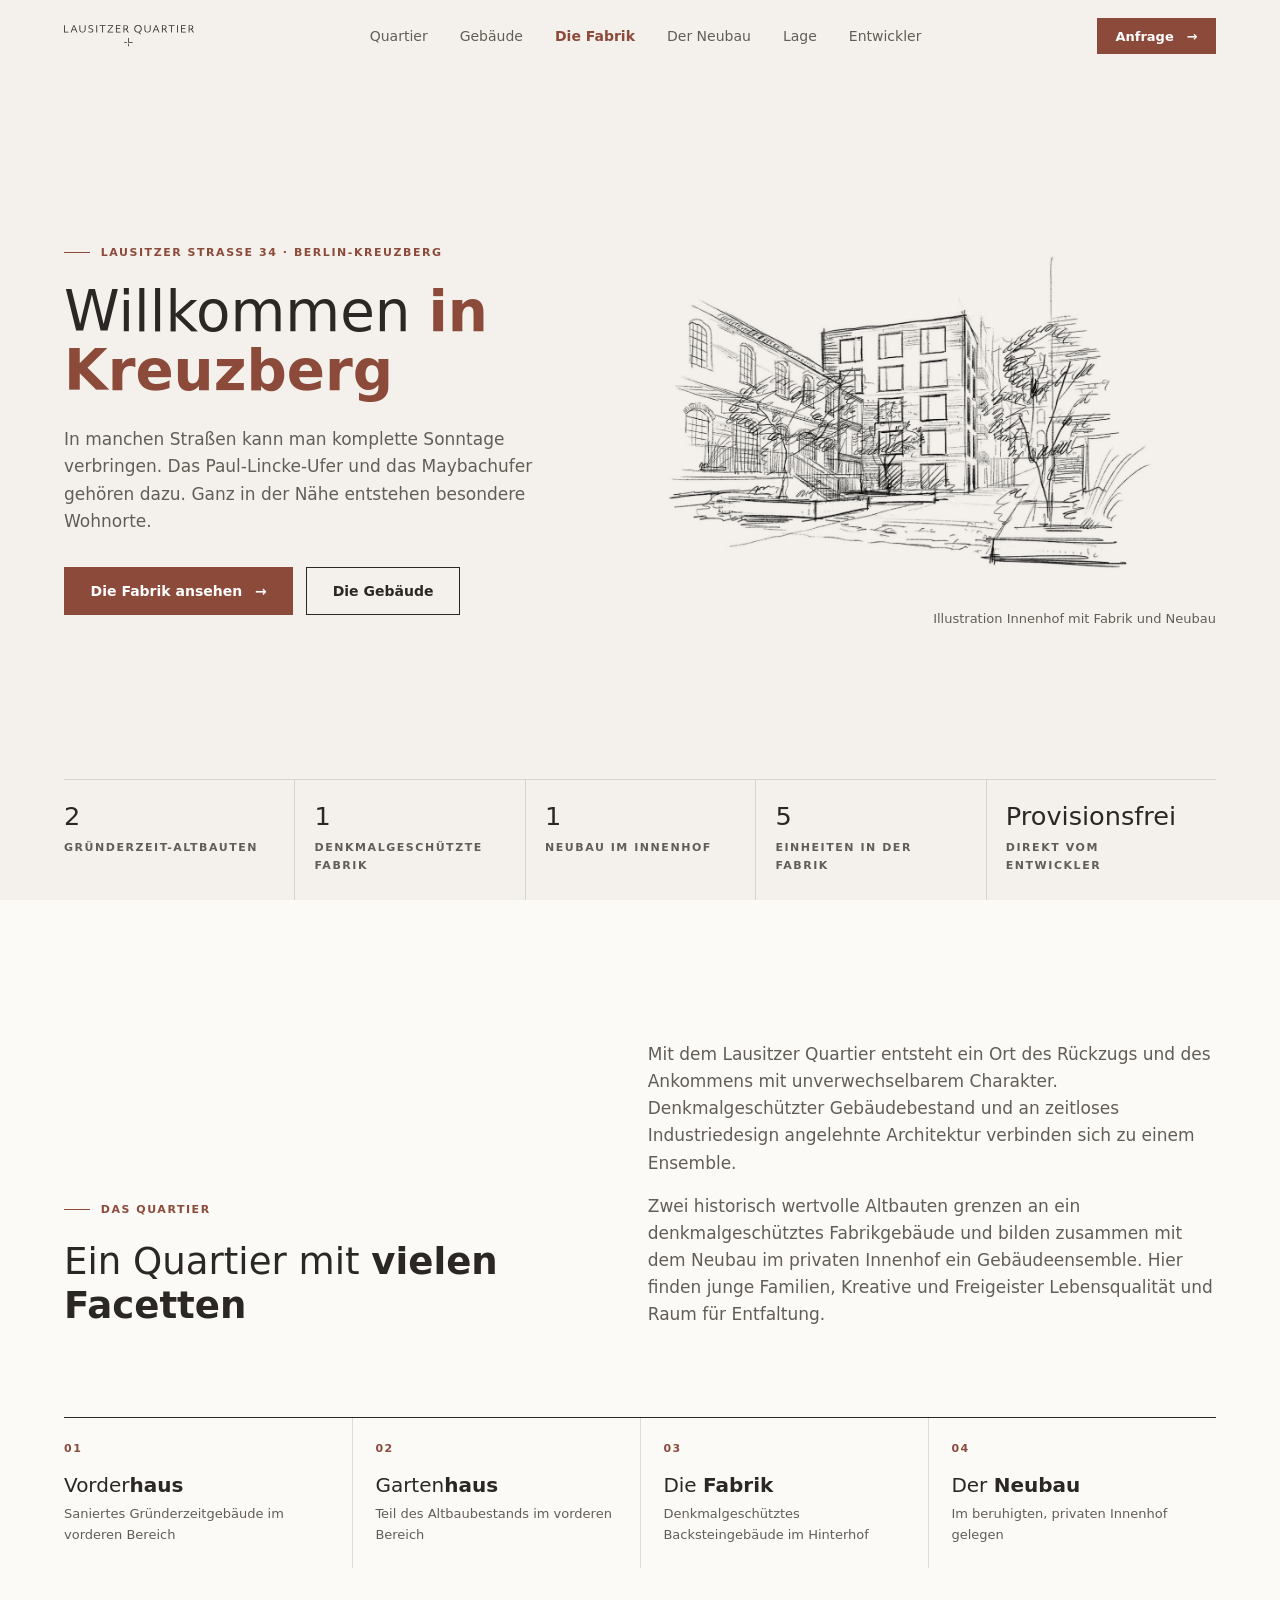
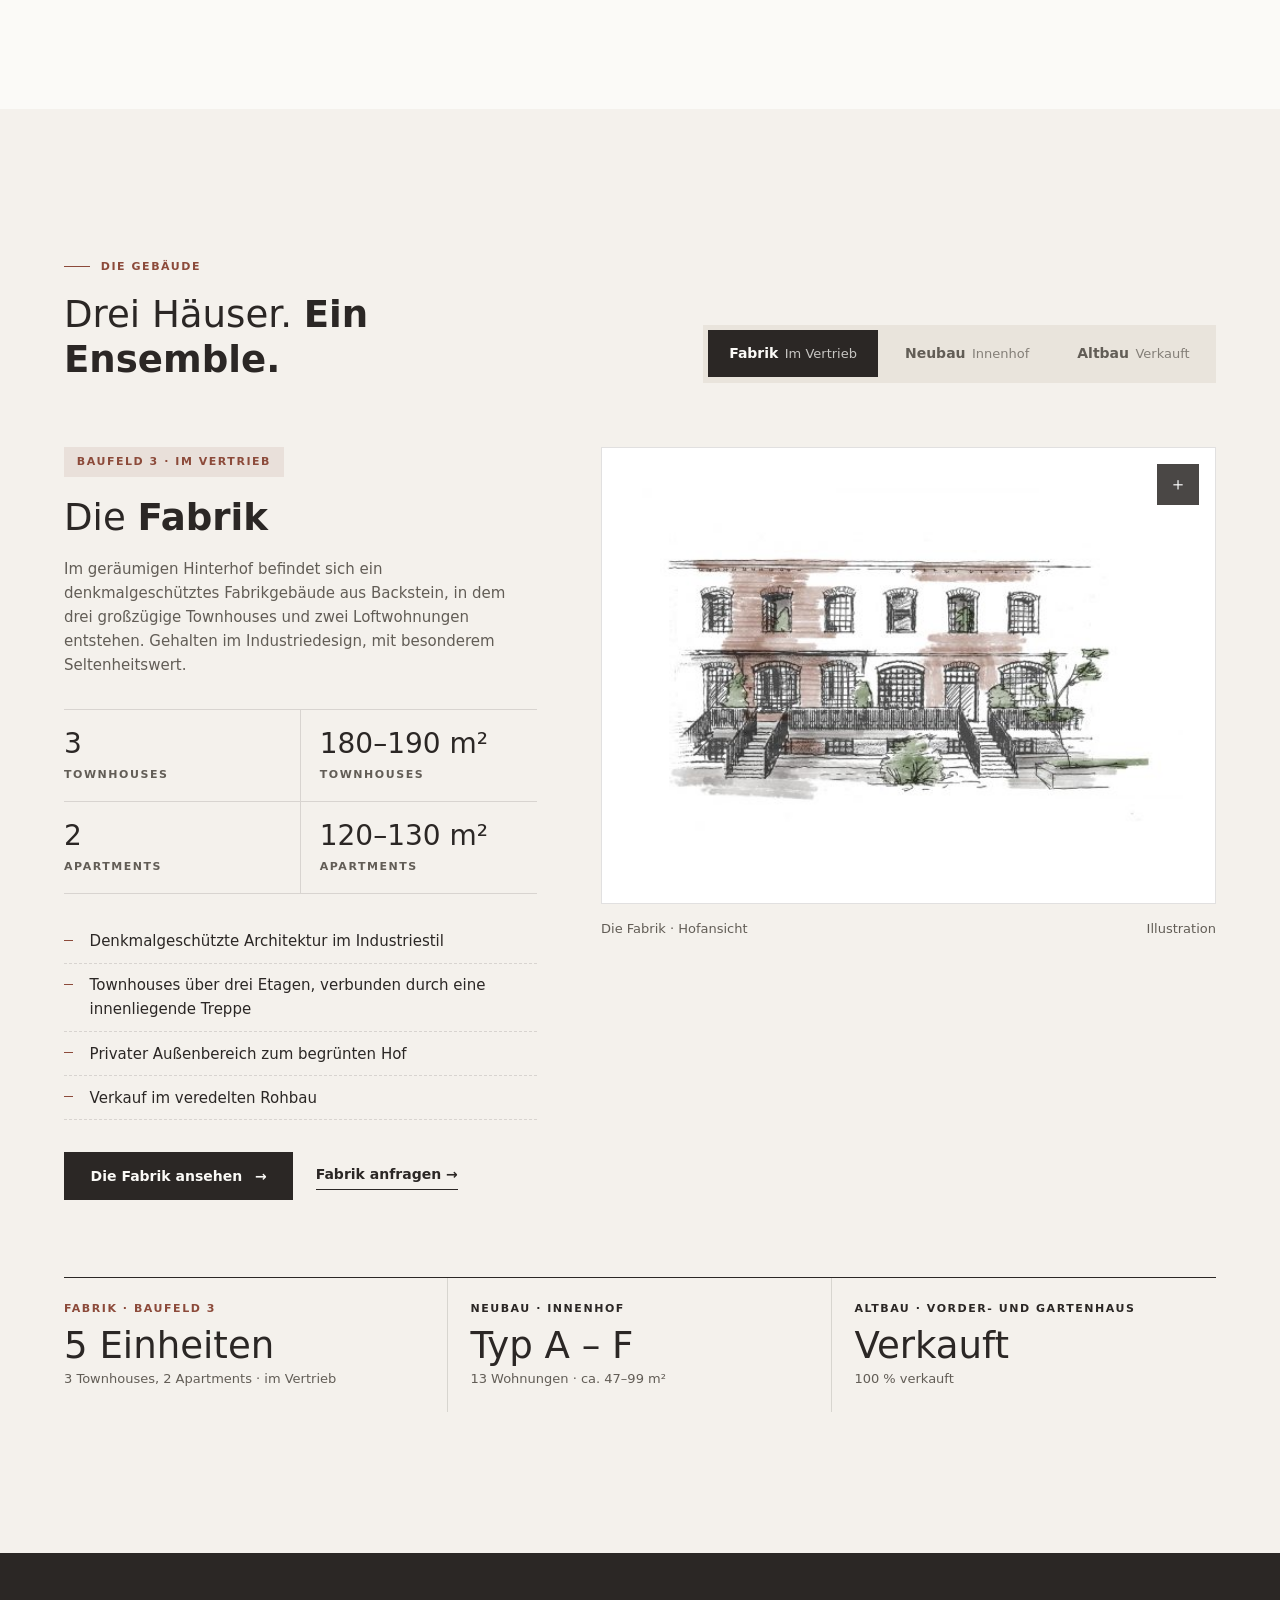
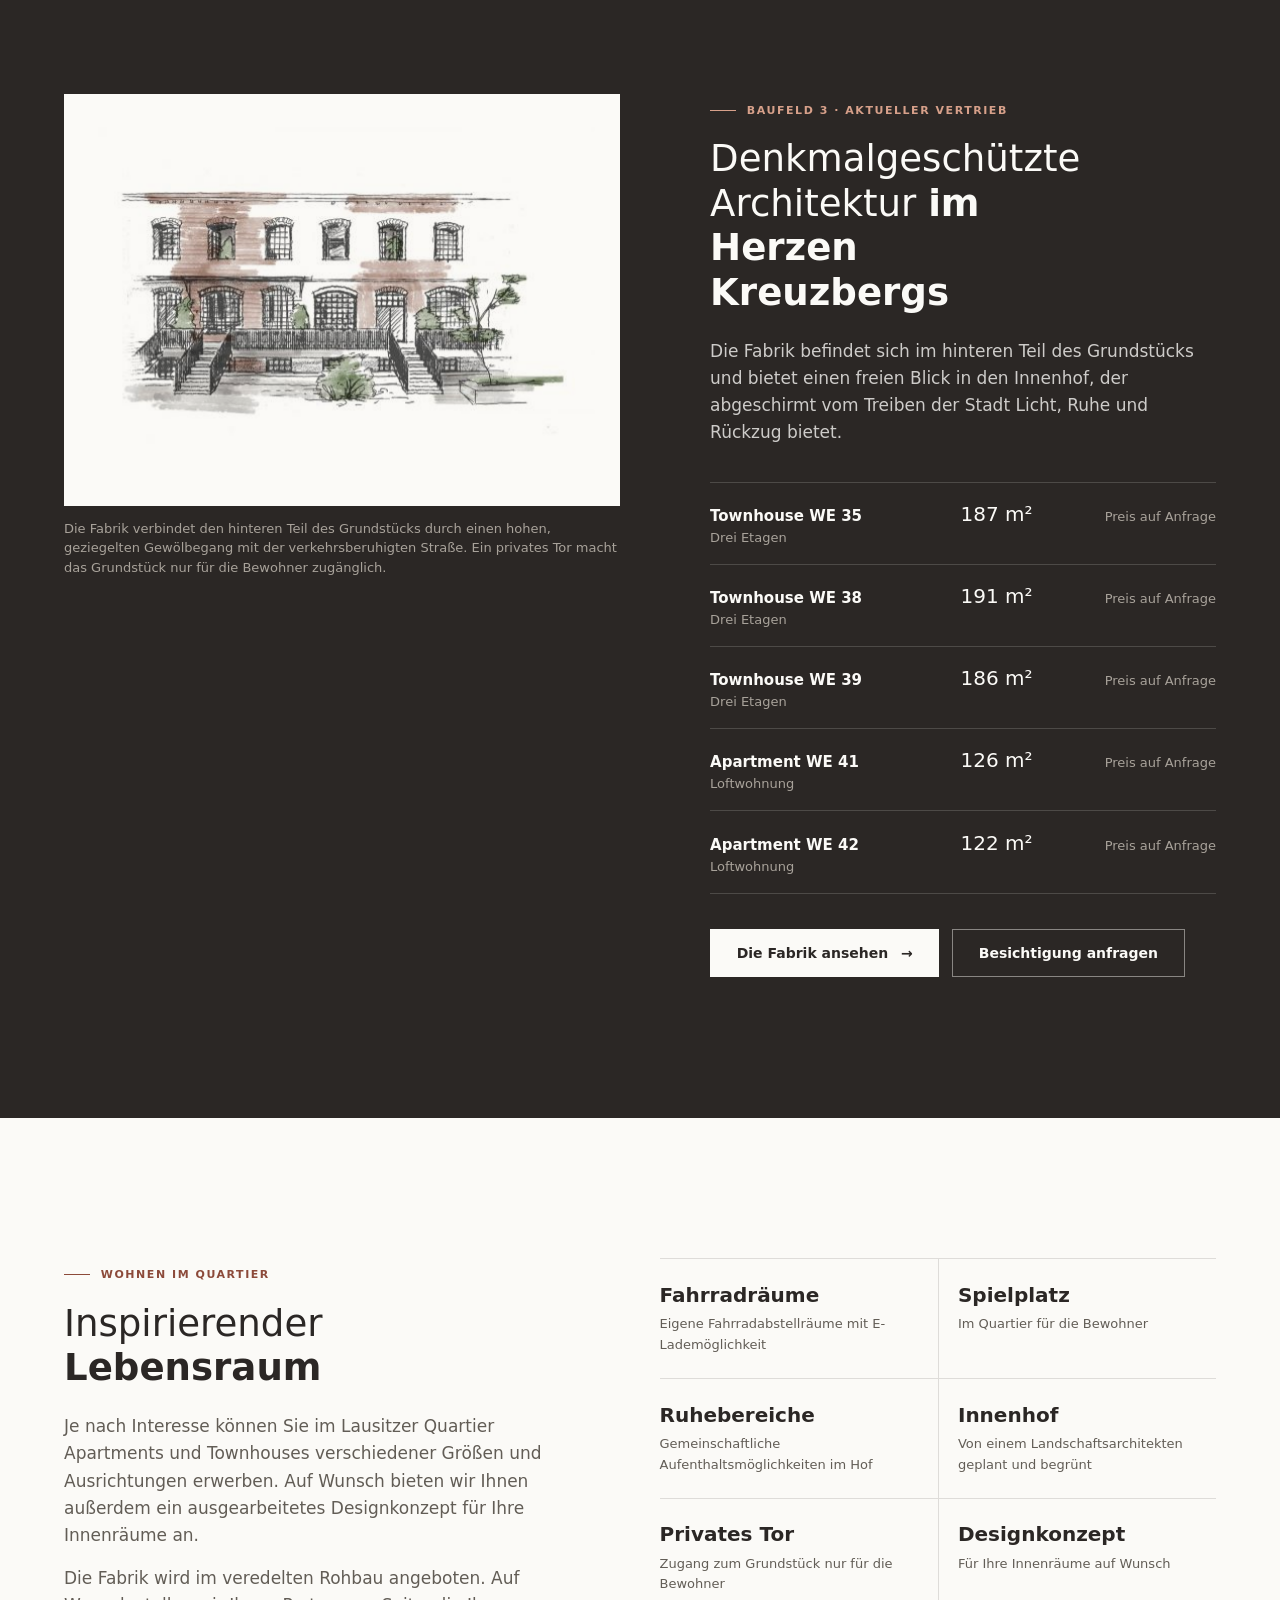
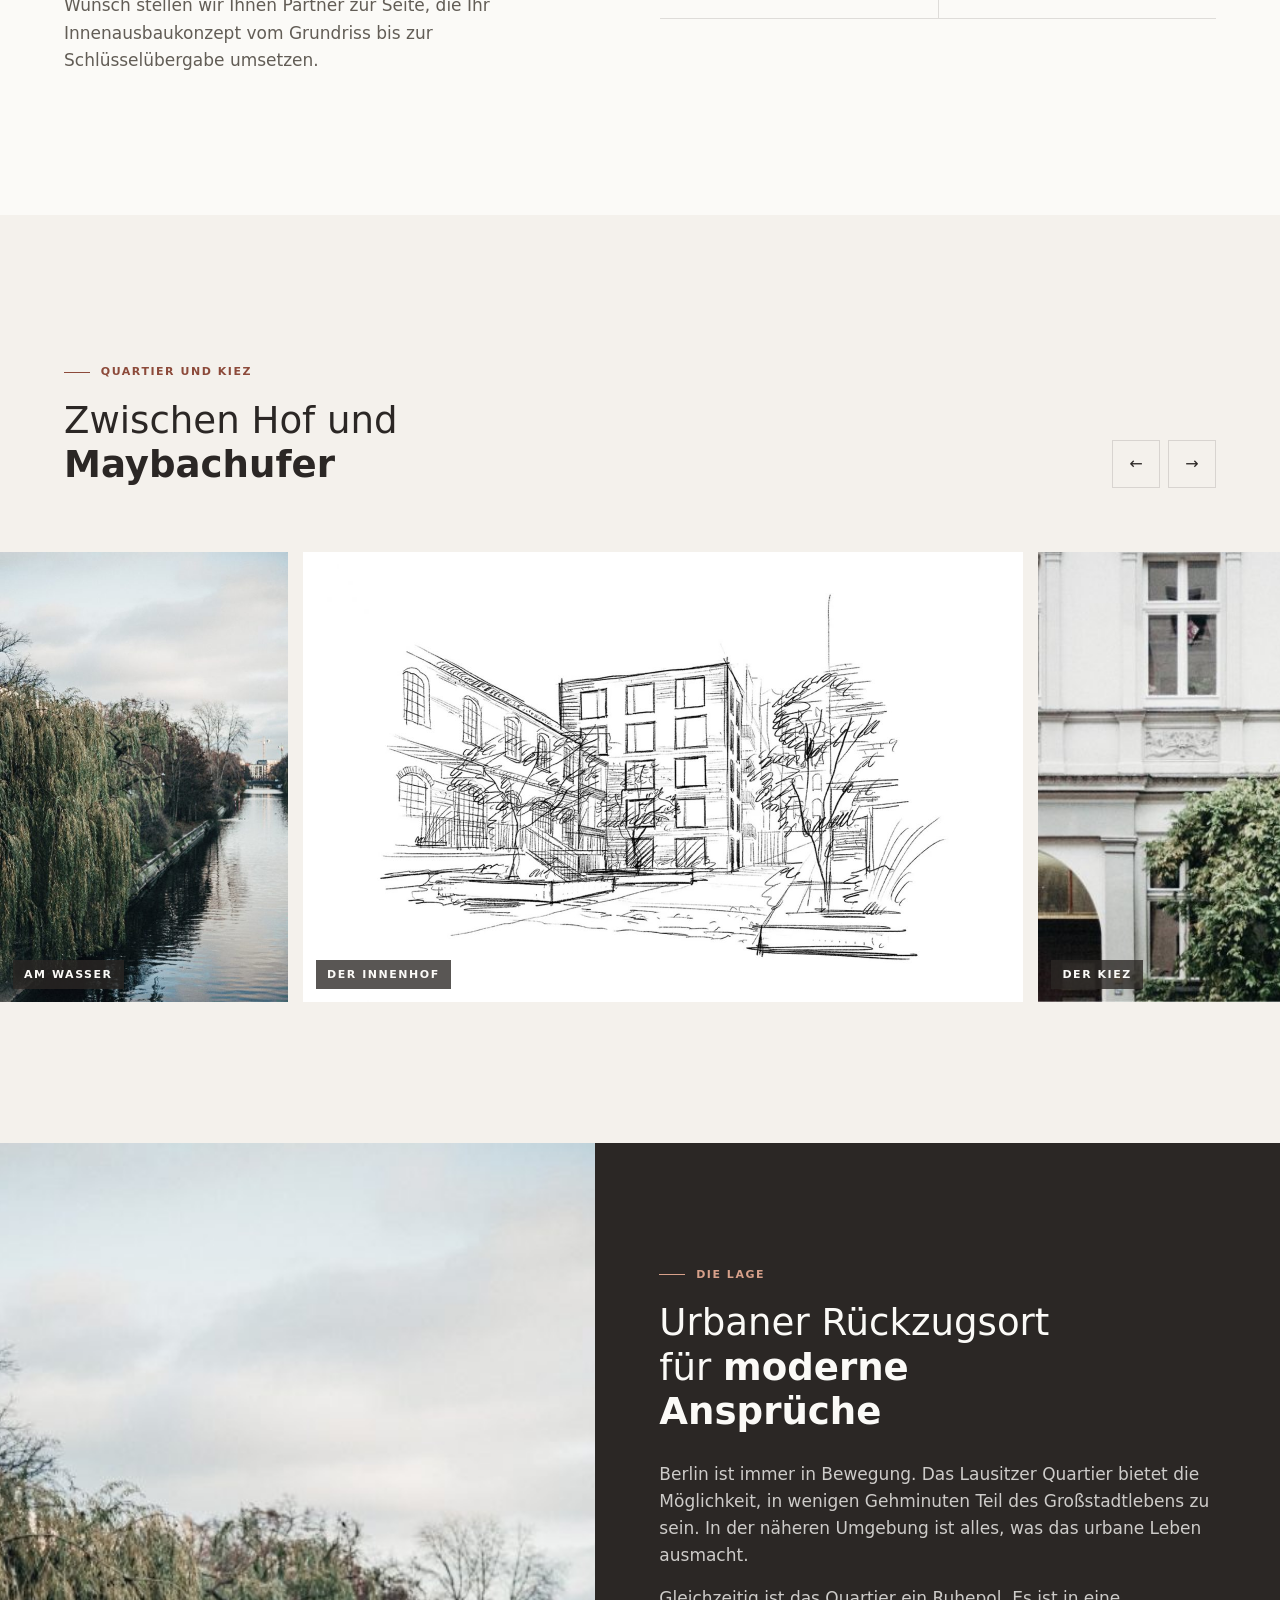
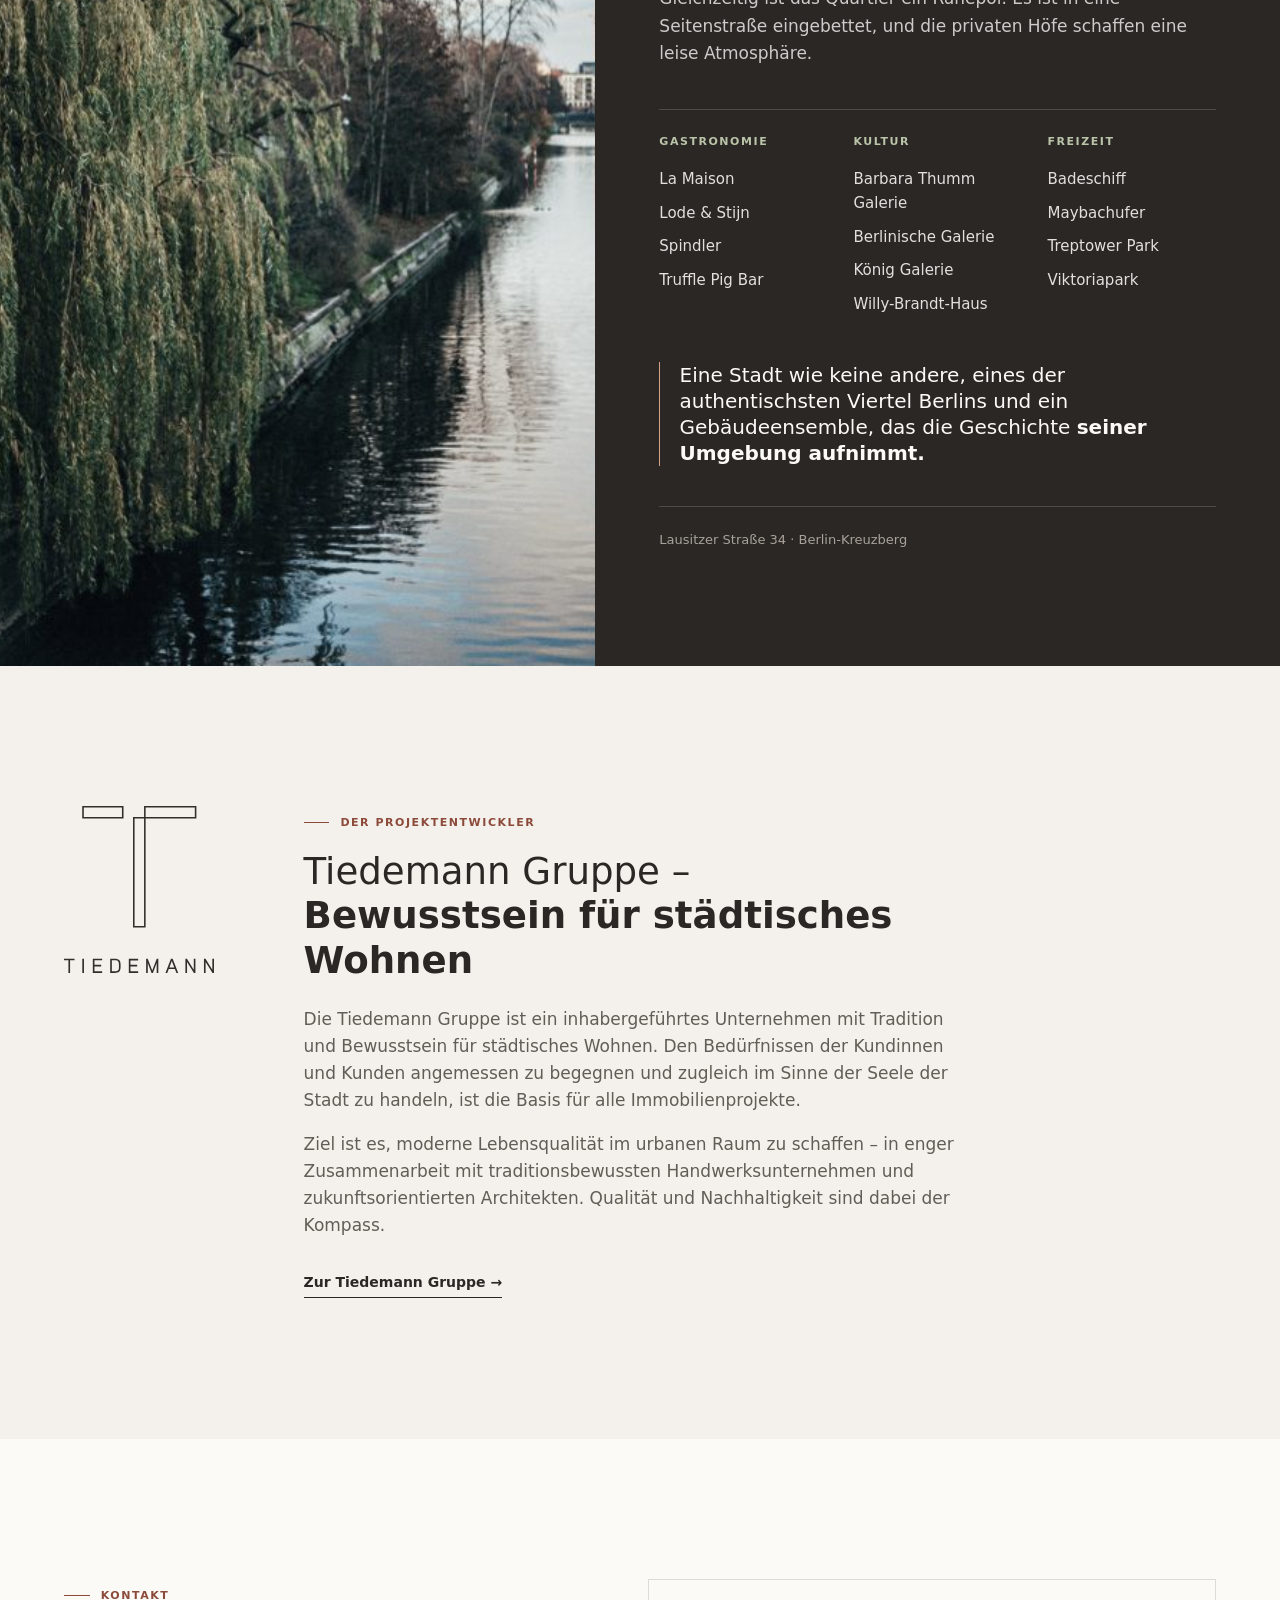
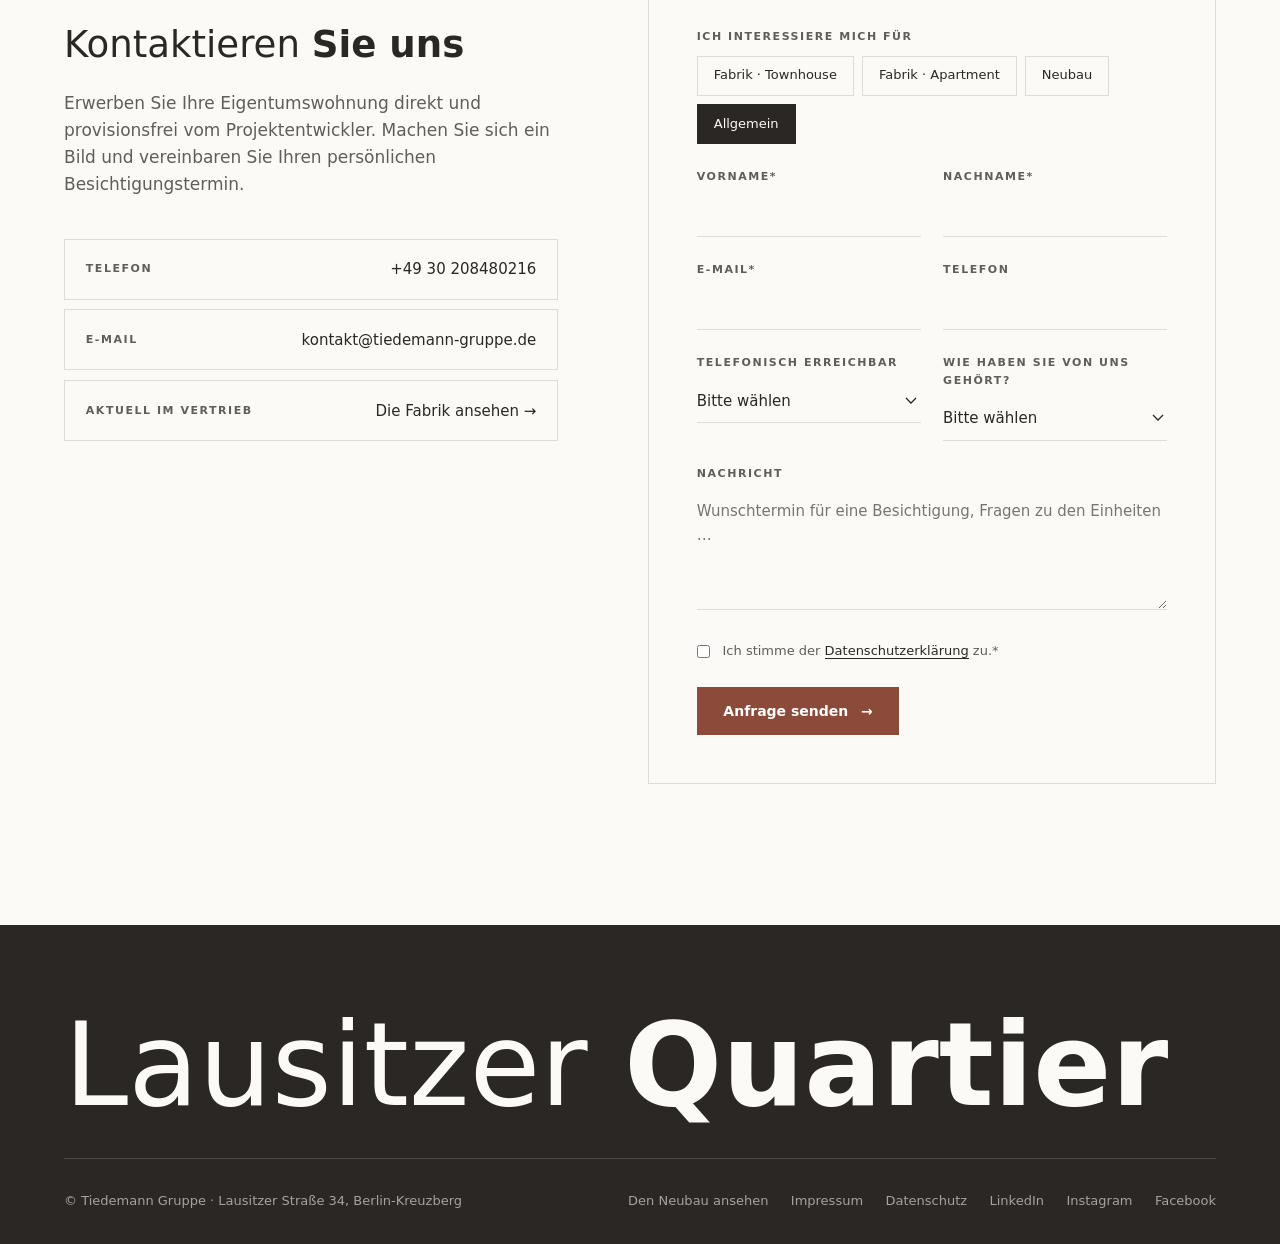
==== index.html @ d64f89ad "Neue Startseite, Neubau-Seite und Fabrik nach Tiedemann Design System - index.html: neue Startseite " ====
<!DOCTYPE html>
<html lang="de">
<head>
<meta charset="utf-8">
<meta name="viewport" content="width=device-width, initial-scale=1">
<title>Lausitzer Quartier – Wohnen in Berlin-Kreuzberg</title>
<meta name="description" content="Lausitzer Quartier in Berlin-Kreuzberg: zwei Gründerzeit-Altbauten, eine denkmalgeschützte Fabrik und ein Neubau im privaten Innenhof. Provisionsfrei direkt vom Projektentwickler, der Tiedemann Gruppe.">
<meta name="theme-color" content="#2b2725">
<style>
:root {
  /* Palette aus den Projektillustrationen: Backstein, Kanalgrün, Papier, Tusche */
  --ink:      #2b2725;
  --ink-2:    #3a3532;
  --paper:    #f4f1ec;
  --paper-2:  #e9e4dc;
  --white:    #fbfaf7;
  --brick:    #8c4a3a;
  --brick-dk: #713a2d;
  --brick-lt: #d7a08a;
  --sage:     #5c6b52;
  --sage-lt:  #b9c4a8;
  --muted:    #625d56;
  --muted-inv: #a8a29a;
  --rule:     rgba(43,39,37,.14);
  --rule-inv: rgba(251,250,247,.16);
  --g:   clamp(1rem, 5vw, 4.5rem);
  --max: 1320px;
  --sans: 'Segoe UI', system-ui, -apple-system, 'Helvetica Neue', Arial, sans-serif;
  /* Typo-Skala nach Tiedemann Design System */
  --fs-display: clamp(40px, 4.4vw, 64px);
  --fs-h1: clamp(28px, 2.9vw, 40px);
  --fs-h2: 20px;
  --fs-body: 15px;
  --fs-lead: 17px;
  --fs-small: 13px;
  --fs-label: 11px;
  --fs-button: 14px;
  --ease: cubic-bezier(.2,.7,.2,1);
}
*, *::before, *::after { box-sizing: border-box; margin: 0; padding: 0; border-radius: 0; }
html { scroll-behavior: smooth; scroll-padding-top: 72px; }
body { font-family: var(--sans); font-weight: 400; color: var(--ink); background: var(--white); font-size: var(--fs-body); line-height: 1.6; -webkit-font-smoothing: antialiased; overflow-x: hidden; }
img { display: block; max-width: 100%; }
a { color: inherit; text-decoration: none; }
button, input, select, textarea { font: inherit; color: inherit; }
h1, h2, h3, h4 { font-family: var(--sans); font-weight: 300; line-height: 1.2; letter-spacing: 0; }
h2 { font-size: var(--fs-h1); }
h3 { font-size: var(--fs-h2); line-height: 1.3; }
h1 em, h2 em, h3 em, h4 em, .statement em, blockquote em, .logo-txt em { font-style: normal; font-weight: 600; }
em, i, cite { font-style: normal; } b, strong { font-weight: 600; }
.wrap { max-width: var(--max); margin-inline: auto; padding-inline: var(--g); }
.label { display: inline-flex; align-items: center; gap: .7rem; font-size: var(--fs-label); font-weight: 600; line-height: 1.4; letter-spacing: .14em; text-transform: uppercase; color: var(--brick); }
.label::before { content: ''; width: 1.6rem; height: 1px; background: currentColor; flex-shrink: 0; }
.lead { font-size: var(--fs-lead); color: var(--muted); max-width: 62ch; line-height: 1.6; }
p.lead + p.lead { margin-top: 1rem; }
section { padding-block: clamp(4.5rem, 11vw, 9rem); }
.paper { background: var(--paper); }
.dark { background: var(--ink); color: var(--white); }
.dark .lead { color: rgba(251,250,247,.78); }
.dark .label { color: var(--brick-lt); }
.caption { font-size: var(--fs-small); line-height: 1.5; color: var(--muted); margin-top: .8rem; }
.dark .caption { color: var(--muted-inv); }
.sketch { mix-blend-mode: multiply; }

/* Buttons & Links */
.btn { display: inline-flex; align-items: center; gap: .8rem; font-size: var(--fs-button); font-weight: 600; line-height: 1; padding: 1rem 1.6rem; border: 1px solid transparent; border-radius: 0; cursor: pointer; transition: background .25s, color .25s, border-color .25s; }
.btn .arr { transition: transform .25s var(--ease); }
.btn:hover .arr { transform: translateX(4px); }
.btn-brick { background: var(--brick); color: #fff; }
.btn-brick:hover { background: var(--brick-dk); }
.btn-ink { background: var(--ink); color: var(--white); }
.btn-ink:hover { background: var(--brick); }
.btn-line { border-color: var(--ink); color: var(--ink); background: none; }
.btn-line:hover { background: var(--ink); color: var(--white); }
.btn-inv { background: var(--white); color: var(--ink); }
.btn-inv:hover { background: var(--brick-lt); }
.btn-ghost { border-color: rgba(251,250,247,.45); color: var(--white); background: none; }
.btn-ghost:hover { background: rgba(251,250,247,.1); }
.tlink { display: inline-flex; align-items: center; gap: .6rem; font-size: var(--fs-button); font-weight: 600; border-bottom: 1px solid currentColor; padding-bottom: .2rem; transition: gap .25s var(--ease), color .2s; }
.tlink:hover { gap: 1rem; color: var(--brick); }
.dark .tlink:hover { color: var(--brick-lt); }

/* NAV */
.nav { position: fixed; inset: 0 0 auto; z-index: 80; color: var(--ink); transition: background .35s, box-shadow .35s; }
.nav.solid { background: rgba(251,250,247,.95); backdrop-filter: blur(14px); -webkit-backdrop-filter: blur(14px); box-shadow: 0 1px 0 var(--rule); }
.nav-in { height: 72px; display: flex; align-items: center; justify-content: space-between; gap: 1.5rem; }
.logo img { height: 22px; width: auto; }
.nav ul { display: flex; gap: 2rem; list-style: none; font-size: var(--fs-button); }
.nav ul a { color: var(--muted); transition: color .2s; }
.nav ul a:hover { color: var(--ink); }
.nav ul a.hl { color: var(--brick); font-weight: 600; }
.nav .btn { padding: .65rem 1.1rem; font-size: var(--fs-small); }
@media (max-width: 980px) { .nav ul { display: none; } }
@media (max-width: 400px) { .logo img { height: 17px; } .nav .btn { padding: .6rem .8rem; } }

/* HERO */
.hero { position: relative; background: var(--paper); padding: 0; overflow: hidden; }
.hero-in { min-height: 100svh; display: grid; grid-template-rows: 1fr auto; padding-top: 72px; }
.hero-grid { display: grid; grid-template-columns: minmax(0, 1fr) minmax(0, 1.25fr); gap: clamp(1.5rem, 4vw, 4rem); align-items: center; padding-block: clamp(2rem, 5vw, 4rem); }
.hero h1 { font-size: var(--fs-display); line-height: 1.05; margin-top: 1.4rem; max-width: 12ch; }
.hero h1 em { color: var(--brick); }
.hero-text .lead { margin-top: 1.6rem; max-width: 48ch; }
.hero-cta { display: flex; gap: .8rem; flex-wrap: wrap; margin-top: 2rem; }
.hero-img { position: relative; }
.hero-img img { width: 100%; height: auto; }
.hero-img figcaption { font-size: var(--fs-small); color: var(--muted); margin-top: .4rem; text-align: right; }
.hero-facts { border-top: 1px solid var(--rule); display: grid; grid-template-columns: repeat(5, minmax(0, 1fr)); }
.hero-facts > div { padding: 1.3rem 1.2rem 1.6rem 0; }
.hero-facts > div + div { padding-left: 1.2rem; border-left: 1px solid var(--rule); }
.hero-facts b { display: block; font-weight: 300; font-size: clamp(20px, 2vw, 28px); line-height: 1.2; }
.hero-facts span { display: block; font-size: var(--fs-label); font-weight: 600; letter-spacing: .14em; text-transform: uppercase; color: var(--muted); margin-top: .5rem; }
@media (max-width: 900px) {
  .hero-grid { grid-template-columns: 1fr; }
  .hero-img { order: 2; }
  .hero-facts { grid-template-columns: 1fr 1fr; }
  .hero-facts > div, .hero-facts > div + div { padding: 1.1rem 1rem 1.1rem 0; border-left: 0; border-bottom: 1px solid var(--rule); }
  .hero-facts > div:nth-child(even) { padding-left: 1rem; border-left: 1px solid var(--rule); }
  .hero-facts > div:last-child { grid-column: span 2; border-bottom: 0; }
}

/* INTRO */
.statement { font-size: var(--fs-h1); font-weight: 300; line-height: 1.2; max-width: 22ch; margin-top: 1.4rem; }
.intro-grid { display: grid; grid-template-columns: 1fr 1.15fr; gap: clamp(2.5rem, 7vw, 7rem); align-items: end; }
.ensemble { margin-top: clamp(3rem, 7vw, 5.5rem); display: grid; grid-template-columns: repeat(4, minmax(0, 1fr)); border-top: 1px solid var(--ink); counter-reset: e; }
.ensemble div { counter-increment: e; padding: 1.4rem 1.4rem 1.4rem 0; }
.ensemble div + div { padding-left: 1.4rem; border-left: 1px solid var(--rule); }
.ensemble div::before { content: '0' counter(e); display: block; font-size: var(--fs-label); font-weight: 600; letter-spacing: .14em; color: var(--brick); }
.ensemble h3 { margin-top: .9rem; }
.ensemble p { font-size: var(--fs-small); color: var(--muted); margin-top: .4rem; }
@media (max-width: 860px) {
  .intro-grid { grid-template-columns: 1fr; }
  .ensemble { grid-template-columns: 1fr 1fr; }
  .ensemble div, .ensemble div + div { padding: 1.2rem 1rem 1.2rem 0; border-left: 0; border-bottom: 1px solid var(--rule); }
  .ensemble div:nth-child(even) { padding-left: 1rem; border-left: 1px solid var(--rule); }
}

/* GEBÄUDE / TABS */
.sec-head { display: flex; justify-content: space-between; align-items: flex-end; gap: 2rem; flex-wrap: wrap; margin-bottom: clamp(2.5rem, 5vw, 4rem); }
.sec-head h2 { margin-top: 1.2rem; max-width: 16ch; }
.tabs { display: flex; gap: .4rem; padding: .35rem; background: var(--paper-2); overflow-x: auto; scrollbar-width: none; max-width: 100%; }
.tabs::-webkit-scrollbar { display: none; }
.tab { flex-shrink: 0; background: none; border: 0; border-radius: 0; padding: .75rem 1.3rem; font-size: var(--fs-button); font-weight: 600; cursor: pointer; color: var(--muted); transition: background .25s, color .25s; white-space: nowrap; }
.tab:hover { color: var(--ink); }
.tab[aria-selected="true"] { background: var(--ink); color: var(--white); }
.tab small { font-weight: 400; font-size: var(--fs-small); opacity: .75; margin-left: .4rem; }
.unit { display: grid; grid-template-columns: minmax(0, 1fr) minmax(0, 1.3fr); gap: clamp(2rem, 5vw, 5rem); align-items: start; animation: fade .5s var(--ease); }
.unit[hidden] { display: none; }
@keyframes fade { from { opacity: 0; transform: translateY(10px); } to { opacity: 1; transform: none; } }
.unit-tag { display: inline-block; font-size: var(--fs-label); font-weight: 600; letter-spacing: .14em; text-transform: uppercase; padding: .4rem .8rem; border-radius: 0; background: rgba(140,74,58,.1); color: var(--brick); }
.unit-tag.sold { background: var(--ink); color: var(--white); }
.unit-tag.sage { background: rgba(92,107,82,.12); color: var(--sage); }
.unit h3 { font-size: var(--fs-h1); line-height: 1.2; margin-top: 1.2rem; }
.unit .txt { margin-top: 1rem; color: var(--muted); max-width: 52ch; }
.kpis { display: grid; grid-template-columns: 1fr 1fr; margin-top: 2rem; border-top: 1px solid var(--rule); }
.kpis div { padding: 1.1rem 0; border-bottom: 1px solid var(--rule); }
.kpis div:nth-child(odd) { padding-right: 1rem; border-right: 1px solid var(--rule); }
.kpis div:nth-child(even) { padding-left: 1.2rem; }
.kpis b { display: block; font-weight: 300; font-size: clamp(22px, 2.2vw, 28px); line-height: 1.2; }
.kpis span { display: block; font-size: var(--fs-label); font-weight: 600; letter-spacing: .14em; text-transform: uppercase; color: var(--muted); margin-top: .3rem; }
.feat { list-style: none; margin-top: 1.6rem; }
.feat li { padding: .6rem 0 .6rem 1.6rem; position: relative; border-bottom: 1px dashed var(--rule); }
.feat li::before { content: ''; position: absolute; left: 0; top: 1.25rem; width: .55rem; height: 1px; background: var(--brick); }
.unit .actions { margin-top: 2rem; display: flex; gap: 1.4rem; align-items: center; flex-wrap: wrap; }
.plate { background: #fff; border: 1px solid var(--rule); padding: clamp(.8rem, 2.5vw, 2rem); position: relative; cursor: zoom-in; }
.plate img { width: 100%; height: auto; }
.plate-zoom { position: absolute; top: 1rem; right: 1rem; width: 2.6rem; height: 2.6rem; border-radius: 0; background: var(--ink); color: #fff; display: grid; place-items: center; font-size: 1.1rem; opacity: .85; transition: opacity .2s; }
.plate:hover .plate-zoom { opacity: 1; }
.plate-meta { display: flex; justify-content: space-between; gap: 1rem; font-size: var(--fs-small); color: var(--muted); margin-top: .9rem; flex-wrap: wrap; }
.compare { margin-top: clamp(3rem, 6vw, 5rem); display: grid; grid-template-columns: repeat(3, minmax(0, 1fr)); border-top: 1px solid var(--ink); }
.compare button { text-align: left; background: none; border: 0; border-radius: 0; border-right: 1px solid var(--rule); padding: 1.4rem 1.4rem 1.4rem 0; cursor: pointer; transition: background .2s; }
.compare button + button { padding-left: 1.4rem; }
.compare button:last-child { border-right: 0; }
.compare button:hover { background: rgba(140,74,58,.05); }
.compare button.on .c-name { color: var(--brick); }
.c-name { font-size: var(--fs-label); font-weight: 600; letter-spacing: .14em; text-transform: uppercase; }
.c-size { font-weight: 300; font-size: var(--fs-h1); line-height: 1.2; margin-top: .4rem; }
.c-sub { font-size: var(--fs-small); color: var(--muted); }
@media (max-width: 900px) {
  .unit { grid-template-columns: 1fr; }
  .unit > div:last-child { order: -1; }
  .compare { grid-template-columns: 1fr; }
  .compare button, .compare button + button { border-right: 0; border-bottom: 1px solid var(--rule); padding: 1.1rem 0; }
}

/* FABRIK SPOTLIGHT */
.fab { display: grid; grid-template-columns: minmax(0, 1.1fr) minmax(0, 1fr); gap: clamp(2.5rem, 7vw, 7rem); align-items: start; }
.fab h2 { margin-top: 1.2rem; max-width: 16ch; }
.fab .lead { margin-top: 1.4rem; }
.fab-img { background: var(--white); padding: clamp(.8rem, 2vw, 1.6rem); cursor: zoom-in; position: relative; }
.fab-img img { width: 100%; height: auto; }
.units-list { margin-top: 2.2rem; border-top: 1px solid var(--rule-inv); }
.units-list li { list-style: none; display: grid; grid-template-columns: minmax(0, 1.4fr) auto minmax(0, 1fr); gap: 1rem; align-items: baseline; padding: .95rem 0; border-bottom: 1px solid var(--rule-inv); }
.units-list .u { font-weight: 600; }
.units-list .u small { display: block; font-weight: 400; font-size: var(--fs-small); color: var(--muted-inv); }
.units-list .s { font-weight: 300; font-size: var(--fs-h2); }
.units-list .p { font-size: var(--fs-small); color: var(--muted-inv); text-align: right; }
.fab .actions { margin-top: 2.2rem; display: flex; gap: .8rem; flex-wrap: wrap; }
@media (max-width: 900px) { .fab { grid-template-columns: 1fr; } }

/* LEBENSRAUM */
.life { display: grid; grid-template-columns: minmax(0, 1fr) minmax(0, 1.1fr); gap: clamp(2.5rem, 7vw, 7rem); align-items: start; }
.life h2 { margin-top: 1.2rem; }
.life .lead { margin-top: 1.4rem; }
.life-facts { display: grid; grid-template-columns: 1fr 1fr; border-top: 1px solid var(--rule); }
.life-facts div { padding: 1.4rem 1.2rem 1.4rem 0; border-bottom: 1px solid var(--rule); }
.life-facts div:nth-child(even) { padding-left: 1.2rem; border-left: 1px solid var(--rule); }
.life-facts b { display: block; font-weight: 600; font-size: var(--fs-h2); line-height: 1.3; }
.life-facts span { display: block; font-size: var(--fs-small); color: var(--muted); margin-top: .4rem; }
@media (max-width: 860px) { .life { grid-template-columns: 1fr; } }
@media (max-width: 480px) { .life-facts { grid-template-columns: 1fr; } .life-facts div:nth-child(even) { padding-left: 0; border-left: 0; } }

/* GALERIE RAIL */
.view { padding-bottom: 0; }
.rail { display: flex; gap: clamp(.6rem, 1.2vw, 1rem); overflow-x: auto; scroll-snap-type: x mandatory; scrollbar-width: none; padding: clamp(2.5rem, 5vw, 4rem) var(--g) clamp(4.5rem, 11vw, 9rem); }
.rail::-webkit-scrollbar { display: none; }
.rail figure { flex: 0 0 auto; scroll-snap-align: start; height: clamp(260px, 50vh, 500px); max-width: calc(100vw - 2 * var(--g)); overflow: hidden; cursor: zoom-in; position: relative; background: #fff; }
.rail img { height: 100%; width: auto; max-width: none; object-fit: cover; transition: transform 1.2s var(--ease); }
.rail figure:hover img { transform: scale(1.03); }
.rail figcaption { position: absolute; left: .8rem; bottom: .8rem; font-size: var(--fs-label); font-weight: 600; letter-spacing: .14em; text-transform: uppercase; background: rgba(43,39,37,.78); color: var(--white); padding: .35rem .7rem; }
.rail-ctrl { display: flex; gap: .5rem; }
.rail-ctrl button { width: 3rem; height: 3rem; border-radius: 0; border: 1px solid var(--rule); background: none; cursor: pointer; font-size: 1rem; transition: background .2s, color .2s; }
.rail-ctrl button:hover { background: var(--ink); color: var(--white); }
@media (max-width: 520px) { .rail figure { height: auto; width: calc(100vw - 2 * var(--g)); aspect-ratio: 4/5; } .rail img { width: 100%; height: 100%; } }

/* LAGE */
.loc { display: grid; grid-template-columns: minmax(0, 1fr) minmax(0, 1.15fr); padding: 0; }
.loc-img { overflow: hidden; min-height: 100%; }
.loc-img img { width: 100%; height: 100%; object-fit: cover; }
.loc-text { padding: clamp(4rem, 9vw, 8rem) var(--g); }
.loc-text h2 { margin-top: 1.2rem; max-width: 18ch; }
.loc-text .lead { margin-top: 1.6rem; }
.poi { margin-top: 2.6rem; display: grid; grid-template-columns: repeat(3, minmax(0, 1fr)); gap: 1.6rem; border-top: 1px solid var(--rule-inv); padding-top: 1.6rem; }
.poi h3 { font-size: var(--fs-label); font-weight: 600; letter-spacing: .14em; text-transform: uppercase; color: var(--sage-lt); }
.poi ul { list-style: none; margin-top: .8rem; }
.poi li { font-size: var(--fs-body); padding: .3rem 0; color: rgba(251,250,247,.88); }
.addr { margin-top: 2.5rem; padding-top: 1.4rem; border-top: 1px solid var(--rule-inv); font-size: var(--fs-small); color: var(--muted-inv); }
.loc-quote { margin-top: 2.6rem; font-size: var(--fs-h2); font-weight: 300; line-height: 1.3; max-width: 40ch; padding-left: 1.2rem; border-left: 1px solid var(--brick-lt); }
@media (max-width: 860px) { .loc { grid-template-columns: 1fr; } .loc-img { aspect-ratio: 4/5; max-height: 70vh; } }
@media (max-width: 560px) { .poi { grid-template-columns: 1fr 1fr; } }

/* ENTWICKLER */
.dev { display: grid; grid-template-columns: auto minmax(0, 1fr); gap: clamp(2rem, 7vw, 7rem); align-items: start; }
.dev-logo { width: clamp(90px, 12vw, 150px); }
.dev h2 { margin-top: 1.2rem; max-width: 26ch; }
.dev .lead { margin-top: 1.4rem; }
.dev .tlink { margin-top: 2rem; }
@media (max-width: 700px) { .dev { grid-template-columns: 1fr; } .dev-logo { width: 80px; } }

/* KONTAKT */
.contact { display: grid; grid-template-columns: minmax(0, 1fr) minmax(0, 1.15fr); gap: clamp(2.5rem, 7vw, 7rem); align-items: start; }
.contact h2 { margin-top: 1.2rem; }
.contact .lead { margin-top: 1.4rem; }
.cards { margin-top: 2.5rem; display: grid; gap: .6rem; }
.cards a { display: flex; justify-content: space-between; align-items: center; gap: 1rem; padding: 1.1rem 1.3rem; background: var(--white); border: 1px solid var(--rule); transition: border-color .2s; flex-wrap: wrap; }
.cards a:hover { border-color: var(--brick); }
.cards span { font-size: var(--fs-label); font-weight: 600; letter-spacing: .14em; text-transform: uppercase; color: var(--muted); }
.cards b { font-weight: 400; font-size: var(--fs-body); overflow-wrap: anywhere; }
form { background: var(--white); padding: clamp(1.25rem, 4vw, 3rem); border: 1px solid var(--rule); }
.f-row { display: grid; grid-template-columns: 1fr 1fr; gap: 1.4rem; }
.f { margin-bottom: 1.5rem; }
.f > label, .f > .flabel { display: block; font-size: var(--fs-label); font-weight: 600; letter-spacing: .14em; text-transform: uppercase; color: var(--muted); margin-bottom: .45rem; }
.f input, .f textarea, .f select { width: 100%; font-size: var(--fs-body); color: var(--ink); background: transparent; border: 0; border-bottom: 1px solid var(--rule); border-radius: 0; padding: .6rem 0; transition: border-color .2s; }
.f select { appearance: none; -webkit-appearance: none; background: url("data:image/svg+xml,%3Csvg xmlns='http://www.w3.org/2000/svg' width='12' height='8'%3E%3Cpath d='M1 1l5 5 5-5' fill='none' stroke='%232b2725' stroke-width='1.3'/%3E%3C/svg%3E") no-repeat right .2rem center; padding-right: 1.6rem; cursor: pointer; }
.f input:focus, .f textarea:focus, .f select:focus { outline: none; border-color: var(--brick); box-shadow: 0 1px 0 var(--brick); }
.f textarea { min-height: 120px; resize: vertical; }
fieldset { border: 0; min-width: 0; }
legend { font-size: var(--fs-label); font-weight: 600; letter-spacing: .14em; text-transform: uppercase; color: var(--muted); margin-bottom: .6rem; padding: 0; }
.chips { display: flex; flex-wrap: wrap; gap: .5rem; }
.chips label { position: relative; font-size: var(--fs-small); color: var(--ink); }
.chips input { position: absolute; opacity: 0; pointer-events: none; }
.chips span { display: inline-block; padding: .55rem 1rem; border: 1px solid var(--rule); border-radius: 0; cursor: pointer; transition: .2s; }
.chips label:hover span { border-color: var(--ink); }
.chips input:checked + span { background: var(--ink); color: var(--white); border-color: var(--ink); }
.chips input:focus-visible + span { outline: 2px solid var(--brick); outline-offset: 2px; }
.consent { display: flex; gap: .8rem; align-items: flex-start; font-size: var(--fs-small); color: var(--muted); margin-bottom: 1.6rem; }
.consent input { margin-top: .25rem; accent-color: var(--brick); flex-shrink: 0; }
.consent a { color: var(--ink); border-bottom: 1px solid currentColor; }
@media (max-width: 860px) { .contact { grid-template-columns: 1fr; } }
@media (max-width: 520px) { .f-row { grid-template-columns: 1fr; gap: 0; } }

/* FOOTER */
footer { background: var(--ink); color: var(--muted-inv); font-size: var(--fs-small); }
.foot-big { font-weight: 300; font-size: clamp(40px, 9vw, 120px); line-height: 1.05; color: var(--white); padding-block: clamp(3rem, 7vw, 5rem) 2rem; overflow-wrap: anywhere; }
.foot-big b { font-weight: 600; }
.foot { display: flex; justify-content: space-between; gap: 1rem 1.5rem; flex-wrap: wrap; padding-block: 2rem; border-top: 1px solid var(--rule-inv); }
.foot nav { display: flex; gap: .4rem 1.4rem; flex-wrap: wrap; }
.foot a:hover { color: var(--white); }

/* LIGHTBOX */
.lb { position: fixed; inset: 0; z-index: 200; background: rgba(24,21,19,.95); display: grid; place-items: center; opacity: 0; visibility: hidden; transition: opacity .3s, visibility .3s; padding: 4.5rem 1rem 2rem; }
.lb.open { opacity: 1; visibility: visible; transition: opacity .3s, visibility 0s; }
.lb figure { max-width: min(94vw, 1400px); }
.lb img { max-width: 100%; max-height: 78svh; object-fit: contain; margin-inline: auto; }
.lb p { color: rgba(255,255,255,.72); font-size: var(--fs-small); text-align: center; margin-top: 1rem; }
.lb-btn { position: absolute; width: 3rem; height: 3rem; border-radius: 0; border: 1px solid rgba(255,255,255,.35); background: none; color: #fff; font-size: 1.2rem; cursor: pointer; }
.lb-btn:hover { background: rgba(255,255,255,.12); }
.lb-x { top: 1.2rem; right: 1.2rem; font-size: 1.4rem; }
.lb-prev { top: 50%; left: 1rem; transform: translateY(-50%); }
.lb-next { top: 50%; right: 1rem; transform: translateY(-50%); }
.lb.single .lb-prev, .lb.single .lb-next { display: none; }
@media (max-width: 600px) { .lb-prev, .lb-next { top: auto; bottom: 1rem; transform: none; } }

/* Reveal */
.r { opacity: 0; transform: translateY(24px); transition: opacity 1s var(--ease), transform 1s var(--ease); }
.r.in { opacity: 1; transform: none; }
.no-js .r { opacity: 1; transform: none; }
@media (prefers-reduced-motion: reduce) {
  html { scroll-behavior: auto; }
  .r { opacity: 1; transform: none; transition: none; }
  .unit { animation: none; }
  * { transition-duration: 0s !important; }
}
:focus-visible { outline: 2px solid var(--brick); outline-offset: 3px; }
.dark :focus-visible, .lb :focus-visible { outline-color: var(--brick-lt); }
.skip { position: absolute; left: 1rem; top: -4rem; z-index: 300; background: var(--ink); color: var(--white); padding: .8rem 1.2rem; font-size: var(--fs-button); font-weight: 600; }
.skip:focus { top: 1rem; }
.vh { position: absolute; width: 1px; height: 1px; overflow: hidden; clip: rect(0 0 0 0); white-space: nowrap; }
</style>
</head>
<body class="no-js">
<a class="skip" href="#main">Zum Inhalt springen</a>

<header class="nav" id="nav">
  <div class="wrap nav-in">
    <a class="logo" href="#start" aria-label="Lausitzer Quartier – zum Seitenanfang"><img src="Willkommen%20in%20Kreuzberg%20-%20Lausitzer%20Quartier_files/logo-1.svg" alt="Lausitzer Quartier" width="225" height="38"></a>
    <nav aria-label="Hauptnavigation">
      <ul>
        <li><a href="#quartier">Quartier</a></li>
        <li><a href="#gebaeude">Gebäude</a></li>
        <li><a class="hl" href="fabrik.html">Die Fabrik</a></li>
        <li><a href="neubau.html">Der Neubau</a></li>
        <li><a href="#lage">Lage</a></li>
        <li><a href="#entwickler">Entwickler</a></li>
      </ul>
    </nav>
    <a class="btn btn-brick" href="#kontakt">Anfrage <span class="arr" aria-hidden="true">→</span></a>
  </div>
</header>

<main id="main">

<!-- HERO -->
<section class="hero" id="start">
  <div class="wrap hero-in">
    <div class="hero-grid">
      <div class="hero-text">
        <span class="label">Lausitzer Straße 34 · Berlin-Kreuzberg</span>
        <h1>Willkommen <em>in Kreuzberg</em></h1>
        <p class="lead">In manchen Straßen kann man komplette Sonntage verbringen. Das Paul-Lincke-Ufer und das Maybachufer gehören dazu. Ganz in der Nähe entstehen besondere Wohnorte.</p>
        <div class="hero-cta">
          <a class="btn btn-brick" href="fabrik.html">Die Fabrik ansehen <span class="arr" aria-hidden="true">→</span></a>
          <a class="btn btn-line" href="#gebaeude">Die Gebäude</a>
        </div>
      </div>
      <figure class="hero-img">
        <img class="sketch" src="Willkommen%20in%20Kreuzberg%20-%20Lausitzer%20Quartier_files/Lau34_Header_Home-1400x875.jpg" alt="Zeichnung des Innenhofs im Lausitzer Quartier: links die Backsteinfabrik mit Rundbogenfenstern, in der Mitte der Neubau, davor Bäume und Pflanzbeete" width="1400" height="875" fetchpriority="high">
        <figcaption>Illustration Innenhof mit Fabrik und Neubau</figcaption>
      </figure>
    </div>
    <div class="hero-facts">
      <div><b>2</b><span>Gründerzeit-Altbauten</span></div>
      <div><b>1</b><span>Denkmalgeschützte Fabrik</span></div>
      <div><b>1</b><span>Neubau im Innenhof</span></div>
      <div><b>5</b><span>Einheiten in der Fabrik</span></div>
      <div><b>Provisionsfrei</b><span>Direkt vom Entwickler</span></div>
    </div>
  </div>
</section>

<!-- QUARTIER -->
<section id="quartier">
  <div class="wrap">
    <div class="intro-grid r">
      <div>
        <span class="label">Das Quartier</span>
        <h2 class="statement">Ein Quartier mit <em>vielen Facetten</em></h2>
      </div>
      <div>
        <p class="lead">Mit dem Lausitzer Quartier entsteht ein Ort des Rückzugs und des Ankommens mit unverwechselbarem Charakter. Denkmalgeschützter Gebäudebestand und an zeitloses Industriedesign angelehnte Architektur verbinden sich zu einem Ensemble.</p>
        <p class="lead">Zwei historisch wertvolle Altbauten grenzen an ein denkmalgeschütztes Fabrikgebäude und bilden zusammen mit dem Neubau im privaten Innenhof ein Gebäudeensemble. Hier finden junge Familien, Kreative und Freigeister Lebensqualität und Raum für Entfaltung.</p>
      </div>
    </div>
    <div class="ensemble r" aria-label="Die Bausteine des Ensembles">
      <div><h3>Vorder<em>haus</em></h3><p>Saniertes Gründerzeitgebäude im vorderen Bereich</p></div>
      <div><h3>Garten<em>haus</em></h3><p>Teil des Altbaubestands im vorderen Bereich</p></div>
      <div><h3>Die <em>Fabrik</em></h3><p>Denkmalgeschütztes Backsteingebäude im Hinterhof</p></div>
      <div><h3>Der <em>Neubau</em></h3><p>Im beruhigten, privaten Innenhof gelegen</p></div>
    </div>
  </div>
</section>

<!-- GEBÄUDE -->
<section class="paper" id="gebaeude">
  <div class="wrap">
    <div class="sec-head r">
      <div>
        <span class="label">Die Gebäude</span>
        <h2>Drei Häuser. <em>Ein Ensemble.</em></h2>
      </div>
      <div class="tabs" role="tablist" aria-label="Gebäude">
        <button class="tab" type="button" role="tab" id="t-fab" aria-controls="p-fab" aria-selected="true">Fabrik<small>Im Vertrieb</small></button>
        <button class="tab" type="button" role="tab" id="t-neu" aria-controls="p-neu" aria-selected="false" tabindex="-1">Neubau<small>Innenhof</small></button>
        <button class="tab" type="button" role="tab" id="t-alt" aria-controls="p-alt" aria-selected="false" tabindex="-1">Altbau<small>Verkauft</small></button>
      </div>
    </div>

    <!-- Fabrik -->
    <div class="unit" role="tabpanel" id="p-fab" aria-labelledby="t-fab" tabindex="0">
      <div>
        <span class="unit-tag">Baufeld 3 · Im Vertrieb</span>
        <h3>Die <em>Fabrik</em></h3>
        <p class="txt">Im geräumigen Hinterhof befindet sich ein denkmalgeschütztes Fabrikgebäude aus Backstein, in dem drei großzügige Townhouses und zwei Loftwohnungen entstehen. Gehalten im Industriedesign, mit besonderem Seltenheitswert.</p>
        <div class="kpis">
          <div><b>3</b><span>Townhouses</span></div>
          <div><b>180–190 m²</b><span>Townhouses</span></div>
          <div><b>2</b><span>Apartments</span></div>
          <div><b>120–130 m²</b><span>Apartments</span></div>
        </div>
        <ul class="feat">
          <li>Denkmalgeschützte Architektur im Industriestil</li>
          <li>Townhouses über drei Etagen, verbunden durch eine innenliegende Treppe</li>
          <li>Privater Außenbereich zum begrünten Hof</li>
          <li>Verkauf im veredelten Rohbau</li>
        </ul>
        <div class="actions">
          <a class="btn btn-ink" href="fabrik.html">Die Fabrik ansehen <span class="arr" aria-hidden="true">→</span></a>
          <a class="tlink" href="#kontakt" data-interest="fabrik-th">Fabrik anfragen →</a>
        </div>
      </div>
      <div>
        <div class="plate" data-lb="Willkommen%20in%20Kreuzberg%20-%20Lausitzer%20Quartier_files/Lau34-homepage-fabrik-final-500x357.jpg" data-cap="Die Fabrik – Illustration der Hoffassade" role="button" tabindex="0" aria-label="Illustration der Fabrik vergrößern">
          <img src="Willkommen%20in%20Kreuzberg%20-%20Lausitzer%20Quartier_files/Lau34-homepage-fabrik-final-500x357.jpg" alt="Aquarellierte Zeichnung der Fabrik: Backsteinfassade mit Rundbogenfenstern, Außentreppen und Hofgrün" width="500" height="357" loading="lazy">
          <span class="plate-zoom" aria-hidden="true">＋</span>
        </div>
        <div class="plate-meta"><span>Die Fabrik · Hofansicht</span><span>Illustration</span></div>
      </div>
    </div>

    <!-- Neubau -->
    <div class="unit" role="tabpanel" id="p-neu" aria-labelledby="t-neu" tabindex="0" hidden>
      <div>
        <span class="unit-tag sage">Im privaten Innenhof</span>
        <h3>Der <em>Neubau</em></h3>
        <p class="txt">Im beruhigten Hinterhof gelegen, erwartet Sie ein moderner Neubau mit ansprechenden Wohnungsschnitten und viel Raum für Ihre Ideen. Für jede Wohnung ist zudem eine barrierefreie Grundrissoption vorhanden.</p>
        <div class="kpis">
          <div><b>13</b><span>Wohnungen</span></div>
          <div><b>Typ A – F</b><span>Wohnungstypen</span></div>
          <div><b>ca. 47–99 m²</b><span>Wohnfläche</span></div>
          <div><b>Barrierefrei</b><span>Grundrissoption</span></div>
        </div>
        <ul class="feat">
          <li>Ansprechende Wohnungsschnitte mit Raum für Ihre Ideen</li>
          <li>Barrierefreie Grundrissoption für jede Wohnung</li>
          <li>Ruhige Lage im privaten Innenhof</li>
        </ul>
        <div class="actions">
          <a class="btn btn-ink" href="neubau.html">Den Neubau ansehen <span class="arr" aria-hidden="true">→</span></a>
          <a class="tlink" href="#kontakt" data-interest="neubau">Neubau anfragen →</a>
        </div>
      </div>
      <div>
        <div class="plate" data-lb="Willkommen%20in%20Kreuzberg%20-%20Lausitzer%20Quartier_files/Lau34-homepage-FINAL-500x357.jpg" data-cap="Der Neubau im Innenhof – Illustration" role="button" tabindex="0" aria-label="Illustration des Neubaus vergrößern">
          <img src="Willkommen%20in%20Kreuzberg%20-%20Lausitzer%20Quartier_files/Lau34-homepage-FINAL-500x357.jpg" alt="Aquarellierte Zeichnung des Neubaus im Innenhof, links die Fabrik, Bäume im Vordergrund" width="500" height="357" loading="lazy">
          <span class="plate-zoom" aria-hidden="true">＋</span>
        </div>
        <div class="plate-meta"><span>Der Neubau · Blick in den Innenhof</span><span>Illustration</span></div>
      </div>
    </div>

    <!-- Altbau -->
    <div class="unit" role="tabpanel" id="p-alt" aria-labelledby="t-alt" tabindex="0" hidden>
      <div>
        <span class="unit-tag sold">100 % verkauft</span>
        <h3>Der <em>Altbau</em></h3>
        <p class="txt">Der großzügige Altbaubestand im vorderen Bereich teilt sich in Vorder- und Gartenhaus und bietet neben verschiedenen Wohnungstypen im klassischen Altbaustil auch ein ausgebautes Dachgeschoss mit hellen Räumen und Weitblick.</p>
        <div class="kpis">
          <div><b>2</b><span>Gründerzeitbauten</span></div>
          <div><b>Saniert</b><span>Bestand</span></div>
          <div><b>Vorderhaus</b><span>Verkauft</span></div>
          <div><b>Gartenhaus</b><span>Verkauft</span></div>
        </div>
        <ul class="feat">
          <li>Wohnungstypen im klassischen Altbaustil</li>
          <li>Ausgebautes Dachgeschoss mit hellen Räumen</li>
          <li>Alle Einheiten in Vorder- und Gartenhaus sind verkauft</li>
        </ul>
        <div class="actions">
          <a class="tlink" href="fabrik.html">Verfügbar: Die Fabrik →</a>
        </div>
      </div>
      <div>
        <div class="plate" data-lb="Willkommen%20in%20Kreuzberg%20-%20Lausitzer%20Quartier_files/Lau34-homepage-altbau-alternative-500x357.jpg" data-cap="Der Altbau – Illustration der Straßenfassade" role="button" tabindex="0" aria-label="Illustration des Altbaus vergrößern">
          <img src="Willkommen%20in%20Kreuzberg%20-%20Lausitzer%20Quartier_files/Lau34-homepage-altbau-alternative-500x357.jpg" alt="Aquarellierte Zeichnung des Gründerzeit-Altbaus mit Erker, Ladenzone und Straßenbaum" width="500" height="357" loading="lazy">
          <span class="plate-zoom" aria-hidden="true">＋</span>
        </div>
        <div class="plate-meta"><span>Der Altbau · Straßenansicht</span><span>Illustration</span></div>
      </div>
    </div>

    <div class="compare r" aria-label="Gebäude im Überblick">
      <button type="button" data-go="t-fab" class="on"><div class="c-name">Fabrik · Baufeld 3</div><div class="c-size">5 Einheiten</div><div class="c-sub">3 Townhouses, 2 Apartments · im Vertrieb</div></button>
      <button type="button" data-go="t-neu"><div class="c-name">Neubau · Innenhof</div><div class="c-size">Typ A – F</div><div class="c-sub">13 Wohnungen · ca. 47–99 m²</div></button>
      <button type="button" data-go="t-alt"><div class="c-name">Altbau · Vorder- und Gartenhaus</div><div class="c-size">Verkauft</div><div class="c-sub">100 % verkauft</div></button>
    </div>
  </div>
</section>

<!-- FABRIK SPOTLIGHT -->
<section class="dark" id="fabrik">
  <div class="wrap fab">
    <div class="r">
      <figure class="fab-img" data-lb="Willkommen%20in%20Kreuzberg%20-%20Lausitzer%20Quartier_files/Lau34-homepage-fabrik-final-500x357.jpg" data-cap="Die Fabrik – Illustration der Hoffassade" role="button" tabindex="0" aria-label="Illustration der Fabrik vergrößern">
        <img class="sketch" src="Willkommen%20in%20Kreuzberg%20-%20Lausitzer%20Quartier_files/Lau34-homepage-fabrik-final-500x357.jpg" alt="Aquarellierte Zeichnung der denkmalgeschützten Fabrik mit Rundbogenfenstern und Außentreppen" width="500" height="357" loading="lazy">
      </figure>
      <p class="caption">Die Fabrik verbindet den hinteren Teil des Grundstücks durch einen hohen, geziegelten Gewölbegang mit der verkehrsberuhigten Straße. Ein privates Tor macht das Grundstück nur für die Bewohner zugänglich.</p>
    </div>
    <div class="r">
      <span class="label">Baufeld 3 · Aktueller Vertrieb</span>
      <h2>Denkmalgeschützte Architektur <em>im Herzen Kreuzbergs</em></h2>
      <p class="lead">Die Fabrik befindet sich im hinteren Teil des Grundstücks und bietet einen freien Blick in den Innenhof, der abgeschirmt vom Treiben der Stadt Licht, Ruhe und Rückzug bietet.</p>
      <ul class="units-list" aria-label="Wohneinheiten in der Fabrik">
        <li><span class="u">Townhouse WE 35<small>Drei Etagen</small></span><span class="s">187 m²</span><span class="p">Preis auf Anfrage</span></li>
        <li><span class="u">Townhouse WE 38<small>Drei Etagen</small></span><span class="s">191 m²</span><span class="p">Preis auf Anfrage</span></li>
        <li><span class="u">Townhouse WE 39<small>Drei Etagen</small></span><span class="s">186 m²</span><span class="p">Preis auf Anfrage</span></li>
        <li><span class="u">Apartment WE 41<small>Loftwohnung</small></span><span class="s">126 m²</span><span class="p">Preis auf Anfrage</span></li>
        <li><span class="u">Apartment WE 42<small>Loftwohnung</small></span><span class="s">122 m²</span><span class="p">Preis auf Anfrage</span></li>
      </ul>
      <div class="actions">
        <a class="btn btn-inv" href="fabrik.html">Die Fabrik ansehen <span class="arr" aria-hidden="true">→</span></a>
        <a class="btn btn-ghost" href="#kontakt" data-interest="fabrik-th">Besichtigung anfragen</a>
      </div>
    </div>
  </div>
</section>

<!-- LEBENSRAUM -->
<section id="lebensraum">
  <div class="wrap life">
    <div class="r">
      <span class="label">Wohnen im Quartier</span>
      <h2>Inspirierender <em>Lebensraum</em></h2>
      <p class="lead">Je nach Interesse können Sie im Lausitzer Quartier Apartments und Townhouses verschiedener Größen und Ausrichtungen erwerben. Auf Wunsch bieten wir Ihnen außerdem ein ausgearbeitetes Designkonzept für Ihre Innenräume an.</p>
      <p class="lead">Die Fabrik wird im veredelten Rohbau angeboten. Auf Wunsch stellen wir Ihnen Partner zur Seite, die Ihr Innenausbaukonzept vom Grundriss bis zur Schlüsselübergabe umsetzen.</p>
    </div>
    <div class="life-facts r">
      <div><b>Fahrradräume</b><span>Eigene Fahrradabstellräume mit E-Lademöglichkeit</span></div>
      <div><b>Spielplatz</b><span>Im Quartier für die Bewohner</span></div>
      <div><b>Ruhebereiche</b><span>Gemeinschaftliche Aufenthaltsmöglichkeiten im Hof</span></div>
      <div><b>Innenhof</b><span>Von einem Landschaftsarchitekten geplant und begrünt</span></div>
      <div><b>Privates Tor</b><span>Zugang zum Grundstück nur für die Bewohner</span></div>
      <div><b>Designkonzept</b><span>Für Ihre Innenräume auf Wunsch</span></div>
    </div>
  </div>
</section>

<!-- GALERIE -->
<section class="paper view" id="galerie">
  <div class="wrap sec-head r" style="margin-bottom:0;">
    <div>
      <span class="label">Quartier und Kiez</span>
      <h2>Zwischen Hof und <em>Maybachufer</em></h2>
    </div>
    <div class="rail-ctrl">
      <button type="button" id="railPrev" aria-label="Galerie zurück">←</button>
      <button type="button" id="railNext" aria-label="Galerie weiter">→</button>
    </div>
  </div>
  <div class="rail" id="rail" tabindex="0" aria-label="Bildergalerie">
    <figure data-g="1" data-lb="Willkommen%20in%20Kreuzberg%20-%20Lausitzer%20Quartier_files/lausitzerquartier_berlin1-500x782.jpg" data-cap="Am Kanal in Kreuzberg" role="button" tabindex="0" aria-label="Bild vergrößern: Am Kanal in Kreuzberg"><img src="Willkommen%20in%20Kreuzberg%20-%20Lausitzer%20Quartier_files/lausitzerquartier_berlin1-500x782.jpg" alt="Trauerweiden am Ufer des Kanals in Kreuzberg" width="500" height="782" loading="lazy"><figcaption>Am Wasser</figcaption></figure>
    <figure data-g="1" data-lb="Willkommen%20in%20Kreuzberg%20-%20Lausitzer%20Quartier_files/Lau34_Header_Home-1400x875.jpg" data-cap="Illustration Innenhof mit Fabrik und Neubau" role="button" tabindex="0" aria-label="Bild vergrößern: Illustration Innenhof"><img src="Willkommen%20in%20Kreuzberg%20-%20Lausitzer%20Quartier_files/Lau34_Header_Home-1400x875.jpg" alt="Bleistiftzeichnung des Innenhofs mit Fabrik und Neubau" width="1400" height="875" loading="lazy"><figcaption>Der Innenhof</figcaption></figure>
    <figure data-g="1" data-lb="Willkommen%20in%20Kreuzberg%20-%20Lausitzer%20Quartier_files/lausitzerquartier_berlin2-500x422.jpg" data-cap="Gründerzeitfassade in Kreuzberg" role="button" tabindex="0" aria-label="Bild vergrößern: Gründerzeitfassade"><img src="Willkommen%20in%20Kreuzberg%20-%20Lausitzer%20Quartier_files/lausitzerquartier_berlin2-500x422.jpg" alt="Helle Gründerzeitfassade mit Stuck, davor üppiges Grün" width="500" height="422" loading="lazy"><figcaption>Der Kiez</figcaption></figure>
    <figure data-g="1" data-lb="Willkommen%20in%20Kreuzberg%20-%20Lausitzer%20Quartier_files/Lau34-homepage-FINAL-500x357.jpg" data-cap="Der Neubau im Innenhof – Illustration" role="button" tabindex="0" aria-label="Bild vergrößern: Neubau"><img src="Willkommen%20in%20Kreuzberg%20-%20Lausitzer%20Quartier_files/Lau34-homepage-FINAL-500x357.jpg" alt="Aquarellierte Zeichnung des Neubaus im Innenhof" width="500" height="357" loading="lazy"><figcaption>Neubau</figcaption></figure>
    <figure data-g="1" data-lb="Willkommen%20in%20Kreuzberg%20-%20Lausitzer%20Quartier_files/Lau34-homepage-fabrik-final-500x357.jpg" data-cap="Die Fabrik – Illustration der Hoffassade" role="button" tabindex="0" aria-label="Bild vergrößern: Fabrik"><img src="Willkommen%20in%20Kreuzberg%20-%20Lausitzer%20Quartier_files/Lau34-homepage-fabrik-final-500x357.jpg" alt="Aquarellierte Zeichnung der Fabrik" width="500" height="357" loading="lazy"><figcaption>Fabrik</figcaption></figure>
    <figure data-g="1" data-lb="Willkommen%20in%20Kreuzberg%20-%20Lausitzer%20Quartier_files/Lau34-homepage-altbau-alternative-500x357.jpg" data-cap="Der Altbau – Illustration der Straßenfassade" role="button" tabindex="0" aria-label="Bild vergrößern: Altbau"><img src="Willkommen%20in%20Kreuzberg%20-%20Lausitzer%20Quartier_files/Lau34-homepage-altbau-alternative-500x357.jpg" alt="Aquarellierte Zeichnung des Altbaus" width="500" height="357" loading="lazy"><figcaption>Altbau</figcaption></figure>
  </div>
</section>

<!-- LAGE -->
<section class="dark loc" id="lage">
  <div class="loc-img"><img src="Willkommen%20in%20Kreuzberg%20-%20Lausitzer%20Quartier_files/lausitzerquartier_berlin1-500x782.jpg" alt="Kanalufer in Kreuzberg mit Trauerweiden" width="500" height="782" loading="lazy"></div>
  <div class="loc-text r">
    <span class="label">Die Lage</span>
    <h2>Urbaner Rückzugsort für <em>moderne Ansprüche</em></h2>
    <p class="lead">Berlin ist immer in Bewegung. Das Lausitzer Quartier bietet die Möglichkeit, in wenigen Gehminuten Teil des Großstadtlebens zu sein. In der näheren Umgebung ist alles, was das urbane Leben ausmacht.</p>
    <p class="lead">Gleichzeitig ist das Quartier ein Ruhepol. Es ist in eine Seitenstraße eingebettet, und die privaten Höfe schaffen eine leise Atmosphäre.</p>
    <div class="poi">
      <div><h3>Gastronomie</h3><ul><li>La Maison</li><li>Lode &amp; Stijn</li><li>Spindler</li><li>Truffle Pig Bar</li></ul></div>
      <div><h3>Kultur</h3><ul><li>Barbara Thumm Galerie</li><li>Berlinische Galerie</li><li>König Galerie</li><li>Willy-Brandt-Haus</li></ul></div>
      <div><h3>Freizeit</h3><ul><li>Badeschiff</li><li>Maybachufer</li><li>Treptower Park</li><li>Viktoriapark</li></ul></div>
    </div>
    <blockquote class="loc-quote">Eine Stadt wie keine andere, eines der authentischsten Viertel Berlins und ein Gebäudeensemble, das die Geschichte <em>seiner Umgebung aufnimmt.</em></blockquote>
    <p class="addr">Lausitzer Straße 34 · Berlin-Kreuzberg</p>
  </div>
</section>

<!-- ENTWICKLER -->
<section class="paper" id="entwickler">
  <div class="wrap dev r">
    <img class="dev-logo" src="Willkommen%20in%20Kreuzberg%20-%20Lausitzer%20Quartier_files/tiedemann.svg" alt="Tiedemann Gruppe" width="150" height="167" loading="lazy">
    <div>
      <span class="label">Der Projektentwickler</span>
      <h2>Tiedemann Gruppe – <em>Bewusstsein für städtisches Wohnen</em></h2>
      <p class="lead">Die Tiedemann Gruppe ist ein inhabergeführtes Unternehmen mit Tradition und Bewusstsein für städtisches Wohnen. Den Bedürfnissen der Kundinnen und Kunden angemessen zu begegnen und zugleich im Sinne der Seele der Stadt zu handeln, ist die Basis für alle Immobilienprojekte.</p>
      <p class="lead">Ziel ist es, moderne Lebensqualität im urbanen Raum zu schaffen – in enger Zusammenarbeit mit traditionsbewussten Handwerksunternehmen und zukunftsorientierten Architekten. Qualität und Nachhaltigkeit sind dabei der Kompass.</p>
      <a class="tlink" href="https://www.tiedemann-gruppe.de" target="_blank" rel="noopener">Zur Tiedemann Gruppe →</a>
    </div>
  </div>
</section>

<!-- KONTAKT -->
<section id="kontakt">
  <div class="wrap contact">
    <div class="r">
      <span class="label">Kontakt</span>
      <h2>Kontaktieren <em>Sie uns</em></h2>
      <p class="lead">Erwerben Sie Ihre Eigentumswohnung direkt und provisionsfrei vom Projektentwickler. Machen Sie sich ein Bild und vereinbaren Sie Ihren persönlichen Besichtigungstermin.</p>
      <div class="cards">
        <a href="tel:+4930208480216"><span>Telefon</span><b>+49 30 208480216</b></a>
        <a href="mailto:kontakt@tiedemann-gruppe.de"><span>E-Mail</span><b>kontakt@tiedemann-gruppe.de</b></a>
        <a href="fabrik.html"><span>Aktuell im Vertrieb</span><b>Die Fabrik ansehen →</b></a>
      </div>
    </div>
    <form class="r" id="form" action="#" method="post">
      <fieldset class="f">
        <legend>Ich interessiere mich für</legend>
        <div class="chips" id="chips">
          <label><input type="radio" name="interesse" value="Fabrik Townhouse" data-key="fabrik-th"><span>Fabrik · Townhouse</span></label>
          <label><input type="radio" name="interesse" value="Fabrik Apartment" data-key="fabrik-ap"><span>Fabrik · Apartment</span></label>
          <label><input type="radio" name="interesse" value="Neubau" data-key="neubau"><span>Neubau</span></label>
          <label><input type="radio" name="interesse" value="Allgemeine Anfrage" data-key="info" checked><span>Allgemein</span></label>
        </div>
      </fieldset>
      <div class="f-row">
        <div class="f"><label for="vorname">Vorname*</label><input type="text" id="vorname" name="vorname" autocomplete="given-name" required></div>
        <div class="f"><label for="nachname">Nachname*</label><input type="text" id="nachname" name="nachname" autocomplete="family-name" required></div>
      </div>
      <div class="f-row">
        <div class="f"><label for="email">E-Mail*</label><input type="email" id="email" name="email" autocomplete="email" required></div>
        <div class="f"><label for="tel">Telefon</label><input type="tel" id="tel" name="telefon" autocomplete="tel"></div>
      </div>
      <div class="f-row">
        <div class="f">
          <label for="zeit">Telefonisch erreichbar</label>
          <select id="zeit" name="erreichbarkeit">
            <option value="">Bitte wählen</option>
            <option>9–10 Uhr</option><option>10–11 Uhr</option><option>11–12 Uhr</option><option>12–13 Uhr</option><option>13–14 Uhr</option><option>14–15 Uhr</option><option>15–16 Uhr</option><option>16–17 Uhr</option><option>17–18 Uhr</option>
          </select>
        </div>
        <div class="f">
          <label for="quelle">Wie haben Sie von uns gehört?</label>
          <select id="quelle" name="herkunft">
            <option value="">Bitte wählen</option>
            <option>Bauschild</option><option>Facebook</option><option>Google</option><option>Immobilienportal</option><option>Instagram</option><option>LinkedIn</option><option>Magazin/Zeitschrift</option><option>Veranstaltung</option><option>Weiterempfehlung</option>
          </select>
        </div>
      </div>
      <div class="f"><label for="msg">Nachricht</label><textarea id="msg" name="nachricht" placeholder="Wunschtermin für eine Besichtigung, Fragen zu den Einheiten …"></textarea></div>
      <label class="consent"><input type="checkbox" name="datenschutz" required> <span>Ich stimme der <a href="https://www.lausitzerquartier.de/datenschutz/" target="_blank" rel="noopener">Datenschutzerklärung</a> zu.*</span></label>
      <button class="btn btn-brick" type="submit">Anfrage senden <span class="arr" aria-hidden="true">→</span></button>
    </form>
  </div>
</section>

</main>

<footer>
  <div class="wrap">
    <div class="foot-big" aria-hidden="true">Lausitzer <b>Quartier</b></div>
    <div class="foot">
      <span>© <a href="https://www.tiedemann-gruppe.de" target="_blank" rel="noopener">Tiedemann Gruppe</a> · Lausitzer Straße 34, Berlin-Kreuzberg</span>
      <nav aria-label="Rechtliches und Social Media">
        <a href="neubau.html">Den Neubau ansehen</a>
        <a href="https://www.lausitzerquartier.de/impressum/">Impressum</a>
        <a href="https://www.lausitzerquartier.de/datenschutz/">Datenschutz</a>
        <a href="https://www.linkedin.com/company/tiedemann-gruppe/" target="_blank" rel="noopener">LinkedIn</a>
        <a href="https://www.instagram.com/tiedemann_gruppe/" target="_blank" rel="noopener">Instagram</a>
        <a href="https://www.facebook.com/tiedemanngruppe" target="_blank" rel="noopener">Facebook</a>
      </nav>
    </div>
  </div>
</footer>

<div class="lb" id="lb" role="dialog" aria-modal="true" aria-label="Bildansicht" aria-hidden="true">
  <button class="lb-btn lb-x" id="lbX" type="button" aria-label="Schließen">×</button>
  <button class="lb-btn lb-prev" id="lbPrev" type="button" aria-label="Vorheriges Bild">←</button>
  <button class="lb-btn lb-next" id="lbNext" type="button" aria-label="Nächstes Bild">→</button>
  <figure><img id="lbImg" alt=""><p id="lbCap"></p></figure>
</div>

<script>
(() => {
  document.body.classList.remove('no-js');
  const reduce = matchMedia('(prefers-reduced-motion: reduce)').matches;
  const behavior = reduce ? 'auto' : 'smooth';

  // Nav
  const nav = document.getElementById('nav');
  const setNav = () => nav.classList.toggle('solid', scrollY > 24);
  addEventListener('scroll', setNav, { passive: true }); setNav();

  // Reveal
  if ('IntersectionObserver' in window && !reduce) {
    const io = new IntersectionObserver(es => es.forEach(e => { if (e.isIntersecting) { e.target.classList.add('in'); io.unobserve(e.target); } }), { threshold: .12, rootMargin: '0px 0px -40px 0px' });
    document.querySelectorAll('.r').forEach(el => io.observe(el));
  } else {
    document.querySelectorAll('.r').forEach(el => el.classList.add('in'));
  }

  // Tabs
  const tabs = [...document.querySelectorAll('.tab')];
  const cmp = [...document.querySelectorAll('.compare button')];
  function select(id, focus) {
    tabs.forEach(t => {
      const on = t.id === id;
      t.setAttribute('aria-selected', on);
      t.tabIndex = on ? 0 : -1;
      document.getElementById(t.getAttribute('aria-controls')).hidden = !on;
      if (on && focus) t.focus();
    });
    cmp.forEach(b => b.classList.toggle('on', b.dataset.go === id));
  }
  tabs.forEach((t, i) => {
    t.addEventListener('click', () => select(t.id));
    t.addEventListener('keydown', e => {
      let n = null;
      if (e.key === 'ArrowRight') n = (i + 1) % tabs.length;
      else if (e.key === 'ArrowLeft') n = (i - 1 + tabs.length) % tabs.length;
      else if (e.key === 'Home') n = 0;
      else if (e.key === 'End') n = tabs.length - 1;
      if (n !== null) { e.preventDefault(); select(tabs[n].id, true); }
    });
  });
  cmp.forEach(b => b.addEventListener('click', () => {
    select(b.dataset.go);
    document.getElementById('gebaeude').scrollIntoView({ behavior });
  }));

  // Interesse im Formular vorwählen
  document.querySelectorAll('[data-interest]').forEach(a => a.addEventListener('click', () => {
    const r = document.querySelector('#chips input[data-key="' + a.dataset.interest + '"]');
    if (r) r.checked = true;
  }));

  // Galerie-Rail
  const rail = document.getElementById('rail');
  const step = () => rail.clientWidth * .7;
  document.getElementById('railPrev').onclick = () => rail.scrollBy({ left: -step(), behavior });
  document.getElementById('railNext').onclick = () => rail.scrollBy({ left: step(), behavior });

  // Lightbox
  const lb = document.getElementById('lb'), lbImg = document.getElementById('lbImg'), lbCap = document.getElementById('lbCap');
  const lbX = document.getElementById('lbX'), lbPrev = document.getElementById('lbPrev'), lbNext = document.getElementById('lbNext');
  const gallery = [...document.querySelectorAll('[data-g]')];
  let last, group = [], idx = 0;
  function render() {
    const el = group[idx];
    lbImg.src = el.dataset.lb;
    lbImg.alt = el.dataset.cap || '';
    lbCap.textContent = el.dataset.cap || '';
  }
  function open(el) {
    last = el;
    group = el.dataset.g ? gallery : [el];
    idx = Math.max(0, group.indexOf(el));
    lb.classList.toggle('single', group.length < 2);
    render();
    lb.classList.add('open'); lb.setAttribute('aria-hidden', 'false');
    document.body.style.overflow = 'hidden';
    requestAnimationFrame(() => lbX.focus());
  }
  function close() {
    if (!lb.classList.contains('open')) return;
    lb.classList.remove('open'); lb.setAttribute('aria-hidden', 'true');
    document.body.style.overflow = '';
    if (last) last.focus();
  }
  const go = d => { if (group.length > 1) { idx = (idx + d + group.length) % group.length; render(); } };
  document.querySelectorAll('[data-lb]').forEach(el => {
    el.addEventListener('click', () => open(el));
    el.addEventListener('keydown', e => { if (e.key === 'Enter' || e.key === ' ') { e.preventDefault(); open(el); } });
  });
  lbX.onclick = close;
  lbPrev.onclick = () => go(-1);
  lbNext.onclick = () => go(1);
  lb.addEventListener('click', e => { if (e.target === lb) close(); });
  addEventListener('keydown', e => {
    if (!lb.classList.contains('open')) return;
    if (e.key === 'Escape') close();
    else if (e.key === 'ArrowRight') go(1);
    else if (e.key === 'ArrowLeft') go(-1);
    else if (e.key === 'Tab') {
      const f = [...lb.querySelectorAll('button')].filter(b => b.offsetParent !== null);
      const i = f.indexOf(document.activeElement);
      e.preventDefault();
      f[(i + (e.shiftKey ? -1 : 1) + f.length) % f.length].focus();
    }
  });
})();
</script>
</body>
</html>
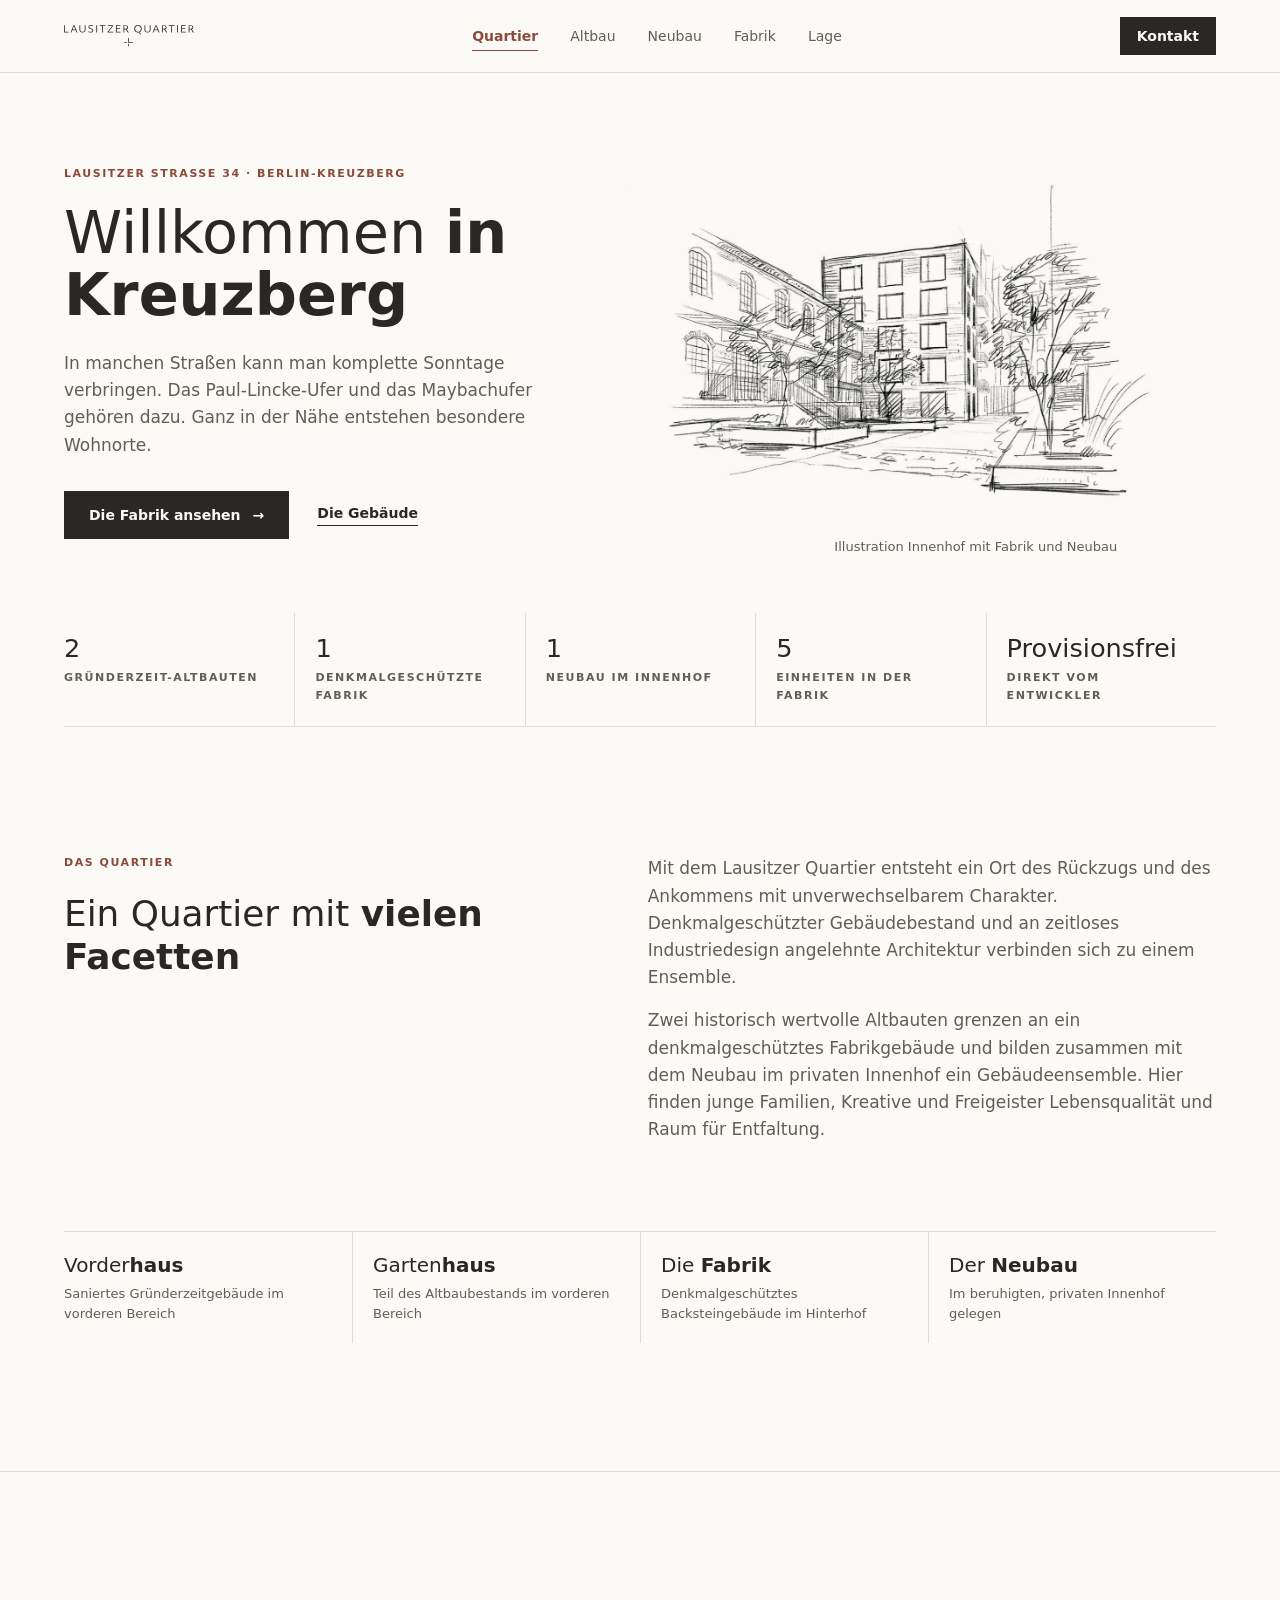
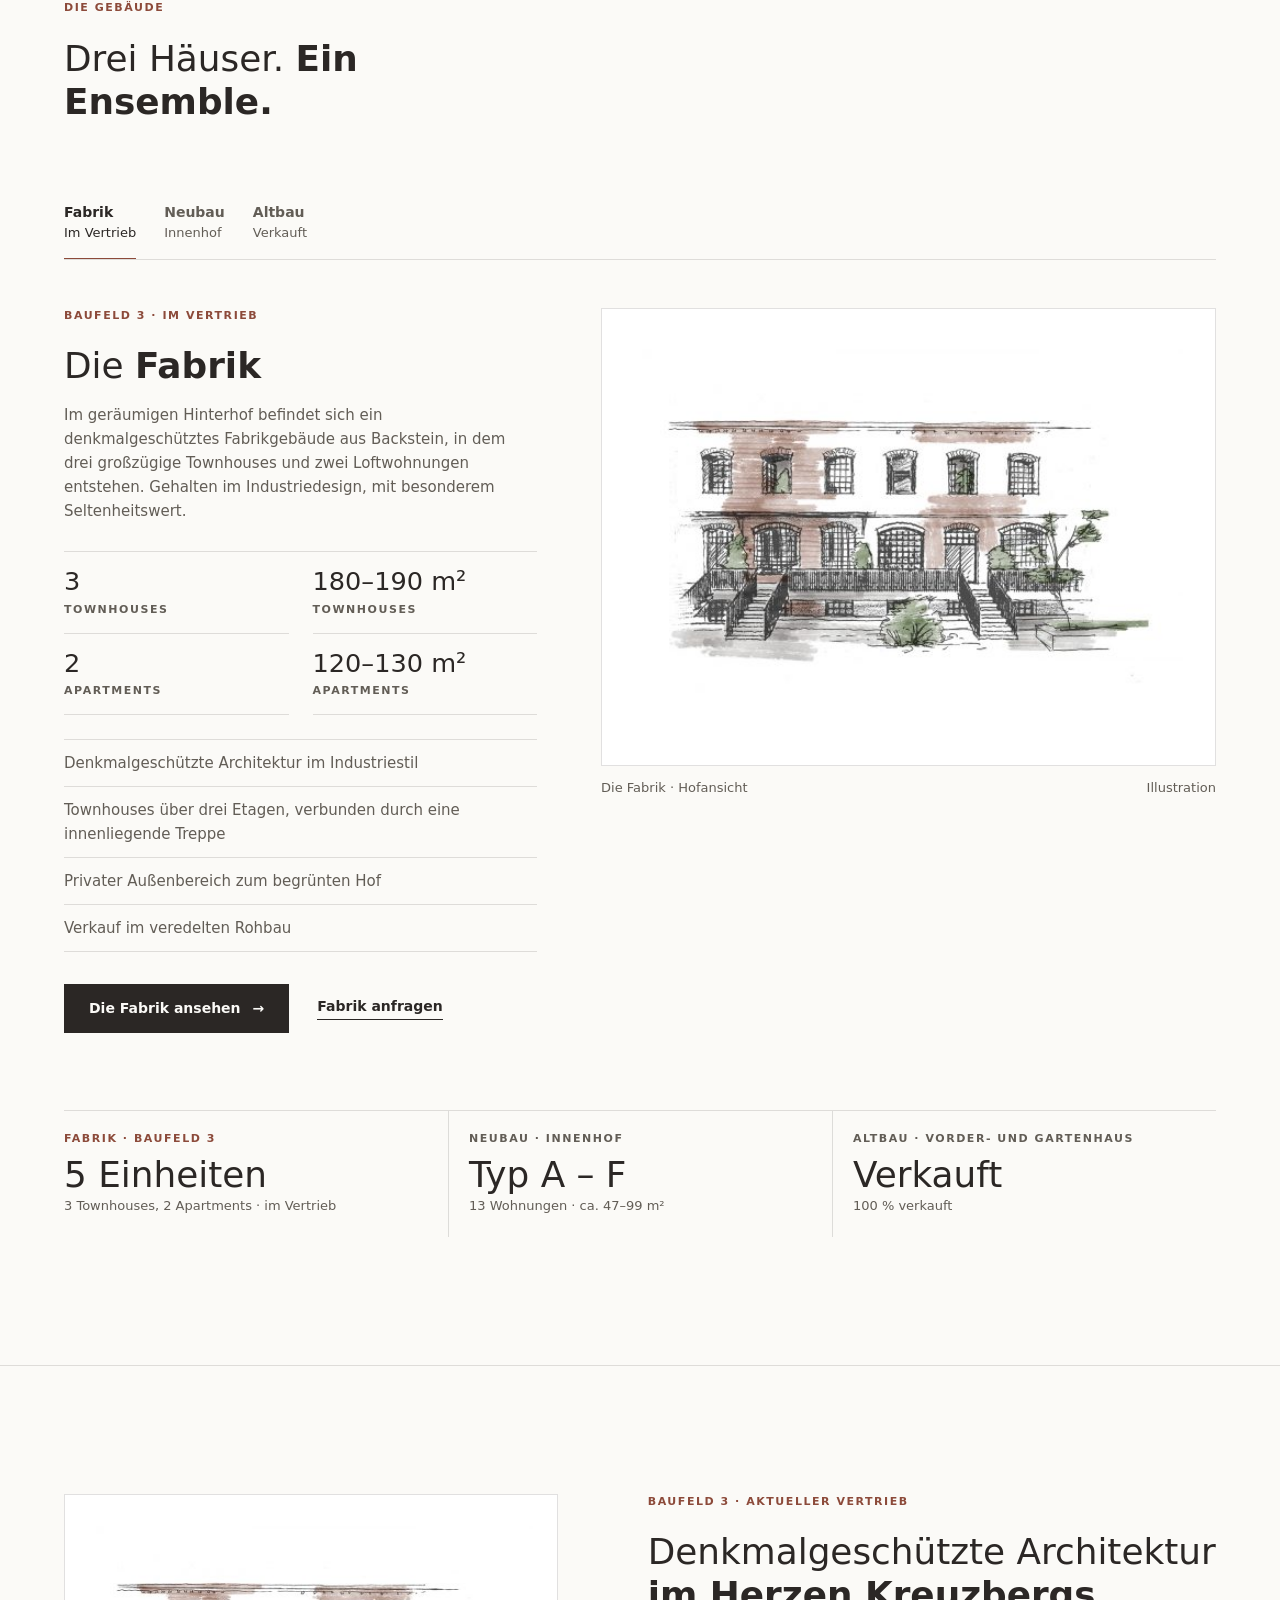
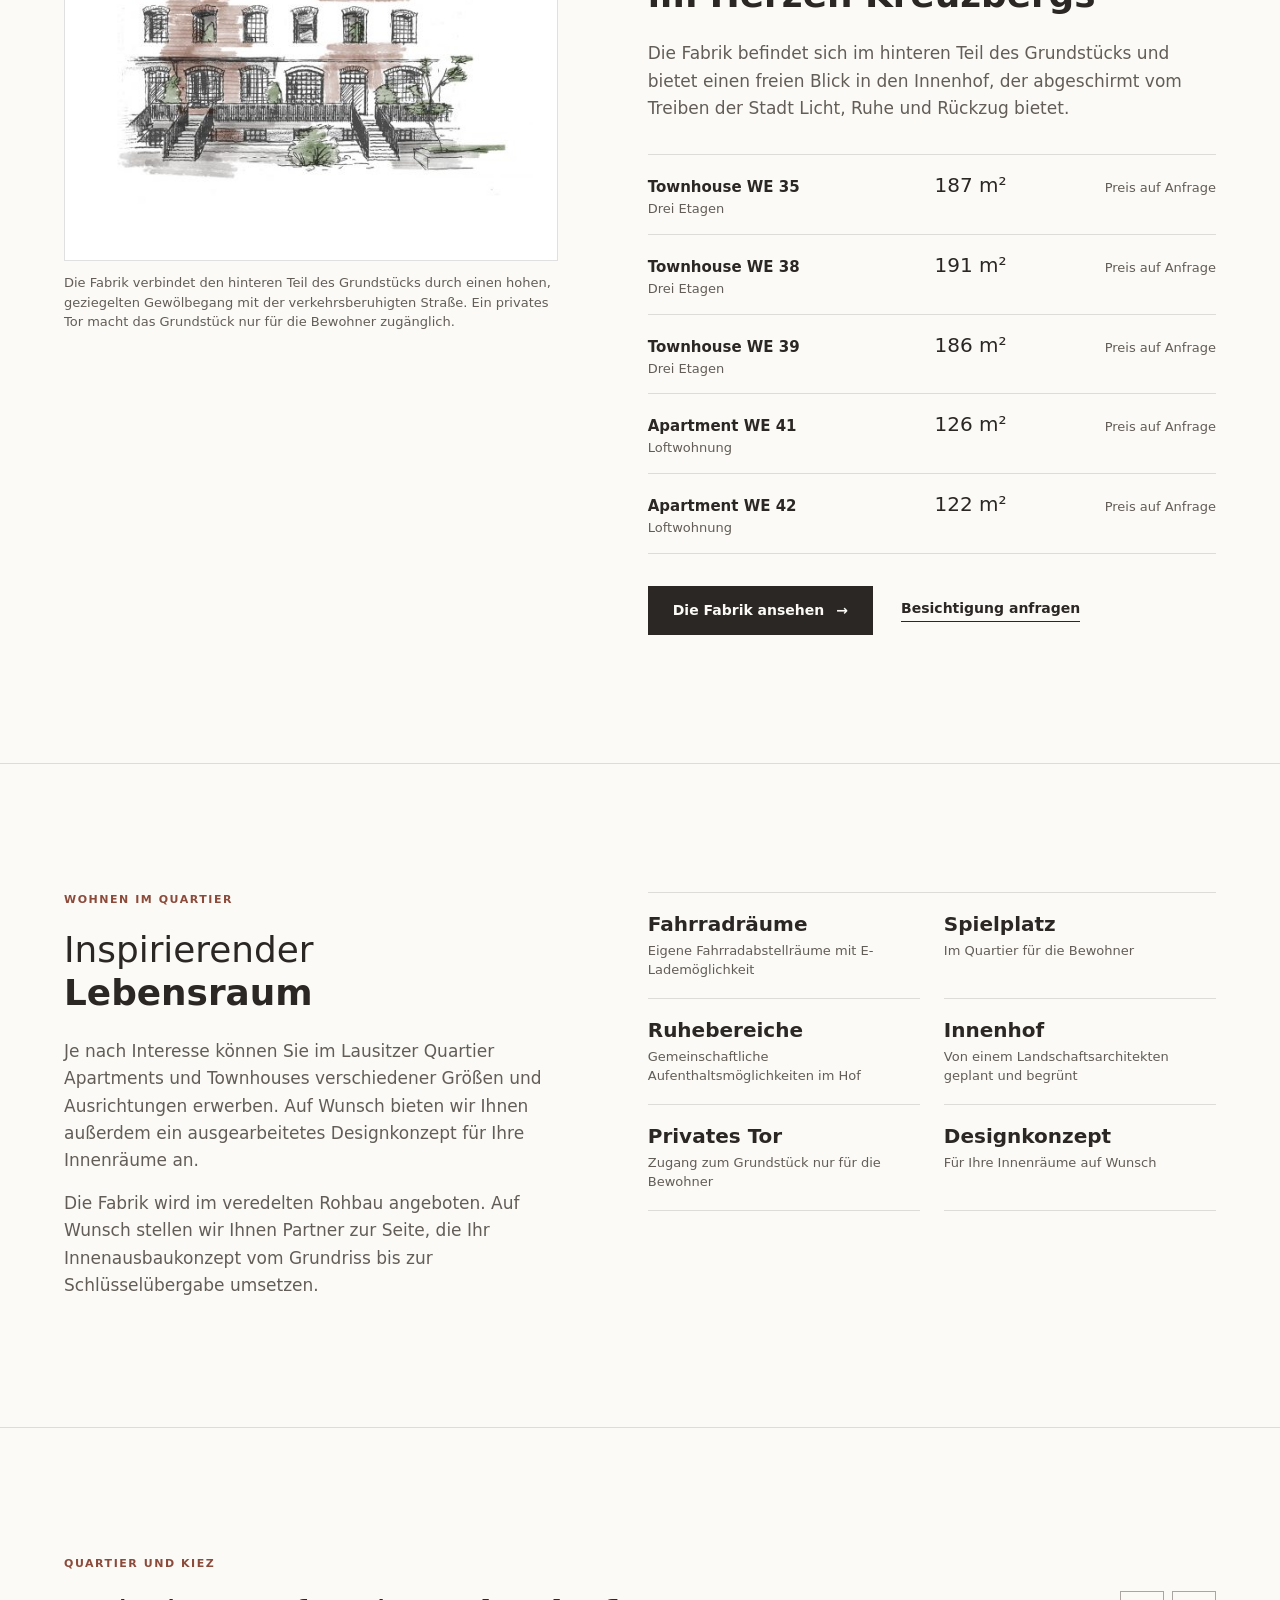
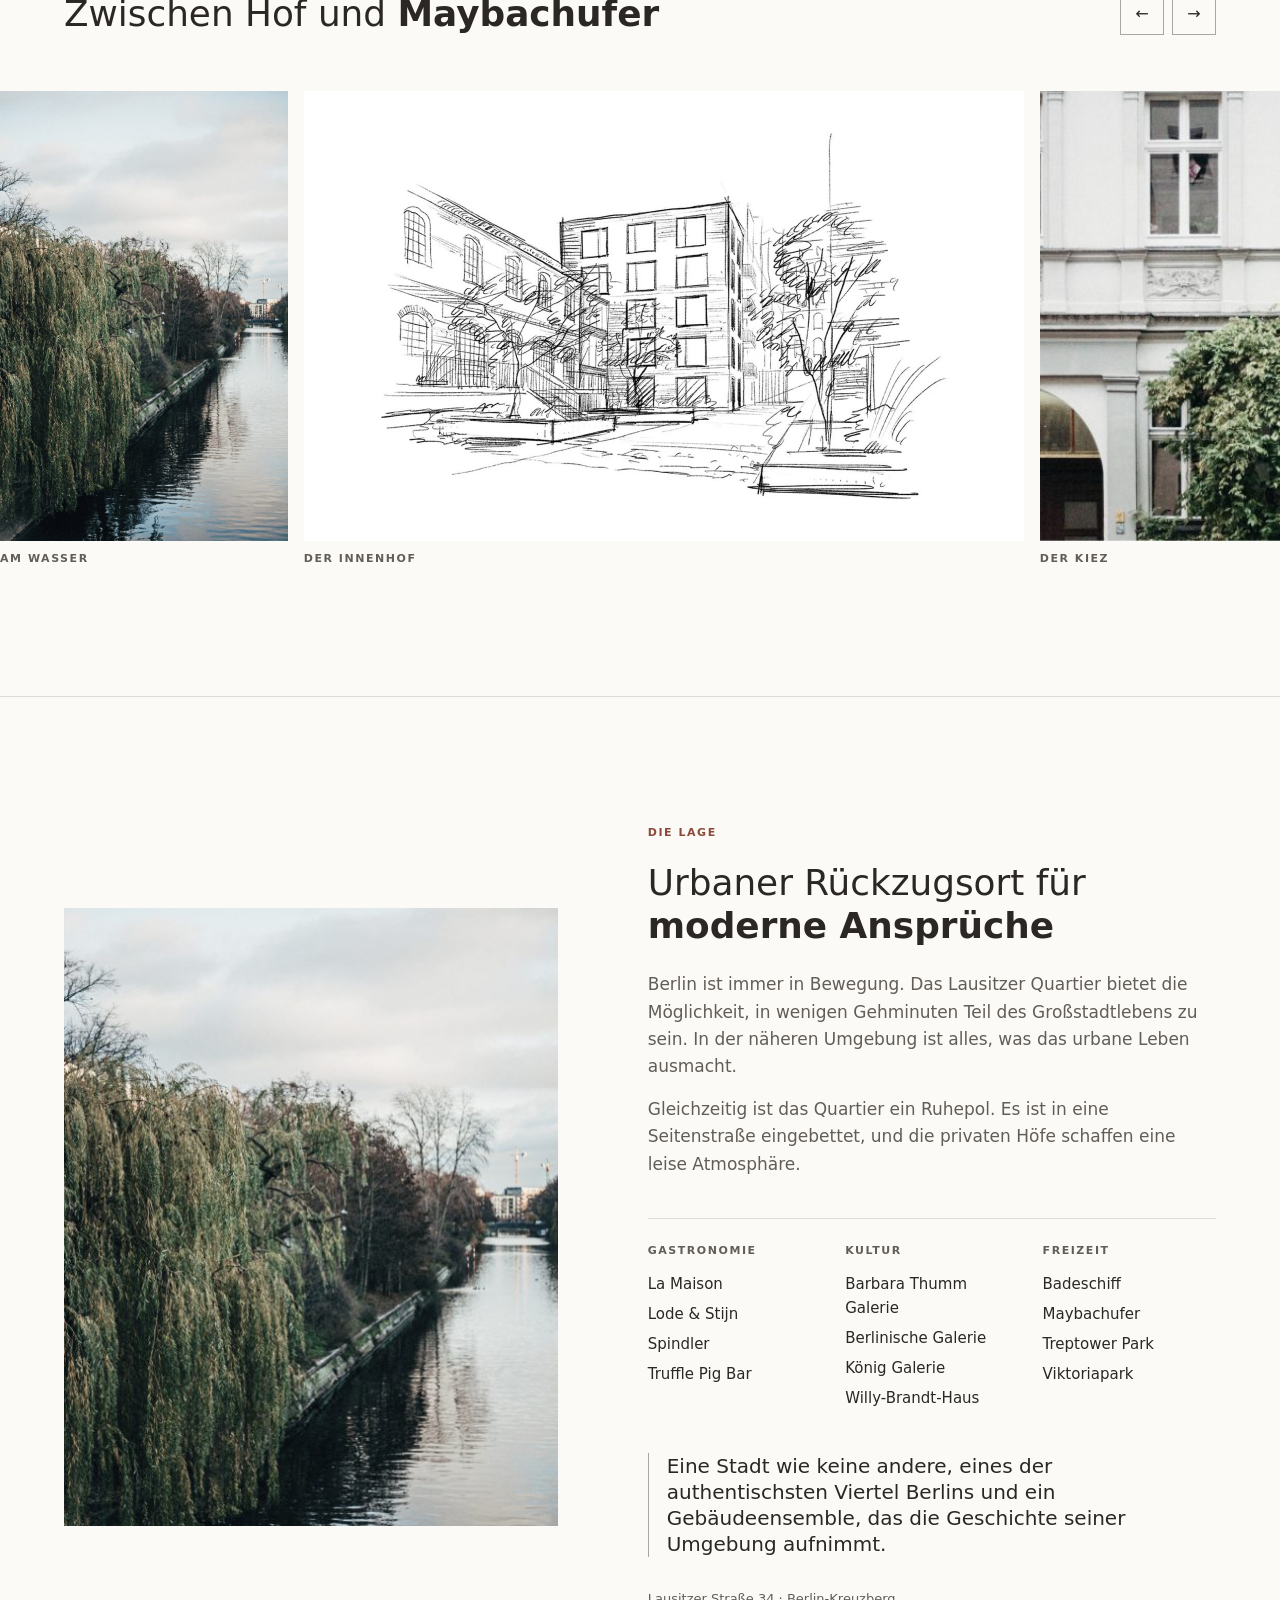
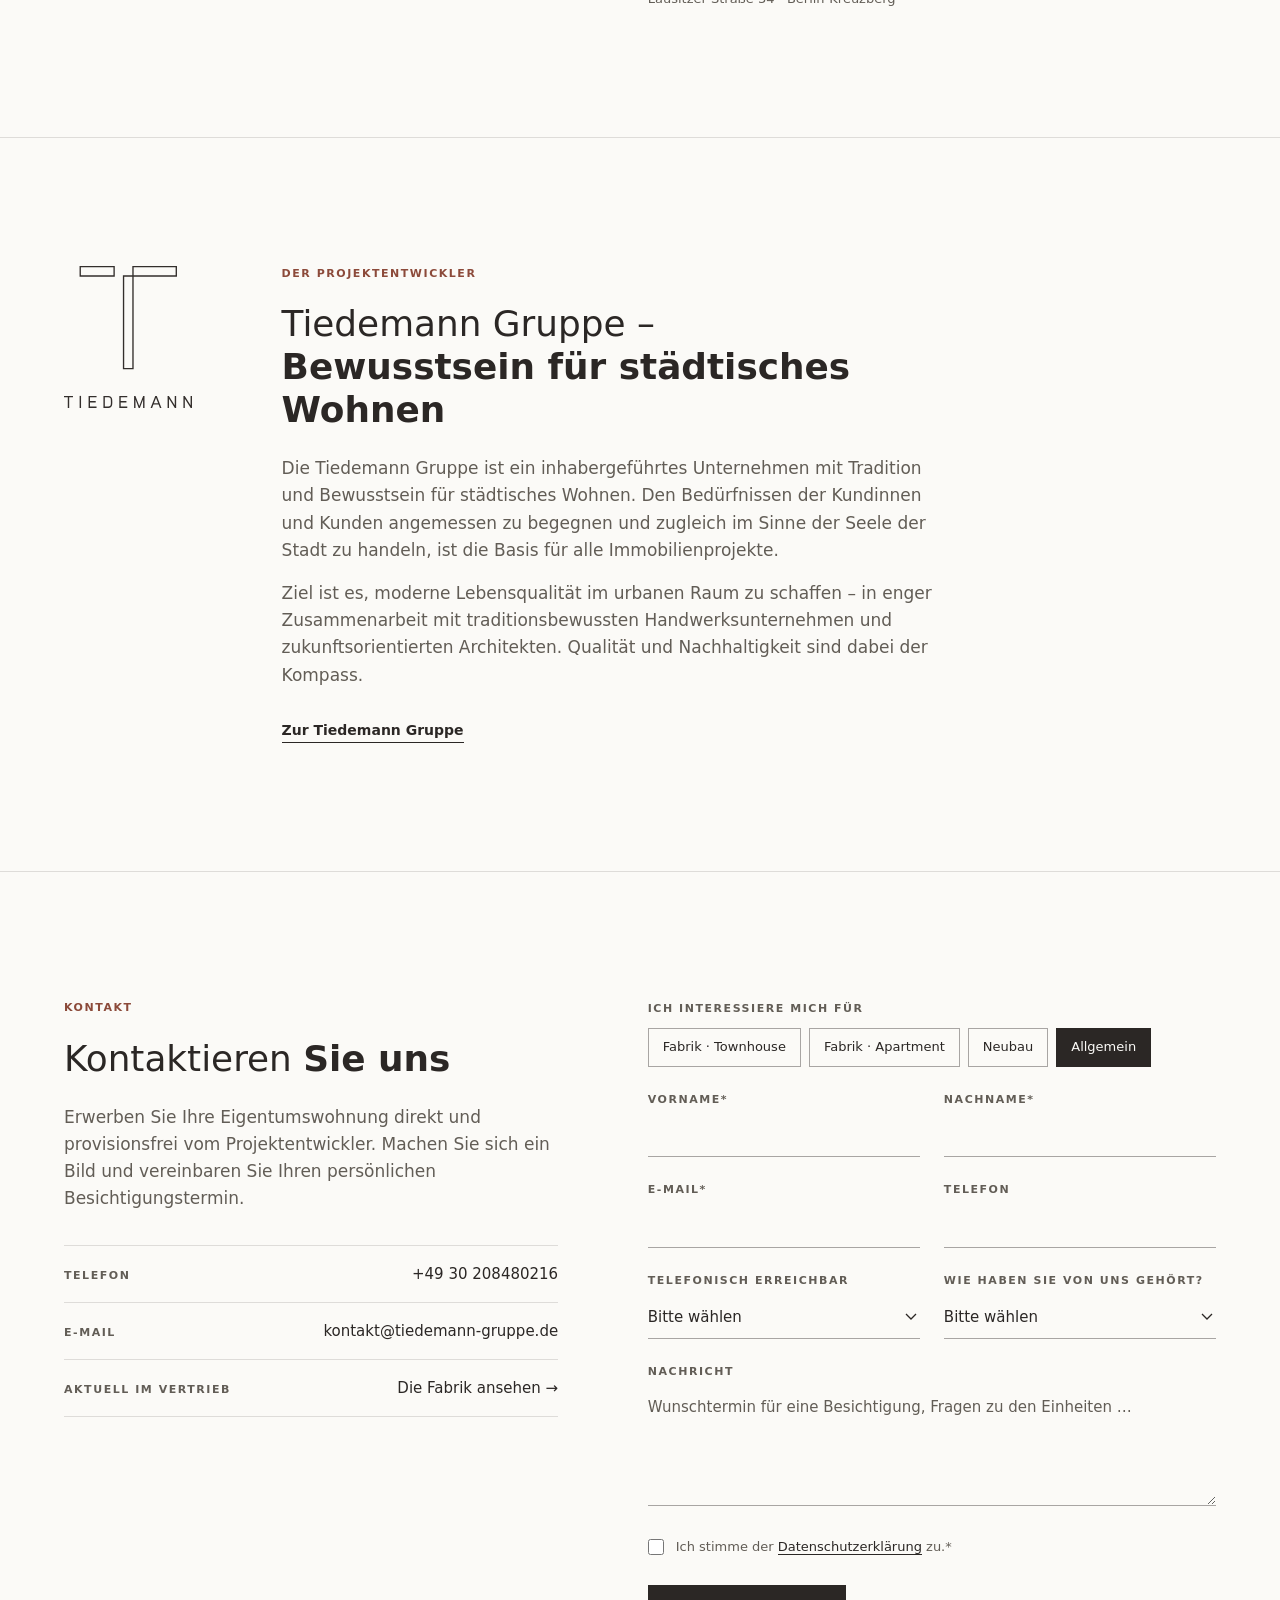
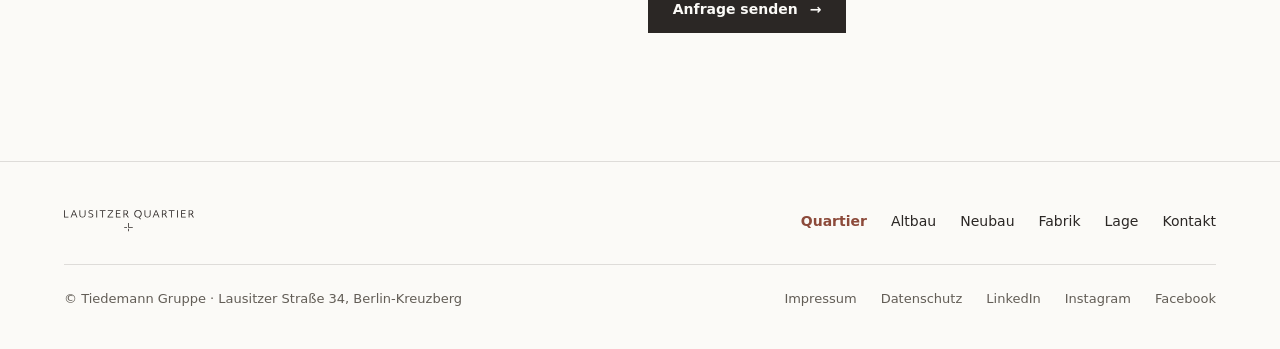
==== commit d02a07dd: "Reduzierter Look für alle Seiten, neue Altbau-Seite Co-Authored-By: Claude Opus 5.5 <noreply@anthrop" ====
--- a/index.html
+++ b/index.html
@@ -5,335 +5,107 @@
 <meta name="viewport" content="width=device-width, initial-scale=1">
 <title>Lausitzer Quartier – Wohnen in Berlin-Kreuzberg</title>
 <meta name="description" content="Lausitzer Quartier in Berlin-Kreuzberg: zwei Gründerzeit-Altbauten, eine denkmalgeschützte Fabrik und ein Neubau im privaten Innenhof. Provisionsfrei direkt vom Projektentwickler, der Tiedemann Gruppe.">
-<meta name="theme-color" content="#2b2725">
+<meta name="theme-color" content="#fbfaf7">
+<link rel="stylesheet" href="assets/lq.css">
 <style>
-:root {
-  /* Palette aus den Projektillustrationen: Backstein, Kanalgrün, Papier, Tusche */
-  --ink:      #2b2725;
-  --ink-2:    #3a3532;
-  --paper:    #f4f1ec;
-  --paper-2:  #e9e4dc;
-  --white:    #fbfaf7;
-  --brick:    #8c4a3a;
-  --brick-dk: #713a2d;
-  --brick-lt: #d7a08a;
-  --sage:     #5c6b52;
-  --sage-lt:  #b9c4a8;
-  --muted:    #625d56;
-  --muted-inv: #a8a29a;
-  --rule:     rgba(43,39,37,.14);
-  --rule-inv: rgba(251,250,247,.16);
-  --g:   clamp(1rem, 5vw, 4.5rem);
-  --max: 1320px;
-  --sans: 'Segoe UI', system-ui, -apple-system, 'Helvetica Neue', Arial, sans-serif;
-  /* Typo-Skala nach Tiedemann Design System */
-  --fs-display: clamp(40px, 4.4vw, 64px);
-  --fs-h1: clamp(28px, 2.9vw, 40px);
-  --fs-h2: 20px;
-  --fs-body: 15px;
-  --fs-lead: 17px;
-  --fs-small: 13px;
-  --fs-label: 11px;
-  --fs-button: 14px;
-  --ease: cubic-bezier(.2,.7,.2,1);
+/* Startseite */
+.hero { padding-block: clamp(40px, 6vw, 88px) 0; }
+.hero-grid { display: grid; grid-template-columns: minmax(0, 1fr) minmax(0, 1.25fr); gap: clamp(24px, 4vw, 64px); align-items: center; }
+.hero h1 { max-width: 12ch; }
+.hero .lead { margin-top: 24px; max-width: 48ch; }
+.hero-img img { width: 100%; height: auto; mix-blend-mode: multiply; }
+.hero-img figcaption { margin-top: 6px; text-align: right; }
+@media (max-width: 900px) { .hero-grid { grid-template-columns: 1fr; } }
+
+.statement { max-width: 20ch; }
+.ensemble { display: grid; grid-template-columns: repeat(4, minmax(0, 1fr)); margin-top: clamp(48px, 7vw, 88px); border-top: 1px solid var(--rule); }
+.ensemble div { padding: 20px 20px 20px 0; }
+.ensemble div + div { padding-left: 20px; border-left: 1px solid var(--rule); }
+.ensemble p { font-size: var(--fs-small); line-height: 1.5; color: var(--muted); margin-top: 6px; }
+@media (max-width: 860px) {
+  .ensemble { grid-template-columns: 1fr 1fr; }
+  .ensemble div, .ensemble div + div { padding: 16px 12px 16px 0; border-left: 0; border-bottom: 1px solid var(--rule); }
+  .ensemble div:nth-child(even) { padding-left: 16px; border-left: 1px solid var(--rule); }
 }
-*, *::before, *::after { box-sizing: border-box; margin: 0; padding: 0; border-radius: 0; }
-html { scroll-behavior: smooth; scroll-padding-top: 72px; }
-body { font-family: var(--sans); font-weight: 400; color: var(--ink); background: var(--white); font-size: var(--fs-body); line-height: 1.6; -webkit-font-smoothing: antialiased; overflow-x: hidden; }
-img { display: block; max-width: 100%; }
-a { color: inherit; text-decoration: none; }
-button, input, select, textarea { font: inherit; color: inherit; }
-h1, h2, h3, h4 { font-family: var(--sans); font-weight: 300; line-height: 1.2; letter-spacing: 0; }
-h2 { font-size: var(--fs-h1); }
-h3 { font-size: var(--fs-h2); line-height: 1.3; }
-h1 em, h2 em, h3 em, h4 em, .statement em, blockquote em, .logo-txt em { font-style: normal; font-weight: 600; }
-em, i, cite { font-style: normal; } b, strong { font-weight: 600; }
-.wrap { max-width: var(--max); margin-inline: auto; padding-inline: var(--g); }
-.label { display: inline-flex; align-items: center; gap: .7rem; font-size: var(--fs-label); font-weight: 600; line-height: 1.4; letter-spacing: .14em; text-transform: uppercase; color: var(--brick); }
-.label::before { content: ''; width: 1.6rem; height: 1px; background: currentColor; flex-shrink: 0; }
-.lead { font-size: var(--fs-lead); color: var(--muted); max-width: 62ch; line-height: 1.6; }
-p.lead + p.lead { margin-top: 1rem; }
-section { padding-block: clamp(4.5rem, 11vw, 9rem); }
-.paper { background: var(--paper); }
-.dark { background: var(--ink); color: var(--white); }
-.dark .lead { color: rgba(251,250,247,.78); }
-.dark .label { color: var(--brick-lt); }
-.caption { font-size: var(--fs-small); line-height: 1.5; color: var(--muted); margin-top: .8rem; }
-.dark .caption { color: var(--muted-inv); }
-.sketch { mix-blend-mode: multiply; }
-
-/* Buttons & Links */
-.btn { display: inline-flex; align-items: center; gap: .8rem; font-size: var(--fs-button); font-weight: 600; line-height: 1; padding: 1rem 1.6rem; border: 1px solid transparent; border-radius: 0; cursor: pointer; transition: background .25s, color .25s, border-color .25s; }
-.btn .arr { transition: transform .25s var(--ease); }
-.btn:hover .arr { transform: translateX(4px); }
-.btn-brick { background: var(--brick); color: #fff; }
-.btn-brick:hover { background: var(--brick-dk); }
-.btn-ink { background: var(--ink); color: var(--white); }
-.btn-ink:hover { background: var(--brick); }
-.btn-line { border-color: var(--ink); color: var(--ink); background: none; }
-.btn-line:hover { background: var(--ink); color: var(--white); }
-.btn-inv { background: var(--white); color: var(--ink); }
-.btn-inv:hover { background: var(--brick-lt); }
-.btn-ghost { border-color: rgba(251,250,247,.45); color: var(--white); background: none; }
-.btn-ghost:hover { background: rgba(251,250,247,.1); }
-.tlink { display: inline-flex; align-items: center; gap: .6rem; font-size: var(--fs-button); font-weight: 600; border-bottom: 1px solid currentColor; padding-bottom: .2rem; transition: gap .25s var(--ease), color .2s; }
-.tlink:hover { gap: 1rem; color: var(--brick); }
-.dark .tlink:hover { color: var(--brick-lt); }
-
-/* NAV */
-.nav { position: fixed; inset: 0 0 auto; z-index: 80; color: var(--ink); transition: background .35s, box-shadow .35s; }
-.nav.solid { background: rgba(251,250,247,.95); backdrop-filter: blur(14px); -webkit-backdrop-filter: blur(14px); box-shadow: 0 1px 0 var(--rule); }
-.nav-in { height: 72px; display: flex; align-items: center; justify-content: space-between; gap: 1.5rem; }
-.logo img { height: 22px; width: auto; }
-.nav ul { display: flex; gap: 2rem; list-style: none; font-size: var(--fs-button); }
-.nav ul a { color: var(--muted); transition: color .2s; }
-.nav ul a:hover { color: var(--ink); }
-.nav ul a.hl { color: var(--brick); font-weight: 600; }
-.nav .btn { padding: .65rem 1.1rem; font-size: var(--fs-small); }
-@media (max-width: 980px) { .nav ul { display: none; } }
-@media (max-width: 400px) { .logo img { height: 17px; } .nav .btn { padding: .6rem .8rem; } }
-
-/* HERO */
-.hero { position: relative; background: var(--paper); padding: 0; overflow: hidden; }
-.hero-in { min-height: 100svh; display: grid; grid-template-rows: 1fr auto; padding-top: 72px; }
-.hero-grid { display: grid; grid-template-columns: minmax(0, 1fr) minmax(0, 1.25fr); gap: clamp(1.5rem, 4vw, 4rem); align-items: center; padding-block: clamp(2rem, 5vw, 4rem); }
-.hero h1 { font-size: var(--fs-display); line-height: 1.05; margin-top: 1.4rem; max-width: 12ch; }
-.hero h1 em { color: var(--brick); }
-.hero-text .lead { margin-top: 1.6rem; max-width: 48ch; }
-.hero-cta { display: flex; gap: .8rem; flex-wrap: wrap; margin-top: 2rem; }
-.hero-img { position: relative; }
-.hero-img img { width: 100%; height: auto; }
-.hero-img figcaption { font-size: var(--fs-small); color: var(--muted); margin-top: .4rem; text-align: right; }
-.hero-facts { border-top: 1px solid var(--rule); display: grid; grid-template-columns: repeat(5, minmax(0, 1fr)); }
-.hero-facts > div { padding: 1.3rem 1.2rem 1.6rem 0; }
-.hero-facts > div + div { padding-left: 1.2rem; border-left: 1px solid var(--rule); }
-.hero-facts b { display: block; font-weight: 300; font-size: clamp(20px, 2vw, 28px); line-height: 1.2; }
-.hero-facts span { display: block; font-size: var(--fs-label); font-weight: 600; letter-spacing: .14em; text-transform: uppercase; color: var(--muted); margin-top: .5rem; }
-@media (max-width: 900px) {
-  .hero-grid { grid-template-columns: 1fr; }
-  .hero-img { order: 2; }
-  .hero-facts { grid-template-columns: 1fr 1fr; }
-  .hero-facts > div, .hero-facts > div + div { padding: 1.1rem 1rem 1.1rem 0; border-left: 0; border-bottom: 1px solid var(--rule); }
-  .hero-facts > div:nth-child(even) { padding-left: 1rem; border-left: 1px solid var(--rule); }
-  .hero-facts > div:last-child { grid-column: span 2; border-bottom: 0; }
-}
-
-/* INTRO */
-.statement { font-size: var(--fs-h1); font-weight: 300; line-height: 1.2; max-width: 22ch; margin-top: 1.4rem; }
-.intro-grid { display: grid; grid-template-columns: 1fr 1.15fr; gap: clamp(2.5rem, 7vw, 7rem); align-items: end; }
-.ensemble { margin-top: clamp(3rem, 7vw, 5.5rem); display: grid; grid-template-columns: repeat(4, minmax(0, 1fr)); border-top: 1px solid var(--ink); counter-reset: e; }
-.ensemble div { counter-increment: e; padding: 1.4rem 1.4rem 1.4rem 0; }
-.ensemble div + div { padding-left: 1.4rem; border-left: 1px solid var(--rule); }
-.ensemble div::before { content: '0' counter(e); display: block; font-size: var(--fs-label); font-weight: 600; letter-spacing: .14em; color: var(--brick); }
-.ensemble h3 { margin-top: .9rem; }
-.ensemble p { font-size: var(--fs-small); color: var(--muted); margin-top: .4rem; }
-@media (max-width: 860px) {
-  .intro-grid { grid-template-columns: 1fr; }
-  .ensemble { grid-template-columns: 1fr 1fr; }
-  .ensemble div, .ensemble div + div { padding: 1.2rem 1rem 1.2rem 0; border-left: 0; border-bottom: 1px solid var(--rule); }
-  .ensemble div:nth-child(even) { padding-left: 1rem; border-left: 1px solid var(--rule); }
-}
-
-/* GEBÄUDE / TABS */
-.sec-head { display: flex; justify-content: space-between; align-items: flex-end; gap: 2rem; flex-wrap: wrap; margin-bottom: clamp(2.5rem, 5vw, 4rem); }
-.sec-head h2 { margin-top: 1.2rem; max-width: 16ch; }
-.tabs { display: flex; gap: .4rem; padding: .35rem; background: var(--paper-2); overflow-x: auto; scrollbar-width: none; max-width: 100%; }
-.tabs::-webkit-scrollbar { display: none; }
-.tab { flex-shrink: 0; background: none; border: 0; border-radius: 0; padding: .75rem 1.3rem; font-size: var(--fs-button); font-weight: 600; cursor: pointer; color: var(--muted); transition: background .25s, color .25s; white-space: nowrap; }
-.tab:hover { color: var(--ink); }
-.tab[aria-selected="true"] { background: var(--ink); color: var(--white); }
-.tab small { font-weight: 400; font-size: var(--fs-small); opacity: .75; margin-left: .4rem; }
-.unit { display: grid; grid-template-columns: minmax(0, 1fr) minmax(0, 1.3fr); gap: clamp(2rem, 5vw, 5rem); align-items: start; animation: fade .5s var(--ease); }
-.unit[hidden] { display: none; }
-@keyframes fade { from { opacity: 0; transform: translateY(10px); } to { opacity: 1; transform: none; } }
-.unit-tag { display: inline-block; font-size: var(--fs-label); font-weight: 600; letter-spacing: .14em; text-transform: uppercase; padding: .4rem .8rem; border-radius: 0; background: rgba(140,74,58,.1); color: var(--brick); }
-.unit-tag.sold { background: var(--ink); color: var(--white); }
-.unit-tag.sage { background: rgba(92,107,82,.12); color: var(--sage); }
-.unit h3 { font-size: var(--fs-h1); line-height: 1.2; margin-top: 1.2rem; }
-.unit .txt { margin-top: 1rem; color: var(--muted); max-width: 52ch; }
-.kpis { display: grid; grid-template-columns: 1fr 1fr; margin-top: 2rem; border-top: 1px solid var(--rule); }
-.kpis div { padding: 1.1rem 0; border-bottom: 1px solid var(--rule); }
-.kpis div:nth-child(odd) { padding-right: 1rem; border-right: 1px solid var(--rule); }
-.kpis div:nth-child(even) { padding-left: 1.2rem; }
-.kpis b { display: block; font-weight: 300; font-size: clamp(22px, 2.2vw, 28px); line-height: 1.2; }
-.kpis span { display: block; font-size: var(--fs-label); font-weight: 600; letter-spacing: .14em; text-transform: uppercase; color: var(--muted); margin-top: .3rem; }
-.feat { list-style: none; margin-top: 1.6rem; }
-.feat li { padding: .6rem 0 .6rem 1.6rem; position: relative; border-bottom: 1px dashed var(--rule); }
-.feat li::before { content: ''; position: absolute; left: 0; top: 1.25rem; width: .55rem; height: 1px; background: var(--brick); }
-.unit .actions { margin-top: 2rem; display: flex; gap: 1.4rem; align-items: center; flex-wrap: wrap; }
-.plate { background: #fff; border: 1px solid var(--rule); padding: clamp(.8rem, 2.5vw, 2rem); position: relative; cursor: zoom-in; }
-.plate img { width: 100%; height: auto; }
-.plate-zoom { position: absolute; top: 1rem; right: 1rem; width: 2.6rem; height: 2.6rem; border-radius: 0; background: var(--ink); color: #fff; display: grid; place-items: center; font-size: 1.1rem; opacity: .85; transition: opacity .2s; }
-.plate:hover .plate-zoom { opacity: 1; }
-.plate-meta { display: flex; justify-content: space-between; gap: 1rem; font-size: var(--fs-small); color: var(--muted); margin-top: .9rem; flex-wrap: wrap; }
-.compare { margin-top: clamp(3rem, 6vw, 5rem); display: grid; grid-template-columns: repeat(3, minmax(0, 1fr)); border-top: 1px solid var(--ink); }
-.compare button { text-align: left; background: none; border: 0; border-radius: 0; border-right: 1px solid var(--rule); padding: 1.4rem 1.4rem 1.4rem 0; cursor: pointer; transition: background .2s; }
-.compare button + button { padding-left: 1.4rem; }
-.compare button:last-child { border-right: 0; }
-.compare button:hover { background: rgba(140,74,58,.05); }
-.compare button.on .c-name { color: var(--brick); }
-.c-name { font-size: var(--fs-label); font-weight: 600; letter-spacing: .14em; text-transform: uppercase; }
-.c-size { font-weight: 300; font-size: var(--fs-h1); line-height: 1.2; margin-top: .4rem; }
+
+.unit { display: grid; grid-template-columns: minmax(0, 1fr) minmax(0, 1.3fr); gap: clamp(32px, 5vw, 80px); align-items: start; }
+.unit h3 { font-size: var(--fs-h1); line-height: 1.2; }
+.unit .text { margin-top: 16px; }
+@media (max-width: 900px) { .unit { grid-template-columns: 1fr; } .unit > div:last-child { order: -1; } }
+
+.compare { display: grid; grid-template-columns: repeat(3, minmax(0, 1fr)); margin-top: clamp(48px, 6vw, 80px); border-top: 1px solid var(--rule); }
+.compare button { text-align: left; background: none; border: 0; padding: 20px 20px 20px 0; cursor: pointer; }
+.compare button + button { padding-left: 20px; border-left: 1px solid var(--rule); }
+.compare button[aria-pressed="true"] .meta { color: var(--accent); }
+.compare button:hover .c-size { color: var(--accent); }
+.c-size, .c-sub { display: block; }
+.c-size { font-weight: 300; font-size: var(--fs-h1); line-height: 1.2; margin-top: 6px; transition: color .2s; }
 .c-sub { font-size: var(--fs-small); color: var(--muted); }
 @media (max-width: 900px) {
-  .unit { grid-template-columns: 1fr; }
-  .unit > div:last-child { order: -1; }
   .compare { grid-template-columns: 1fr; }
-  .compare button, .compare button + button { border-right: 0; border-bottom: 1px solid var(--rule); padding: 1.1rem 0; }
+  .compare button, .compare button + button { padding: 16px 0; border-left: 0; border-bottom: 1px solid var(--rule); }
 }
 
-/* FABRIK SPOTLIGHT */
-.fab { display: grid; grid-template-columns: minmax(0, 1.1fr) minmax(0, 1fr); gap: clamp(2.5rem, 7vw, 7rem); align-items: start; }
-.fab h2 { margin-top: 1.2rem; max-width: 16ch; }
-.fab .lead { margin-top: 1.4rem; }
-.fab-img { background: var(--white); padding: clamp(.8rem, 2vw, 1.6rem); cursor: zoom-in; position: relative; }
+.fab-img { background: #fff; border: 1px solid var(--rule); padding: clamp(12px, 2vw, 24px); cursor: zoom-in; }
 .fab-img img { width: 100%; height: auto; }
-.units-list { margin-top: 2.2rem; border-top: 1px solid var(--rule-inv); }
-.units-list li { list-style: none; display: grid; grid-template-columns: minmax(0, 1.4fr) auto minmax(0, 1fr); gap: 1rem; align-items: baseline; padding: .95rem 0; border-bottom: 1px solid var(--rule-inv); }
+.units-list { list-style: none; margin-top: 32px; border-top: 1px solid var(--rule); }
+.units-list li { display: grid; grid-template-columns: minmax(0, 1.4fr) auto minmax(0, 1fr); gap: 16px; align-items: baseline; padding: 14px 0; border-bottom: 1px solid var(--rule); }
 .units-list .u { font-weight: 600; }
-.units-list .u small { display: block; font-weight: 400; font-size: var(--fs-small); color: var(--muted-inv); }
+.units-list .u small { display: block; font-weight: 400; font-size: var(--fs-small); color: var(--muted); }
 .units-list .s { font-weight: 300; font-size: var(--fs-h2); }
-.units-list .p { font-size: var(--fs-small); color: var(--muted-inv); text-align: right; }
-.fab .actions { margin-top: 2.2rem; display: flex; gap: .8rem; flex-wrap: wrap; }
-@media (max-width: 900px) { .fab { grid-template-columns: 1fr; } }
-
-/* LEBENSRAUM */
-.life { display: grid; grid-template-columns: minmax(0, 1fr) minmax(0, 1.1fr); gap: clamp(2.5rem, 7vw, 7rem); align-items: start; }
-.life h2 { margin-top: 1.2rem; }
-.life .lead { margin-top: 1.4rem; }
-.life-facts { display: grid; grid-template-columns: 1fr 1fr; border-top: 1px solid var(--rule); }
-.life-facts div { padding: 1.4rem 1.2rem 1.4rem 0; border-bottom: 1px solid var(--rule); }
-.life-facts div:nth-child(even) { padding-left: 1.2rem; border-left: 1px solid var(--rule); }
+.units-list .p { font-size: var(--fs-small); color: var(--muted); text-align: right; }
+
+.life-facts { display: grid; grid-template-columns: 1fr 1fr; gap: 0 24px; border-top: 1px solid var(--rule); }
+.life-facts div { padding: 18px 0; border-bottom: 1px solid var(--rule); }
 .life-facts b { display: block; font-weight: 600; font-size: var(--fs-h2); line-height: 1.3; }
-.life-facts span { display: block; font-size: var(--fs-small); color: var(--muted); margin-top: .4rem; }
-@media (max-width: 860px) { .life { grid-template-columns: 1fr; } }
-@media (max-width: 480px) { .life-facts { grid-template-columns: 1fr; } .life-facts div:nth-child(even) { padding-left: 0; border-left: 0; } }
-
-/* GALERIE RAIL */
+.life-facts span { display: block; font-size: var(--fs-small); line-height: 1.5; color: var(--muted); margin-top: 4px; }
+@media (max-width: 480px) { .life-facts { grid-template-columns: 1fr; } }
+
 .view { padding-bottom: 0; }
-.rail { display: flex; gap: clamp(.6rem, 1.2vw, 1rem); overflow-x: auto; scroll-snap-type: x mandatory; scrollbar-width: none; padding: clamp(2.5rem, 5vw, 4rem) var(--g) clamp(4.5rem, 11vw, 9rem); }
+.rail-head { display: flex; justify-content: space-between; align-items: flex-end; gap: 24px; flex-wrap: wrap; }
+.rail { display: flex; gap: 16px; overflow-x: auto; scroll-snap-type: x mandatory; scrollbar-width: none; padding: clamp(40px, 5vw, 56px) var(--g) var(--sec); }
 .rail::-webkit-scrollbar { display: none; }
-.rail figure { flex: 0 0 auto; scroll-snap-align: start; height: clamp(260px, 50vh, 500px); max-width: calc(100vw - 2 * var(--g)); overflow: hidden; cursor: zoom-in; position: relative; background: #fff; }
+.rail figure { flex: 0 0 auto; scroll-snap-align: start; cursor: zoom-in; max-width: calc(100vw - 2 * var(--g)); }
+.rail .ph { height: clamp(260px, 50vh, 480px); overflow: hidden; background: #fff; }
 .rail img { height: 100%; width: auto; max-width: none; object-fit: cover; transition: transform 1.2s var(--ease); }
-.rail figure:hover img { transform: scale(1.03); }
-.rail figcaption { position: absolute; left: .8rem; bottom: .8rem; font-size: var(--fs-label); font-weight: 600; letter-spacing: .14em; text-transform: uppercase; background: rgba(43,39,37,.78); color: var(--white); padding: .35rem .7rem; }
-.rail-ctrl { display: flex; gap: .5rem; }
-.rail-ctrl button { width: 3rem; height: 3rem; border-radius: 0; border: 1px solid var(--rule); background: none; cursor: pointer; font-size: 1rem; transition: background .2s, color .2s; }
-.rail-ctrl button:hover { background: var(--ink); color: var(--white); }
-@media (max-width: 520px) { .rail figure { height: auto; width: calc(100vw - 2 * var(--g)); aspect-ratio: 4/5; } .rail img { width: 100%; height: 100%; } }
-
-/* LAGE */
-.loc { display: grid; grid-template-columns: minmax(0, 1fr) minmax(0, 1.15fr); padding: 0; }
-.loc-img { overflow: hidden; min-height: 100%; }
-.loc-img img { width: 100%; height: 100%; object-fit: cover; }
-.loc-text { padding: clamp(4rem, 9vw, 8rem) var(--g); }
-.loc-text h2 { margin-top: 1.2rem; max-width: 18ch; }
-.loc-text .lead { margin-top: 1.6rem; }
-.poi { margin-top: 2.6rem; display: grid; grid-template-columns: repeat(3, minmax(0, 1fr)); gap: 1.6rem; border-top: 1px solid var(--rule-inv); padding-top: 1.6rem; }
-.poi h3 { font-size: var(--fs-label); font-weight: 600; letter-spacing: .14em; text-transform: uppercase; color: var(--sage-lt); }
-.poi ul { list-style: none; margin-top: .8rem; }
-.poi li { font-size: var(--fs-body); padding: .3rem 0; color: rgba(251,250,247,.88); }
-.addr { margin-top: 2.5rem; padding-top: 1.4rem; border-top: 1px solid var(--rule-inv); font-size: var(--fs-small); color: var(--muted-inv); }
-.loc-quote { margin-top: 2.6rem; font-size: var(--fs-h2); font-weight: 300; line-height: 1.3; max-width: 40ch; padding-left: 1.2rem; border-left: 1px solid var(--brick-lt); }
-@media (max-width: 860px) { .loc { grid-template-columns: 1fr; } .loc-img { aspect-ratio: 4/5; max-height: 70vh; } }
+.rail figure:hover img { transform: scale(1.02); }
+.rail figcaption { margin-top: 10px; }
+.rail-ctrl { display: flex; gap: 8px; }
+.rail-ctrl button { width: 44px; height: 44px; border: 1px solid var(--rule-2); background: none; cursor: pointer; font-size: 16px; transition: border-color .2s, color .2s; }
+.rail-ctrl button:hover { border-color: var(--ink); color: var(--accent); }
+@media (max-width: 520px) { .rail figure { width: calc(100vw - 2 * var(--g)); } .rail .ph { height: auto; aspect-ratio: 4 / 5; } .rail img { width: 100%; height: 100%; } }
+
+.loc-img img { width: 100%; height: auto; aspect-ratio: 4 / 5; object-fit: cover; max-height: 80vh; }
+.poi { display: grid; grid-template-columns: repeat(3, minmax(0, 1fr)); gap: 24px; margin-top: 40px; padding-top: 24px; border-top: 1px solid var(--rule); }
+.poi ul { list-style: none; margin-top: 10px; }
+.poi li { padding: 3px 0; }
+.loc-quote { margin-top: 40px; font-size: var(--fs-h2); font-weight: 300; line-height: 1.3; max-width: 40ch; padding-left: 18px; border-left: 1px solid var(--rule-2); }
+.addr { margin-top: 32px; }
 @media (max-width: 560px) { .poi { grid-template-columns: 1fr 1fr; } }
 
-/* ENTWICKLER */
-.dev { display: grid; grid-template-columns: auto minmax(0, 1fr); gap: clamp(2rem, 7vw, 7rem); align-items: start; }
-.dev-logo { width: clamp(90px, 12vw, 150px); }
-.dev h2 { margin-top: 1.2rem; max-width: 26ch; }
-.dev .lead { margin-top: 1.4rem; }
-.dev .tlink { margin-top: 2rem; }
-@media (max-width: 700px) { .dev { grid-template-columns: 1fr; } .dev-logo { width: 80px; } }
-
-/* KONTAKT */
-.contact { display: grid; grid-template-columns: minmax(0, 1fr) minmax(0, 1.15fr); gap: clamp(2.5rem, 7vw, 7rem); align-items: start; }
-.contact h2 { margin-top: 1.2rem; }
-.contact .lead { margin-top: 1.4rem; }
-.cards { margin-top: 2.5rem; display: grid; gap: .6rem; }
-.cards a { display: flex; justify-content: space-between; align-items: center; gap: 1rem; padding: 1.1rem 1.3rem; background: var(--white); border: 1px solid var(--rule); transition: border-color .2s; flex-wrap: wrap; }
-.cards a:hover { border-color: var(--brick); }
-.cards span { font-size: var(--fs-label); font-weight: 600; letter-spacing: .14em; text-transform: uppercase; color: var(--muted); }
-.cards b { font-weight: 400; font-size: var(--fs-body); overflow-wrap: anywhere; }
-form { background: var(--white); padding: clamp(1.25rem, 4vw, 3rem); border: 1px solid var(--rule); }
-.f-row { display: grid; grid-template-columns: 1fr 1fr; gap: 1.4rem; }
-.f { margin-bottom: 1.5rem; }
-.f > label, .f > .flabel { display: block; font-size: var(--fs-label); font-weight: 600; letter-spacing: .14em; text-transform: uppercase; color: var(--muted); margin-bottom: .45rem; }
-.f input, .f textarea, .f select { width: 100%; font-size: var(--fs-body); color: var(--ink); background: transparent; border: 0; border-bottom: 1px solid var(--rule); border-radius: 0; padding: .6rem 0; transition: border-color .2s; }
-.f select { appearance: none; -webkit-appearance: none; background: url("data:image/svg+xml,%3Csvg xmlns='http://www.w3.org/2000/svg' width='12' height='8'%3E%3Cpath d='M1 1l5 5 5-5' fill='none' stroke='%232b2725' stroke-width='1.3'/%3E%3C/svg%3E") no-repeat right .2rem center; padding-right: 1.6rem; cursor: pointer; }
-.f input:focus, .f textarea:focus, .f select:focus { outline: none; border-color: var(--brick); box-shadow: 0 1px 0 var(--brick); }
-.f textarea { min-height: 120px; resize: vertical; }
-fieldset { border: 0; min-width: 0; }
-legend { font-size: var(--fs-label); font-weight: 600; letter-spacing: .14em; text-transform: uppercase; color: var(--muted); margin-bottom: .6rem; padding: 0; }
-.chips { display: flex; flex-wrap: wrap; gap: .5rem; }
-.chips label { position: relative; font-size: var(--fs-small); color: var(--ink); }
-.chips input { position: absolute; opacity: 0; pointer-events: none; }
-.chips span { display: inline-block; padding: .55rem 1rem; border: 1px solid var(--rule); border-radius: 0; cursor: pointer; transition: .2s; }
-.chips label:hover span { border-color: var(--ink); }
-.chips input:checked + span { background: var(--ink); color: var(--white); border-color: var(--ink); }
-.chips input:focus-visible + span { outline: 2px solid var(--brick); outline-offset: 2px; }
-.consent { display: flex; gap: .8rem; align-items: flex-start; font-size: var(--fs-small); color: var(--muted); margin-bottom: 1.6rem; }
-.consent input { margin-top: .25rem; accent-color: var(--brick); flex-shrink: 0; }
-.consent a { color: var(--ink); border-bottom: 1px solid currentColor; }
-@media (max-width: 860px) { .contact { grid-template-columns: 1fr; } }
-@media (max-width: 520px) { .f-row { grid-template-columns: 1fr; gap: 0; } }
-
-/* FOOTER */
-footer { background: var(--ink); color: var(--muted-inv); font-size: var(--fs-small); }
-.foot-big { font-weight: 300; font-size: clamp(40px, 9vw, 120px); line-height: 1.05; color: var(--white); padding-block: clamp(3rem, 7vw, 5rem) 2rem; overflow-wrap: anywhere; }
-.foot-big b { font-weight: 600; }
-.foot { display: flex; justify-content: space-between; gap: 1rem 1.5rem; flex-wrap: wrap; padding-block: 2rem; border-top: 1px solid var(--rule-inv); }
-.foot nav { display: flex; gap: .4rem 1.4rem; flex-wrap: wrap; }
-.foot a:hover { color: var(--white); }
-
-/* LIGHTBOX */
-.lb { position: fixed; inset: 0; z-index: 200; background: rgba(24,21,19,.95); display: grid; place-items: center; opacity: 0; visibility: hidden; transition: opacity .3s, visibility .3s; padding: 4.5rem 1rem 2rem; }
-.lb.open { opacity: 1; visibility: visible; transition: opacity .3s, visibility 0s; }
-.lb figure { max-width: min(94vw, 1400px); }
-.lb img { max-width: 100%; max-height: 78svh; object-fit: contain; margin-inline: auto; }
-.lb p { color: rgba(255,255,255,.72); font-size: var(--fs-small); text-align: center; margin-top: 1rem; }
-.lb-btn { position: absolute; width: 3rem; height: 3rem; border-radius: 0; border: 1px solid rgba(255,255,255,.35); background: none; color: #fff; font-size: 1.2rem; cursor: pointer; }
-.lb-btn:hover { background: rgba(255,255,255,.12); }
-.lb-x { top: 1.2rem; right: 1.2rem; font-size: 1.4rem; }
-.lb-prev { top: 50%; left: 1rem; transform: translateY(-50%); }
-.lb-next { top: 50%; right: 1rem; transform: translateY(-50%); }
-.lb.single .lb-prev, .lb.single .lb-next { display: none; }
-@media (max-width: 600px) { .lb-prev, .lb-next { top: auto; bottom: 1rem; transform: none; } }
-
-/* Reveal */
-.r { opacity: 0; transform: translateY(24px); transition: opacity 1s var(--ease), transform 1s var(--ease); }
-.r.in { opacity: 1; transform: none; }
-.no-js .r { opacity: 1; transform: none; }
-@media (prefers-reduced-motion: reduce) {
-  html { scroll-behavior: auto; }
-  .r { opacity: 1; transform: none; transition: none; }
-  .unit { animation: none; }
-  * { transition-duration: 0s !important; }
-}
-:focus-visible { outline: 2px solid var(--brick); outline-offset: 3px; }
-.dark :focus-visible, .lb :focus-visible { outline-color: var(--brick-lt); }
-.skip { position: absolute; left: 1rem; top: -4rem; z-index: 300; background: var(--ink); color: var(--white); padding: .8rem 1.2rem; font-size: var(--fs-button); font-weight: 600; }
-.skip:focus { top: 1rem; }
-.vh { position: absolute; width: 1px; height: 1px; overflow: hidden; clip: rect(0 0 0 0); white-space: nowrap; }
+.dev { display: grid; grid-template-columns: auto minmax(0, 1fr); gap: clamp(32px, 7vw, 112px); align-items: start; }
+.dev-logo { width: clamp(80px, 10vw, 128px); height: auto; }
+.dev h2 { max-width: 26ch; }
+.dev .lead:first-of-type { margin-top: 24px; }
+@media (max-width: 700px) { .dev { grid-template-columns: 1fr; } }
 </style>
 </head>
-<body class="no-js">
+<body>
 <a class="skip" href="#main">Zum Inhalt springen</a>
 
-<header class="nav" id="nav">
+<header class="nav">
   <div class="wrap nav-in">
-    <a class="logo" href="#start" aria-label="Lausitzer Quartier – zum Seitenanfang"><img src="Willkommen%20in%20Kreuzberg%20-%20Lausitzer%20Quartier_files/logo-1.svg" alt="Lausitzer Quartier" width="225" height="38"></a>
-    <nav aria-label="Hauptnavigation">
+    <a class="logo" href="index.html" aria-label="Lausitzer Quartier – Startseite"><img src="Willkommen%20in%20Kreuzberg%20-%20Lausitzer%20Quartier_files/logo-1.svg" alt="Lausitzer Quartier" width="225" height="38"></a>
+    <nav class="nav-links" aria-label="Hauptnavigation">
       <ul>
-        <li><a href="#quartier">Quartier</a></li>
-        <li><a href="#gebaeude">Gebäude</a></li>
-        <li><a class="hl" href="fabrik.html">Die Fabrik</a></li>
-        <li><a href="neubau.html">Der Neubau</a></li>
+        <li><a href="index.html" aria-current="page">Quartier</a></li>
+        <li><a href="altbau.html">Altbau</a></li>
+        <li><a href="neubau.html">Neubau</a></li>
+        <li><a href="fabrik.html">Fabrik</a></li>
         <li><a href="#lage">Lage</a></li>
-        <li><a href="#entwickler">Entwickler</a></li>
       </ul>
     </nav>
-    <a class="btn btn-brick" href="#kontakt">Anfrage <span class="arr" aria-hidden="true">→</span></a>
+    <a class="btn" href="#kontakt">Kontakt</a>
   </div>
 </header>
 
@@ -341,36 +113,36 @@
 
 <!-- HERO -->
 <section class="hero" id="start">
-  <div class="wrap hero-in">
+  <div class="wrap">
     <div class="hero-grid">
-      <div class="hero-text">
+      <div>
         <span class="label">Lausitzer Straße 34 · Berlin-Kreuzberg</span>
         <h1>Willkommen <em>in Kreuzberg</em></h1>
         <p class="lead">In manchen Straßen kann man komplette Sonntage verbringen. Das Paul-Lincke-Ufer und das Maybachufer gehören dazu. Ganz in der Nähe entstehen besondere Wohnorte.</p>
-        <div class="hero-cta">
-          <a class="btn btn-brick" href="fabrik.html">Die Fabrik ansehen <span class="arr" aria-hidden="true">→</span></a>
-          <a class="btn btn-line" href="#gebaeude">Die Gebäude</a>
+        <div class="actions">
+          <a class="btn" href="fabrik.html">Die Fabrik ansehen <span class="arr" aria-hidden="true">→</span></a>
+          <a class="tlink" href="#gebaeude">Die Gebäude</a>
         </div>
       </div>
       <figure class="hero-img">
-        <img class="sketch" src="Willkommen%20in%20Kreuzberg%20-%20Lausitzer%20Quartier_files/Lau34_Header_Home-1400x875.jpg" alt="Zeichnung des Innenhofs im Lausitzer Quartier: links die Backsteinfabrik mit Rundbogenfenstern, in der Mitte der Neubau, davor Bäume und Pflanzbeete" width="1400" height="875" fetchpriority="high">
-        <figcaption>Illustration Innenhof mit Fabrik und Neubau</figcaption>
+        <img src="Willkommen%20in%20Kreuzberg%20-%20Lausitzer%20Quartier_files/Lau34_Header_Home-1400x875.jpg" alt="Zeichnung des Innenhofs im Lausitzer Quartier: links die Backsteinfabrik mit Rundbogenfenstern, in der Mitte der Neubau, davor Bäume und Pflanzbeete" width="1400" height="875" fetchpriority="high">
+        <figcaption class="note">Illustration Innenhof mit Fabrik und Neubau</figcaption>
       </figure>
     </div>
-    <div class="hero-facts">
-      <div><b>2</b><span>Gründerzeit-Altbauten</span></div>
-      <div><b>1</b><span>Denkmalgeschützte Fabrik</span></div>
-      <div><b>1</b><span>Neubau im Innenhof</span></div>
-      <div><b>5</b><span>Einheiten in der Fabrik</span></div>
-      <div><b>Provisionsfrei</b><span>Direkt vom Entwickler</span></div>
-    </div>
+    <ul class="facts" aria-label="Das Quartier in Zahlen">
+      <li><b>2</b><span>Gründerzeit-Altbauten</span></li>
+      <li><b>1</b><span>Denkmalgeschützte Fabrik</span></li>
+      <li><b>1</b><span>Neubau im Innenhof</span></li>
+      <li><b>5</b><span>Einheiten in der Fabrik</span></li>
+      <li><b>Provisionsfrei</b><span>Direkt vom Entwickler</span></li>
+    </ul>
   </div>
 </section>
 
 <!-- QUARTIER -->
-<section id="quartier">
+<section id="quartier" class="no-rule">
   <div class="wrap">
-    <div class="intro-grid r">
+    <div class="cols">
       <div>
         <span class="label">Das Quartier</span>
         <h2 class="statement">Ein Quartier mit <em>vielen Facetten</em></h2>
@@ -380,7 +152,7 @@
         <p class="lead">Zwei historisch wertvolle Altbauten grenzen an ein denkmalgeschütztes Fabrikgebäude und bilden zusammen mit dem Neubau im privaten Innenhof ein Gebäudeensemble. Hier finden junge Familien, Kreative und Freigeister Lebensqualität und Raum für Entfaltung.</p>
       </div>
     </div>
-    <div class="ensemble r" aria-label="Die Bausteine des Ensembles">
+    <div class="ensemble" aria-label="Die Bausteine des Ensembles">
       <div><h3>Vorder<em>haus</em></h3><p>Saniertes Gründerzeitgebäude im vorderen Bereich</p></div>
       <div><h3>Garten<em>haus</em></h3><p>Teil des Altbaubestands im vorderen Bereich</p></div>
       <div><h3>Die <em>Fabrik</em></h3><p>Denkmalgeschütztes Backsteingebäude im Hinterhof</p></div>
@@ -390,134 +162,132 @@
 </section>
 
 <!-- GEBÄUDE -->
-<section class="paper" id="gebaeude">
+<section id="gebaeude">
   <div class="wrap">
-    <div class="sec-head r">
+    <div class="head">
       <div>
         <span class="label">Die Gebäude</span>
         <h2>Drei Häuser. <em>Ein Ensemble.</em></h2>
       </div>
-      <div class="tabs" role="tablist" aria-label="Gebäude">
-        <button class="tab" type="button" role="tab" id="t-fab" aria-controls="p-fab" aria-selected="true">Fabrik<small>Im Vertrieb</small></button>
-        <button class="tab" type="button" role="tab" id="t-neu" aria-controls="p-neu" aria-selected="false" tabindex="-1">Neubau<small>Innenhof</small></button>
-        <button class="tab" type="button" role="tab" id="t-alt" aria-controls="p-alt" aria-selected="false" tabindex="-1">Altbau<small>Verkauft</small></button>
-      </div>
+    </div>
+    <div class="tabs" role="tablist" aria-label="Gebäude">
+      <button class="tab" type="button" role="tab" id="t-fab" aria-controls="p-fab" aria-selected="true">Fabrik<small>Im Vertrieb</small></button>
+      <button class="tab" type="button" role="tab" id="t-neu" aria-controls="p-neu" aria-selected="false" tabindex="-1">Neubau<small>Innenhof</small></button>
+      <button class="tab" type="button" role="tab" id="t-alt" aria-controls="p-alt" aria-selected="false" tabindex="-1">Altbau<small>Verkauft</small></button>
     </div>
 
     <!-- Fabrik -->
-    <div class="unit" role="tabpanel" id="p-fab" aria-labelledby="t-fab" tabindex="0">
-      <div>
-        <span class="unit-tag">Baufeld 3 · Im Vertrieb</span>
+    <div class="panel unit" role="tabpanel" id="p-fab" aria-labelledby="t-fab" tabindex="0">
+      <div>
+        <span class="label">Baufeld 3 · Im Vertrieb</span>
         <h3>Die <em>Fabrik</em></h3>
-        <p class="txt">Im geräumigen Hinterhof befindet sich ein denkmalgeschütztes Fabrikgebäude aus Backstein, in dem drei großzügige Townhouses und zwei Loftwohnungen entstehen. Gehalten im Industriedesign, mit besonderem Seltenheitswert.</p>
+        <p class="text">Im geräumigen Hinterhof befindet sich ein denkmalgeschütztes Fabrikgebäude aus Backstein, in dem drei großzügige Townhouses und zwei Loftwohnungen entstehen. Gehalten im Industriedesign, mit besonderem Seltenheitswert.</p>
         <div class="kpis">
           <div><b>3</b><span>Townhouses</span></div>
           <div><b>180–190 m²</b><span>Townhouses</span></div>
           <div><b>2</b><span>Apartments</span></div>
           <div><b>120–130 m²</b><span>Apartments</span></div>
         </div>
-        <ul class="feat">
+        <ul class="list">
           <li>Denkmalgeschützte Architektur im Industriestil</li>
           <li>Townhouses über drei Etagen, verbunden durch eine innenliegende Treppe</li>
           <li>Privater Außenbereich zum begrünten Hof</li>
           <li>Verkauf im veredelten Rohbau</li>
         </ul>
         <div class="actions">
-          <a class="btn btn-ink" href="fabrik.html">Die Fabrik ansehen <span class="arr" aria-hidden="true">→</span></a>
-          <a class="tlink" href="#kontakt" data-interest="fabrik-th">Fabrik anfragen →</a>
+          <a class="btn" href="fabrik.html">Die Fabrik ansehen <span class="arr" aria-hidden="true">→</span></a>
+          <a class="tlink" href="#kontakt" data-interest="fabrik-th">Fabrik anfragen</a>
         </div>
       </div>
       <div>
         <div class="plate" data-lb="Willkommen%20in%20Kreuzberg%20-%20Lausitzer%20Quartier_files/Lau34-homepage-fabrik-final-500x357.jpg" data-cap="Die Fabrik – Illustration der Hoffassade" role="button" tabindex="0" aria-label="Illustration der Fabrik vergrößern">
           <img src="Willkommen%20in%20Kreuzberg%20-%20Lausitzer%20Quartier_files/Lau34-homepage-fabrik-final-500x357.jpg" alt="Aquarellierte Zeichnung der Fabrik: Backsteinfassade mit Rundbogenfenstern, Außentreppen und Hofgrün" width="500" height="357" loading="lazy">
-          <span class="plate-zoom" aria-hidden="true">＋</span>
         </div>
         <div class="plate-meta"><span>Die Fabrik · Hofansicht</span><span>Illustration</span></div>
       </div>
     </div>
 
     <!-- Neubau -->
-    <div class="unit" role="tabpanel" id="p-neu" aria-labelledby="t-neu" tabindex="0" hidden>
-      <div>
-        <span class="unit-tag sage">Im privaten Innenhof</span>
+    <div class="panel unit" role="tabpanel" id="p-neu" aria-labelledby="t-neu" tabindex="0" hidden>
+      <div>
+        <span class="label">Im privaten Innenhof</span>
         <h3>Der <em>Neubau</em></h3>
-        <p class="txt">Im beruhigten Hinterhof gelegen, erwartet Sie ein moderner Neubau mit ansprechenden Wohnungsschnitten und viel Raum für Ihre Ideen. Für jede Wohnung ist zudem eine barrierefreie Grundrissoption vorhanden.</p>
+        <p class="text">Im beruhigten Hinterhof gelegen, erwartet Sie ein moderner Neubau mit ansprechenden Wohnungsschnitten und viel Raum für Ihre Ideen. Für jede Wohnung ist zudem eine barrierefreie Grundrissoption vorhanden.</p>
         <div class="kpis">
           <div><b>13</b><span>Wohnungen</span></div>
           <div><b>Typ A – F</b><span>Wohnungstypen</span></div>
           <div><b>ca. 47–99 m²</b><span>Wohnfläche</span></div>
           <div><b>Barrierefrei</b><span>Grundrissoption</span></div>
         </div>
-        <ul class="feat">
+        <ul class="list">
           <li>Ansprechende Wohnungsschnitte mit Raum für Ihre Ideen</li>
           <li>Barrierefreie Grundrissoption für jede Wohnung</li>
           <li>Ruhige Lage im privaten Innenhof</li>
         </ul>
         <div class="actions">
-          <a class="btn btn-ink" href="neubau.html">Den Neubau ansehen <span class="arr" aria-hidden="true">→</span></a>
-          <a class="tlink" href="#kontakt" data-interest="neubau">Neubau anfragen →</a>
+          <a class="btn" href="neubau.html">Den Neubau ansehen <span class="arr" aria-hidden="true">→</span></a>
+          <a class="tlink" href="#kontakt" data-interest="neubau">Neubau anfragen</a>
         </div>
       </div>
       <div>
         <div class="plate" data-lb="Willkommen%20in%20Kreuzberg%20-%20Lausitzer%20Quartier_files/Lau34-homepage-FINAL-500x357.jpg" data-cap="Der Neubau im Innenhof – Illustration" role="button" tabindex="0" aria-label="Illustration des Neubaus vergrößern">
           <img src="Willkommen%20in%20Kreuzberg%20-%20Lausitzer%20Quartier_files/Lau34-homepage-FINAL-500x357.jpg" alt="Aquarellierte Zeichnung des Neubaus im Innenhof, links die Fabrik, Bäume im Vordergrund" width="500" height="357" loading="lazy">
-          <span class="plate-zoom" aria-hidden="true">＋</span>
         </div>
         <div class="plate-meta"><span>Der Neubau · Blick in den Innenhof</span><span>Illustration</span></div>
       </div>
     </div>
 
     <!-- Altbau -->
-    <div class="unit" role="tabpanel" id="p-alt" aria-labelledby="t-alt" tabindex="0" hidden>
-      <div>
-        <span class="unit-tag sold">100 % verkauft</span>
+    <div class="panel unit" role="tabpanel" id="p-alt" aria-labelledby="t-alt" tabindex="0" hidden>
+      <div>
+        <span class="label">100 % verkauft</span>
         <h3>Der <em>Altbau</em></h3>
-        <p class="txt">Der großzügige Altbaubestand im vorderen Bereich teilt sich in Vorder- und Gartenhaus und bietet neben verschiedenen Wohnungstypen im klassischen Altbaustil auch ein ausgebautes Dachgeschoss mit hellen Räumen und Weitblick.</p>
+        <p class="text">Der großzügige Altbaubestand im vorderen Bereich teilt sich in Vorder- und Gartenhaus und bietet neben verschiedenen Wohnungstypen im klassischen Altbaustil auch ein ausgebautes Dachgeschoss mit hellen Räumen und Weitblick.</p>
         <div class="kpis">
           <div><b>2</b><span>Gründerzeitbauten</span></div>
           <div><b>Saniert</b><span>Bestand</span></div>
           <div><b>Vorderhaus</b><span>Verkauft</span></div>
           <div><b>Gartenhaus</b><span>Verkauft</span></div>
         </div>
-        <ul class="feat">
+        <ul class="list">
           <li>Wohnungstypen im klassischen Altbaustil</li>
           <li>Ausgebautes Dachgeschoss mit hellen Räumen</li>
           <li>Alle Einheiten in Vorder- und Gartenhaus sind verkauft</li>
         </ul>
         <div class="actions">
-          <a class="tlink" href="fabrik.html">Verfügbar: Die Fabrik →</a>
+          <a class="btn" href="altbau.html">Den Altbau ansehen <span class="arr" aria-hidden="true">→</span></a>
+          <a class="tlink" href="fabrik.html">Verfügbar: Die Fabrik</a>
         </div>
       </div>
       <div>
         <div class="plate" data-lb="Willkommen%20in%20Kreuzberg%20-%20Lausitzer%20Quartier_files/Lau34-homepage-altbau-alternative-500x357.jpg" data-cap="Der Altbau – Illustration der Straßenfassade" role="button" tabindex="0" aria-label="Illustration des Altbaus vergrößern">
           <img src="Willkommen%20in%20Kreuzberg%20-%20Lausitzer%20Quartier_files/Lau34-homepage-altbau-alternative-500x357.jpg" alt="Aquarellierte Zeichnung des Gründerzeit-Altbaus mit Erker, Ladenzone und Straßenbaum" width="500" height="357" loading="lazy">
-          <span class="plate-zoom" aria-hidden="true">＋</span>
         </div>
         <div class="plate-meta"><span>Der Altbau · Straßenansicht</span><span>Illustration</span></div>
       </div>
     </div>
 
-    <div class="compare r" aria-label="Gebäude im Überblick">
-      <button type="button" data-go="t-fab" class="on"><div class="c-name">Fabrik · Baufeld 3</div><div class="c-size">5 Einheiten</div><div class="c-sub">3 Townhouses, 2 Apartments · im Vertrieb</div></button>
-      <button type="button" data-go="t-neu"><div class="c-name">Neubau · Innenhof</div><div class="c-size">Typ A – F</div><div class="c-sub">13 Wohnungen · ca. 47–99 m²</div></button>
-      <button type="button" data-go="t-alt"><div class="c-name">Altbau · Vorder- und Gartenhaus</div><div class="c-size">Verkauft</div><div class="c-sub">100 % verkauft</div></button>
-    </div>
-  </div>
-</section>
-
-<!-- FABRIK SPOTLIGHT -->
-<section class="dark" id="fabrik">
-  <div class="wrap fab">
-    <div class="r">
+    <div class="compare" aria-label="Gebäude im Überblick">
+      <button type="button" data-go="t-fab" aria-pressed="true"><span class="meta">Fabrik · Baufeld 3</span><span class="c-size">5 Einheiten</span><span class="c-sub">3 Townhouses, 2 Apartments · im Vertrieb</span></button>
+      <button type="button" data-go="t-neu" aria-pressed="false"><span class="meta">Neubau · Innenhof</span><span class="c-size">Typ A – F</span><span class="c-sub">13 Wohnungen · ca. 47–99 m²</span></button>
+      <button type="button" data-go="t-alt" aria-pressed="false"><span class="meta">Altbau · Vorder- und Gartenhaus</span><span class="c-size">Verkauft</span><span class="c-sub">100 % verkauft</span></button>
+    </div>
+  </div>
+</section>
+
+<!-- FABRIK -->
+<section id="fabrik">
+  <div class="wrap cols">
+    <div>
       <figure class="fab-img" data-lb="Willkommen%20in%20Kreuzberg%20-%20Lausitzer%20Quartier_files/Lau34-homepage-fabrik-final-500x357.jpg" data-cap="Die Fabrik – Illustration der Hoffassade" role="button" tabindex="0" aria-label="Illustration der Fabrik vergrößern">
-        <img class="sketch" src="Willkommen%20in%20Kreuzberg%20-%20Lausitzer%20Quartier_files/Lau34-homepage-fabrik-final-500x357.jpg" alt="Aquarellierte Zeichnung der denkmalgeschützten Fabrik mit Rundbogenfenstern und Außentreppen" width="500" height="357" loading="lazy">
+        <img src="Willkommen%20in%20Kreuzberg%20-%20Lausitzer%20Quartier_files/Lau34-homepage-fabrik-final-500x357.jpg" alt="Aquarellierte Zeichnung der denkmalgeschützten Fabrik mit Rundbogenfenstern und Außentreppen" width="500" height="357" loading="lazy">
       </figure>
-      <p class="caption">Die Fabrik verbindet den hinteren Teil des Grundstücks durch einen hohen, geziegelten Gewölbegang mit der verkehrsberuhigten Straße. Ein privates Tor macht das Grundstück nur für die Bewohner zugänglich.</p>
-    </div>
-    <div class="r">
+      <p class="note" style="margin-top: 12px;">Die Fabrik verbindet den hinteren Teil des Grundstücks durch einen hohen, geziegelten Gewölbegang mit der verkehrsberuhigten Straße. Ein privates Tor macht das Grundstück nur für die Bewohner zugänglich.</p>
+    </div>
+    <div>
       <span class="label">Baufeld 3 · Aktueller Vertrieb</span>
       <h2>Denkmalgeschützte Architektur <em>im Herzen Kreuzbergs</em></h2>
-      <p class="lead">Die Fabrik befindet sich im hinteren Teil des Grundstücks und bietet einen freien Blick in den Innenhof, der abgeschirmt vom Treiben der Stadt Licht, Ruhe und Rückzug bietet.</p>
+      <p class="lead" style="margin-top: 24px;">Die Fabrik befindet sich im hinteren Teil des Grundstücks und bietet einen freien Blick in den Innenhof, der abgeschirmt vom Treiben der Stadt Licht, Ruhe und Rückzug bietet.</p>
       <ul class="units-list" aria-label="Wohneinheiten in der Fabrik">
         <li><span class="u">Townhouse WE 35<small>Drei Etagen</small></span><span class="s">187 m²</span><span class="p">Preis auf Anfrage</span></li>
         <li><span class="u">Townhouse WE 38<small>Drei Etagen</small></span><span class="s">191 m²</span><span class="p">Preis auf Anfrage</span></li>
@@ -526,8 +296,8 @@
         <li><span class="u">Apartment WE 42<small>Loftwohnung</small></span><span class="s">122 m²</span><span class="p">Preis auf Anfrage</span></li>
       </ul>
       <div class="actions">
-        <a class="btn btn-inv" href="fabrik.html">Die Fabrik ansehen <span class="arr" aria-hidden="true">→</span></a>
-        <a class="btn btn-ghost" href="#kontakt" data-interest="fabrik-th">Besichtigung anfragen</a>
+        <a class="btn" href="fabrik.html">Die Fabrik ansehen <span class="arr" aria-hidden="true">→</span></a>
+        <a class="tlink" href="#kontakt" data-interest="fabrik-th">Besichtigung anfragen</a>
       </div>
     </div>
   </div>
@@ -535,14 +305,14 @@
 
 <!-- LEBENSRAUM -->
 <section id="lebensraum">
-  <div class="wrap life">
-    <div class="r">
+  <div class="wrap cols">
+    <div>
       <span class="label">Wohnen im Quartier</span>
       <h2>Inspirierender <em>Lebensraum</em></h2>
-      <p class="lead">Je nach Interesse können Sie im Lausitzer Quartier Apartments und Townhouses verschiedener Größen und Ausrichtungen erwerben. Auf Wunsch bieten wir Ihnen außerdem ein ausgearbeitetes Designkonzept für Ihre Innenräume an.</p>
+      <p class="lead" style="margin-top: 24px;">Je nach Interesse können Sie im Lausitzer Quartier Apartments und Townhouses verschiedener Größen und Ausrichtungen erwerben. Auf Wunsch bieten wir Ihnen außerdem ein ausgearbeitetes Designkonzept für Ihre Innenräume an.</p>
       <p class="lead">Die Fabrik wird im veredelten Rohbau angeboten. Auf Wunsch stellen wir Ihnen Partner zur Seite, die Ihr Innenausbaukonzept vom Grundriss bis zur Schlüsselübergabe umsetzen.</p>
     </div>
-    <div class="life-facts r">
+    <div class="life-facts">
       <div><b>Fahrradräume</b><span>Eigene Fahrradabstellräume mit E-Lademöglichkeit</span></div>
       <div><b>Spielplatz</b><span>Im Quartier für die Bewohner</span></div>
       <div><b>Ruhebereiche</b><span>Gemeinschaftliche Aufenthaltsmöglichkeiten im Hof</span></div>
@@ -554,8 +324,8 @@
 </section>
 
 <!-- GALERIE -->
-<section class="paper view" id="galerie">
-  <div class="wrap sec-head r" style="margin-bottom:0;">
+<section class="view" id="galerie">
+  <div class="wrap rail-head">
     <div>
       <span class="label">Quartier und Kiez</span>
       <h2>Zwischen Hof und <em>Maybachufer</em></h2>
@@ -566,61 +336,63 @@
     </div>
   </div>
   <div class="rail" id="rail" tabindex="0" aria-label="Bildergalerie">
-    <figure data-g="1" data-lb="Willkommen%20in%20Kreuzberg%20-%20Lausitzer%20Quartier_files/lausitzerquartier_berlin1-500x782.jpg" data-cap="Am Kanal in Kreuzberg" role="button" tabindex="0" aria-label="Bild vergrößern: Am Kanal in Kreuzberg"><img src="Willkommen%20in%20Kreuzberg%20-%20Lausitzer%20Quartier_files/lausitzerquartier_berlin1-500x782.jpg" alt="Trauerweiden am Ufer des Kanals in Kreuzberg" width="500" height="782" loading="lazy"><figcaption>Am Wasser</figcaption></figure>
-    <figure data-g="1" data-lb="Willkommen%20in%20Kreuzberg%20-%20Lausitzer%20Quartier_files/Lau34_Header_Home-1400x875.jpg" data-cap="Illustration Innenhof mit Fabrik und Neubau" role="button" tabindex="0" aria-label="Bild vergrößern: Illustration Innenhof"><img src="Willkommen%20in%20Kreuzberg%20-%20Lausitzer%20Quartier_files/Lau34_Header_Home-1400x875.jpg" alt="Bleistiftzeichnung des Innenhofs mit Fabrik und Neubau" width="1400" height="875" loading="lazy"><figcaption>Der Innenhof</figcaption></figure>
-    <figure data-g="1" data-lb="Willkommen%20in%20Kreuzberg%20-%20Lausitzer%20Quartier_files/lausitzerquartier_berlin2-500x422.jpg" data-cap="Gründerzeitfassade in Kreuzberg" role="button" tabindex="0" aria-label="Bild vergrößern: Gründerzeitfassade"><img src="Willkommen%20in%20Kreuzberg%20-%20Lausitzer%20Quartier_files/lausitzerquartier_berlin2-500x422.jpg" alt="Helle Gründerzeitfassade mit Stuck, davor üppiges Grün" width="500" height="422" loading="lazy"><figcaption>Der Kiez</figcaption></figure>
-    <figure data-g="1" data-lb="Willkommen%20in%20Kreuzberg%20-%20Lausitzer%20Quartier_files/Lau34-homepage-FINAL-500x357.jpg" data-cap="Der Neubau im Innenhof – Illustration" role="button" tabindex="0" aria-label="Bild vergrößern: Neubau"><img src="Willkommen%20in%20Kreuzberg%20-%20Lausitzer%20Quartier_files/Lau34-homepage-FINAL-500x357.jpg" alt="Aquarellierte Zeichnung des Neubaus im Innenhof" width="500" height="357" loading="lazy"><figcaption>Neubau</figcaption></figure>
-    <figure data-g="1" data-lb="Willkommen%20in%20Kreuzberg%20-%20Lausitzer%20Quartier_files/Lau34-homepage-fabrik-final-500x357.jpg" data-cap="Die Fabrik – Illustration der Hoffassade" role="button" tabindex="0" aria-label="Bild vergrößern: Fabrik"><img src="Willkommen%20in%20Kreuzberg%20-%20Lausitzer%20Quartier_files/Lau34-homepage-fabrik-final-500x357.jpg" alt="Aquarellierte Zeichnung der Fabrik" width="500" height="357" loading="lazy"><figcaption>Fabrik</figcaption></figure>
-    <figure data-g="1" data-lb="Willkommen%20in%20Kreuzberg%20-%20Lausitzer%20Quartier_files/Lau34-homepage-altbau-alternative-500x357.jpg" data-cap="Der Altbau – Illustration der Straßenfassade" role="button" tabindex="0" aria-label="Bild vergrößern: Altbau"><img src="Willkommen%20in%20Kreuzberg%20-%20Lausitzer%20Quartier_files/Lau34-homepage-altbau-alternative-500x357.jpg" alt="Aquarellierte Zeichnung des Altbaus" width="500" height="357" loading="lazy"><figcaption>Altbau</figcaption></figure>
+    <figure data-g="1" data-lb="Willkommen%20in%20Kreuzberg%20-%20Lausitzer%20Quartier_files/lausitzerquartier_berlin1-500x782.jpg" data-cap="Am Kanal in Kreuzberg" role="button" tabindex="0" aria-label="Bild vergrößern: Am Kanal in Kreuzberg"><div class="ph"><img src="Willkommen%20in%20Kreuzberg%20-%20Lausitzer%20Quartier_files/lausitzerquartier_berlin1-500x782.jpg" alt="Trauerweiden am Ufer des Kanals in Kreuzberg" width="500" height="782" loading="lazy"></div><figcaption class="meta">Am Wasser</figcaption></figure>
+    <figure data-g="1" data-lb="Willkommen%20in%20Kreuzberg%20-%20Lausitzer%20Quartier_files/Lau34_Header_Home-1400x875.jpg" data-cap="Illustration Innenhof mit Fabrik und Neubau" role="button" tabindex="0" aria-label="Bild vergrößern: Illustration Innenhof"><div class="ph"><img src="Willkommen%20in%20Kreuzberg%20-%20Lausitzer%20Quartier_files/Lau34_Header_Home-1400x875.jpg" alt="Bleistiftzeichnung des Innenhofs mit Fabrik und Neubau" width="1400" height="875" loading="lazy"></div><figcaption class="meta">Der Innenhof</figcaption></figure>
+    <figure data-g="1" data-lb="Willkommen%20in%20Kreuzberg%20-%20Lausitzer%20Quartier_files/lausitzerquartier_berlin2-500x422.jpg" data-cap="Gründerzeitfassade in Kreuzberg" role="button" tabindex="0" aria-label="Bild vergrößern: Gründerzeitfassade"><div class="ph"><img src="Willkommen%20in%20Kreuzberg%20-%20Lausitzer%20Quartier_files/lausitzerquartier_berlin2-500x422.jpg" alt="Helle Gründerzeitfassade mit Stuck, davor üppiges Grün" width="500" height="422" loading="lazy"></div><figcaption class="meta">Der Kiez</figcaption></figure>
+    <figure data-g="1" data-lb="Willkommen%20in%20Kreuzberg%20-%20Lausitzer%20Quartier_files/Lau34-homepage-FINAL-500x357.jpg" data-cap="Der Neubau im Innenhof – Illustration" role="button" tabindex="0" aria-label="Bild vergrößern: Neubau"><div class="ph"><img src="Willkommen%20in%20Kreuzberg%20-%20Lausitzer%20Quartier_files/Lau34-homepage-FINAL-500x357.jpg" alt="Aquarellierte Zeichnung des Neubaus im Innenhof" width="500" height="357" loading="lazy"></div><figcaption class="meta">Neubau</figcaption></figure>
+    <figure data-g="1" data-lb="Willkommen%20in%20Kreuzberg%20-%20Lausitzer%20Quartier_files/Lau34-homepage-fabrik-final-500x357.jpg" data-cap="Die Fabrik – Illustration der Hoffassade" role="button" tabindex="0" aria-label="Bild vergrößern: Fabrik"><div class="ph"><img src="Willkommen%20in%20Kreuzberg%20-%20Lausitzer%20Quartier_files/Lau34-homepage-fabrik-final-500x357.jpg" alt="Aquarellierte Zeichnung der Fabrik" width="500" height="357" loading="lazy"></div><figcaption class="meta">Fabrik</figcaption></figure>
+    <figure data-g="1" data-lb="Willkommen%20in%20Kreuzberg%20-%20Lausitzer%20Quartier_files/Lau34-homepage-altbau-alternative-500x357.jpg" data-cap="Der Altbau – Illustration der Straßenfassade" role="button" tabindex="0" aria-label="Bild vergrößern: Altbau"><div class="ph"><img src="Willkommen%20in%20Kreuzberg%20-%20Lausitzer%20Quartier_files/Lau34-homepage-altbau-alternative-500x357.jpg" alt="Aquarellierte Zeichnung des Altbaus" width="500" height="357" loading="lazy"></div><figcaption class="meta">Altbau</figcaption></figure>
   </div>
 </section>
 
 <!-- LAGE -->
-<section class="dark loc" id="lage">
-  <div class="loc-img"><img src="Willkommen%20in%20Kreuzberg%20-%20Lausitzer%20Quartier_files/lausitzerquartier_berlin1-500x782.jpg" alt="Kanalufer in Kreuzberg mit Trauerweiden" width="500" height="782" loading="lazy"></div>
-  <div class="loc-text r">
-    <span class="label">Die Lage</span>
-    <h2>Urbaner Rückzugsort für <em>moderne Ansprüche</em></h2>
-    <p class="lead">Berlin ist immer in Bewegung. Das Lausitzer Quartier bietet die Möglichkeit, in wenigen Gehminuten Teil des Großstadtlebens zu sein. In der näheren Umgebung ist alles, was das urbane Leben ausmacht.</p>
-    <p class="lead">Gleichzeitig ist das Quartier ein Ruhepol. Es ist in eine Seitenstraße eingebettet, und die privaten Höfe schaffen eine leise Atmosphäre.</p>
-    <div class="poi">
-      <div><h3>Gastronomie</h3><ul><li>La Maison</li><li>Lode &amp; Stijn</li><li>Spindler</li><li>Truffle Pig Bar</li></ul></div>
-      <div><h3>Kultur</h3><ul><li>Barbara Thumm Galerie</li><li>Berlinische Galerie</li><li>König Galerie</li><li>Willy-Brandt-Haus</li></ul></div>
-      <div><h3>Freizeit</h3><ul><li>Badeschiff</li><li>Maybachufer</li><li>Treptower Park</li><li>Viktoriapark</li></ul></div>
-    </div>
-    <blockquote class="loc-quote">Eine Stadt wie keine andere, eines der authentischsten Viertel Berlins und ein Gebäudeensemble, das die Geschichte <em>seiner Umgebung aufnimmt.</em></blockquote>
-    <p class="addr">Lausitzer Straße 34 · Berlin-Kreuzberg</p>
+<section id="lage">
+  <div class="wrap cols center">
+    <div class="loc-img"><img src="Willkommen%20in%20Kreuzberg%20-%20Lausitzer%20Quartier_files/lausitzerquartier_berlin1-500x782.jpg" alt="Kanalufer in Kreuzberg mit Trauerweiden" width="500" height="782" loading="lazy"></div>
+    <div>
+      <span class="label">Die Lage</span>
+      <h2>Urbaner Rückzugsort für <em>moderne Ansprüche</em></h2>
+      <p class="lead" style="margin-top: 24px;">Berlin ist immer in Bewegung. Das Lausitzer Quartier bietet die Möglichkeit, in wenigen Gehminuten Teil des Großstadtlebens zu sein. In der näheren Umgebung ist alles, was das urbane Leben ausmacht.</p>
+      <p class="lead">Gleichzeitig ist das Quartier ein Ruhepol. Es ist in eine Seitenstraße eingebettet, und die privaten Höfe schaffen eine leise Atmosphäre.</p>
+      <div class="poi">
+        <div><h3 class="meta">Gastronomie</h3><ul><li>La Maison</li><li>Lode &amp; Stijn</li><li>Spindler</li><li>Truffle Pig Bar</li></ul></div>
+        <div><h3 class="meta">Kultur</h3><ul><li>Barbara Thumm Galerie</li><li>Berlinische Galerie</li><li>König Galerie</li><li>Willy-Brandt-Haus</li></ul></div>
+        <div><h3 class="meta">Freizeit</h3><ul><li>Badeschiff</li><li>Maybachufer</li><li>Treptower Park</li><li>Viktoriapark</li></ul></div>
+      </div>
+      <blockquote class="loc-quote">Eine Stadt wie keine andere, eines der authentischsten Viertel Berlins und ein Gebäudeensemble, das die Geschichte <em>seiner Umgebung aufnimmt.</em></blockquote>
+      <p class="note addr">Lausitzer Straße 34 · Berlin-Kreuzberg</p>
+    </div>
   </div>
 </section>
 
 <!-- ENTWICKLER -->
-<section class="paper" id="entwickler">
-  <div class="wrap dev r">
+<section id="entwickler">
+  <div class="wrap dev">
     <img class="dev-logo" src="Willkommen%20in%20Kreuzberg%20-%20Lausitzer%20Quartier_files/tiedemann.svg" alt="Tiedemann Gruppe" width="150" height="167" loading="lazy">
     <div>
       <span class="label">Der Projektentwickler</span>
       <h2>Tiedemann Gruppe – <em>Bewusstsein für städtisches Wohnen</em></h2>
       <p class="lead">Die Tiedemann Gruppe ist ein inhabergeführtes Unternehmen mit Tradition und Bewusstsein für städtisches Wohnen. Den Bedürfnissen der Kundinnen und Kunden angemessen zu begegnen und zugleich im Sinne der Seele der Stadt zu handeln, ist die Basis für alle Immobilienprojekte.</p>
       <p class="lead">Ziel ist es, moderne Lebensqualität im urbanen Raum zu schaffen – in enger Zusammenarbeit mit traditionsbewussten Handwerksunternehmen und zukunftsorientierten Architekten. Qualität und Nachhaltigkeit sind dabei der Kompass.</p>
-      <a class="tlink" href="https://www.tiedemann-gruppe.de" target="_blank" rel="noopener">Zur Tiedemann Gruppe →</a>
+      <div class="actions"><a class="tlink" href="https://www.tiedemann-gruppe.de" target="_blank" rel="noopener">Zur Tiedemann Gruppe</a></div>
     </div>
   </div>
 </section>
 
 <!-- KONTAKT -->
 <section id="kontakt">
-  <div class="wrap contact">
-    <div class="r">
+  <div class="wrap cols">
+    <div>
       <span class="label">Kontakt</span>
       <h2>Kontaktieren <em>Sie uns</em></h2>
-      <p class="lead">Erwerben Sie Ihre Eigentumswohnung direkt und provisionsfrei vom Projektentwickler. Machen Sie sich ein Bild und vereinbaren Sie Ihren persönlichen Besichtigungstermin.</p>
-      <div class="cards">
-        <a href="tel:+4930208480216"><span>Telefon</span><b>+49 30 208480216</b></a>
-        <a href="mailto:kontakt@tiedemann-gruppe.de"><span>E-Mail</span><b>kontakt@tiedemann-gruppe.de</b></a>
-        <a href="fabrik.html"><span>Aktuell im Vertrieb</span><b>Die Fabrik ansehen →</b></a>
-      </div>
-    </div>
-    <form class="r" id="form" action="#" method="post">
+      <p class="lead" style="margin-top: 24px;">Erwerben Sie Ihre Eigentumswohnung direkt und provisionsfrei vom Projektentwickler. Machen Sie sich ein Bild und vereinbaren Sie Ihren persönlichen Besichtigungstermin.</p>
+      <ul class="clist">
+        <li><a href="tel:+4930208480216"><span>Telefon</span><b>+49 30 208480216</b></a></li>
+        <li><a href="mailto:kontakt@tiedemann-gruppe.de"><span>E-Mail</span><b>kontakt@tiedemann-gruppe.de</b></a></li>
+        <li><a href="fabrik.html"><span>Aktuell im Vertrieb</span><b>Die Fabrik ansehen →</b></a></li>
+      </ul>
+    </div>
+    <form class="form" id="form" action="#" method="post">
       <fieldset class="f">
         <legend>Ich interessiere mich für</legend>
         <div class="chips" id="chips">
@@ -656,20 +428,29 @@
       </div>
       <div class="f"><label for="msg">Nachricht</label><textarea id="msg" name="nachricht" placeholder="Wunschtermin für eine Besichtigung, Fragen zu den Einheiten …"></textarea></div>
       <label class="consent"><input type="checkbox" name="datenschutz" required> <span>Ich stimme der <a href="https://www.lausitzerquartier.de/datenschutz/" target="_blank" rel="noopener">Datenschutzerklärung</a> zu.*</span></label>
-      <button class="btn btn-brick" type="submit">Anfrage senden <span class="arr" aria-hidden="true">→</span></button>
+      <button class="btn" type="submit">Anfrage senden <span class="arr" aria-hidden="true">→</span></button>
     </form>
   </div>
 </section>
 
 </main>
 
-<footer>
+<footer class="foot">
   <div class="wrap">
-    <div class="foot-big" aria-hidden="true">Lausitzer <b>Quartier</b></div>
-    <div class="foot">
+    <div class="foot-top">
+      <a class="logo" href="index.html" aria-label="Lausitzer Quartier – Startseite"><img src="Willkommen%20in%20Kreuzberg%20-%20Lausitzer%20Quartier_files/logo-1.svg" alt="Lausitzer Quartier" width="225" height="38" loading="lazy"></a>
+      <nav aria-label="Gebäude">
+        <a href="index.html" aria-current="page">Quartier</a>
+        <a href="altbau.html">Altbau</a>
+        <a href="neubau.html">Neubau</a>
+        <a href="fabrik.html">Fabrik</a>
+        <a href="#lage">Lage</a>
+        <a href="#kontakt">Kontakt</a>
+      </nav>
+    </div>
+    <div class="foot-bottom">
       <span>© <a href="https://www.tiedemann-gruppe.de" target="_blank" rel="noopener">Tiedemann Gruppe</a> · Lausitzer Straße 34, Berlin-Kreuzberg</span>
       <nav aria-label="Rechtliches und Social Media">
-        <a href="neubau.html">Den Neubau ansehen</a>
         <a href="https://www.lausitzerquartier.de/impressum/">Impressum</a>
         <a href="https://www.lausitzerquartier.de/datenschutz/">Datenschutz</a>
         <a href="https://www.linkedin.com/company/tiedemann-gruppe/" target="_blank" rel="noopener">LinkedIn</a>
@@ -687,115 +468,6 @@
   <figure><img id="lbImg" alt=""><p id="lbCap"></p></figure>
 </div>
 
-<script>
-(() => {
-  document.body.classList.remove('no-js');
-  const reduce = matchMedia('(prefers-reduced-motion: reduce)').matches;
-  const behavior = reduce ? 'auto' : 'smooth';
-
-  // Nav
-  const nav = document.getElementById('nav');
-  const setNav = () => nav.classList.toggle('solid', scrollY > 24);
-  addEventListener('scroll', setNav, { passive: true }); setNav();
-
-  // Reveal
-  if ('IntersectionObserver' in window && !reduce) {
-    const io = new IntersectionObserver(es => es.forEach(e => { if (e.isIntersecting) { e.target.classList.add('in'); io.unobserve(e.target); } }), { threshold: .12, rootMargin: '0px 0px -40px 0px' });
-    document.querySelectorAll('.r').forEach(el => io.observe(el));
-  } else {
-    document.querySelectorAll('.r').forEach(el => el.classList.add('in'));
-  }
-
-  // Tabs
-  const tabs = [...document.querySelectorAll('.tab')];
-  const cmp = [...document.querySelectorAll('.compare button')];
-  function select(id, focus) {
-    tabs.forEach(t => {
-      const on = t.id === id;
-      t.setAttribute('aria-selected', on);
-      t.tabIndex = on ? 0 : -1;
-      document.getElementById(t.getAttribute('aria-controls')).hidden = !on;
-      if (on && focus) t.focus();
-    });
-    cmp.forEach(b => b.classList.toggle('on', b.dataset.go === id));
-  }
-  tabs.forEach((t, i) => {
-    t.addEventListener('click', () => select(t.id));
-    t.addEventListener('keydown', e => {
-      let n = null;
-      if (e.key === 'ArrowRight') n = (i + 1) % tabs.length;
-      else if (e.key === 'ArrowLeft') n = (i - 1 + tabs.length) % tabs.length;
-      else if (e.key === 'Home') n = 0;
-      else if (e.key === 'End') n = tabs.length - 1;
-      if (n !== null) { e.preventDefault(); select(tabs[n].id, true); }
-    });
-  });
-  cmp.forEach(b => b.addEventListener('click', () => {
-    select(b.dataset.go);
-    document.getElementById('gebaeude').scrollIntoView({ behavior });
-  }));
-
-  // Interesse im Formular vorwählen
-  document.querySelectorAll('[data-interest]').forEach(a => a.addEventListener('click', () => {
-    const r = document.querySelector('#chips input[data-key="' + a.dataset.interest + '"]');
-    if (r) r.checked = true;
-  }));
-
-  // Galerie-Rail
-  const rail = document.getElementById('rail');
-  const step = () => rail.clientWidth * .7;
-  document.getElementById('railPrev').onclick = () => rail.scrollBy({ left: -step(), behavior });
-  document.getElementById('railNext').onclick = () => rail.scrollBy({ left: step(), behavior });
-
-  // Lightbox
-  const lb = document.getElementById('lb'), lbImg = document.getElementById('lbImg'), lbCap = document.getElementById('lbCap');
-  const lbX = document.getElementById('lbX'), lbPrev = document.getElementById('lbPrev'), lbNext = document.getElementById('lbNext');
-  const gallery = [...document.querySelectorAll('[data-g]')];
-  let last, group = [], idx = 0;
-  function render() {
-    const el = group[idx];
-    lbImg.src = el.dataset.lb;
-    lbImg.alt = el.dataset.cap || '';
-    lbCap.textContent = el.dataset.cap || '';
-  }
-  function open(el) {
-    last = el;
-    group = el.dataset.g ? gallery : [el];
-    idx = Math.max(0, group.indexOf(el));
-    lb.classList.toggle('single', group.length < 2);
-    render();
-    lb.classList.add('open'); lb.setAttribute('aria-hidden', 'false');
-    document.body.style.overflow = 'hidden';
-    requestAnimationFrame(() => lbX.focus());
-  }
-  function close() {
-    if (!lb.classList.contains('open')) return;
-    lb.classList.remove('open'); lb.setAttribute('aria-hidden', 'true');
-    document.body.style.overflow = '';
-    if (last) last.focus();
-  }
-  const go = d => { if (group.length > 1) { idx = (idx + d + group.length) % group.length; render(); } };
-  document.querySelectorAll('[data-lb]').forEach(el => {
-    el.addEventListener('click', () => open(el));
-    el.addEventListener('keydown', e => { if (e.key === 'Enter' || e.key === ' ') { e.preventDefault(); open(el); } });
-  });
-  lbX.onclick = close;
-  lbPrev.onclick = () => go(-1);
-  lbNext.onclick = () => go(1);
-  lb.addEventListener('click', e => { if (e.target === lb) close(); });
-  addEventListener('keydown', e => {
-    if (!lb.classList.contains('open')) return;
-    if (e.key === 'Escape') close();
-    else if (e.key === 'ArrowRight') go(1);
-    else if (e.key === 'ArrowLeft') go(-1);
-    else if (e.key === 'Tab') {
-      const f = [...lb.querySelectorAll('button')].filter(b => b.offsetParent !== null);
-      const i = f.indexOf(document.activeElement);
-      e.preventDefault();
-      f[(i + (e.shiftKey ? -1 : 1) + f.length) % f.length].focus();
-    }
-  });
-})();
-</script>
+<script src="assets/lq.js"></script>
 </body>
 </html>
--- a/assets/lq.css
+++ b/assets/lq.css
@@ -0,0 +1,243 @@
+/* Lausitzer Quartier – gemeinsame Gestaltung (reduzierte Fassung)
+   Typografie und Form nach Tiedemann Design System:
+   Segoe-UI-Stack, Titel Light 300 + SemiBold 600, keine Kursiven, Radius 0.
+   Farben: Papier/Weiß und Tusche, ein gedämpfter Akzent (Backstein) nur für Labels und aktive Zustände. */
+
+:root {
+  --ink:    #2b2725;
+  --muted:  #625d56;   /* >= 5.9:1 auf --white und --paper */
+  --white:  #fbfaf7;
+  --paper:  #f4f1ec;
+  --accent: #8c4a3a;   /* >= 6.5:1 auf --white */
+  --rule:   rgba(43,39,37,.14);
+  --rule-2: rgba(43,39,37,.4);
+
+  --sans: 'Segoe UI', system-ui, -apple-system, 'Helvetica Neue', Arial, sans-serif;
+  --fs-display: clamp(40px, 4.6vw, 64px);
+  --fs-h1: clamp(28px, 2.8vw, 40px);
+  --fs-h2: 20px;
+  --fs-body: 15px;
+  --fs-lead: 17px;
+  --fs-small: 13px;
+  --fs-button: 14px;
+  --fs-label: 11px;
+
+  --g: clamp(16px, 5vw, 72px);
+  --max: 1280px;
+  --nav-h: 72px;
+  --sec: clamp(72px, 10vw, 128px);
+  --ease: cubic-bezier(.2,.7,.2,1);
+}
+
+*, *::before, *::after { box-sizing: border-box; margin: 0; padding: 0; border-radius: 0; }
+html { scroll-behavior: smooth; scroll-padding-top: calc(var(--nav-h) + 16px); }
+body { font-family: var(--sans); font-weight: 400; font-size: var(--fs-body); line-height: 1.6; color: var(--ink); background: var(--white); padding-top: var(--nav-h); -webkit-font-smoothing: antialiased; overflow-x: hidden; }
+img { display: block; max-width: 100%; }
+a { color: inherit; text-decoration: none; }
+button, input, select, textarea { font: inherit; color: inherit; }
+em, i, cite { font-style: normal; }
+b, strong { font-weight: 600; }
+
+h1, h2, h3, h4 { font-family: var(--sans); font-weight: 300; letter-spacing: 0; }
+h1 { font-size: var(--fs-display); line-height: 1.05; }
+h2 { font-size: var(--fs-h1); line-height: 1.2; }
+h3 { font-size: var(--fs-h2); line-height: 1.3; }
+h1 em, h2 em, h3 em, h4 em { font-style: normal; font-weight: 600; }
+
+.wrap { max-width: var(--max); margin-inline: auto; padding-inline: var(--g); }
+section { padding-block: var(--sec); }
+main > section + section { border-top: 1px solid var(--rule); }
+main > section.no-rule { border-top: 0; }
+
+.label { display: block; font-size: var(--fs-label); font-weight: 600; line-height: 1.5; letter-spacing: .14em; text-transform: uppercase; color: var(--accent); margin-bottom: 20px; }
+.meta { display: block; font-size: var(--fs-label); font-weight: 600; line-height: 1.5; letter-spacing: .14em; text-transform: uppercase; color: var(--muted); }
+.lead { font-size: var(--fs-lead); line-height: 1.6; color: var(--muted); max-width: 62ch; }
+.lead + .lead { margin-top: 16px; }
+.text { color: var(--muted); max-width: 62ch; }
+.text + .text { margin-top: 12px; }
+.note { font-size: var(--fs-small); line-height: 1.5; color: var(--muted); max-width: 62ch; }
+.vh { position: absolute; width: 1px; height: 1px; overflow: hidden; clip: rect(0 0 0 0); white-space: nowrap; }
+
+/* Kopf einer Sektion: Titel links, Einleitung rechts */
+.head { display: grid; grid-template-columns: minmax(0, 1fr) minmax(0, 1fr); gap: 24px clamp(32px, 6vw, 96px); align-items: end; margin-bottom: clamp(40px, 5vw, 64px); }
+.head h2 { max-width: 18ch; }
+@media (max-width: 860px) { .head { grid-template-columns: 1fr; } }
+
+/* Zwei Spalten */
+.cols { display: grid; grid-template-columns: minmax(0, 1fr) minmax(0, 1.15fr); gap: clamp(40px, 7vw, 112px); align-items: start; }
+.cols.center { align-items: center; }
+@media (max-width: 900px) { .cols { grid-template-columns: 1fr; } }
+
+/* BUTTONS: genau ein Button und ein Textlink */
+.btn { display: inline-flex; align-items: center; gap: 12px; font-size: var(--fs-button); font-weight: 600; line-height: 1.2; padding: 15px 24px; background: var(--ink); color: var(--white); border: 1px solid var(--ink); cursor: pointer; transition: background-color .2s, border-color .2s; }
+.btn:hover { background: var(--accent); border-color: var(--accent); }
+.btn .arr { transition: transform .25s var(--ease); }
+.btn:hover .arr { transform: translateX(3px); }
+.tlink { display: inline-flex; align-items: center; gap: 8px; font-size: var(--fs-button); font-weight: 600; line-height: 1.4; color: var(--ink); border-bottom: 1px solid currentColor; padding-bottom: 2px; transition: color .2s; }
+.tlink:hover { color: var(--accent); }
+.actions { display: flex; flex-wrap: wrap; align-items: center; gap: 16px 28px; margin-top: 32px; }
+
+/* NAVIGATION */
+.nav { position: fixed; inset: 0 0 auto; z-index: 80; background: rgba(251,250,247,.97); border-bottom: 1px solid var(--rule); }
+.nav-in { height: var(--nav-h); display: flex; align-items: center; justify-content: space-between; gap: 24px; }
+.logo img { height: 22px; width: auto; }
+.nav-links ul { display: flex; gap: 32px; list-style: none; }
+.nav-links a { font-size: var(--fs-button); color: var(--muted); padding-block: 6px; border-bottom: 1px solid transparent; transition: color .2s, border-color .2s; white-space: nowrap; }
+.nav-links a:hover { color: var(--ink); }
+.nav-links a[aria-current="page"] { color: var(--accent); font-weight: 600; border-bottom-color: var(--accent); }
+.nav .btn { padding: 10px 16px; }
+@media (max-width: 900px) {
+  :root { --nav-h: 105px; }
+  .nav-in { height: auto; flex-wrap: wrap; gap: 0 16px; }
+  .logo { order: 1; height: 60px; display: flex; align-items: center; }
+  .nav .btn { order: 2; }
+  .nav-links { order: 3; width: 100%; height: 44px; border-top: 1px solid var(--rule); overflow-x: auto; overflow-y: hidden; scrollbar-width: none; }
+  .nav-links::-webkit-scrollbar { display: none; }
+  .nav-links ul { gap: 22px; height: 100%; align-items: center; }
+  .nav-links a { font-size: var(--fs-small); }
+}
+@media (max-width: 380px) { .logo img { height: 18px; } .nav-links ul { gap: 16px; } }
+
+/* SEITENKOPF der Gebäudeseiten */
+.phero { padding-block: clamp(48px, 7vw, 96px) 0; }
+.phero-text { display: grid; grid-template-columns: minmax(0, 1fr) minmax(0, 1fr); gap: 24px clamp(32px, 6vw, 96px); align-items: end; }
+.phero-text .lead { max-width: 52ch; }
+.phero-img { margin-top: clamp(32px, 5vw, 56px); }
+.phero-img img { width: 100%; height: auto; aspect-ratio: 16 / 9; max-height: 78vh; object-fit: cover; }
+@media (max-width: 860px) { .phero-text { grid-template-columns: 1fr; } .phero-img img { aspect-ratio: 4 / 3; } }
+
+/* KENNZAHLEN (Zeile mit Haarlinien) */
+.facts { list-style: none; display: grid; grid-template-columns: repeat(auto-fit, minmax(160px, 1fr)); border-bottom: 1px solid var(--rule); margin-top: clamp(32px, 5vw, 56px); }
+.facts li { padding: 20px 20px 22px 0; }
+.facts li + li { padding-left: 20px; border-left: 1px solid var(--rule); }
+.facts b { display: block; font-weight: 300; font-size: clamp(20px, 2vw, 28px); line-height: 1.2; }
+.facts span { display: block; margin-top: 6px; font-size: var(--fs-label); font-weight: 600; letter-spacing: .14em; text-transform: uppercase; color: var(--muted); }
+@media (max-width: 700px) {
+  .facts { grid-template-columns: 1fr 1fr; }
+  .facts li, .facts li + li { padding: 16px 12px 16px 0; border-left: 0; border-top: 1px solid var(--rule); }
+  .facts li:nth-child(even) { padding-left: 16px; border-left: 1px solid var(--rule); }
+  .facts li:last-child:nth-child(odd) { grid-column: span 2; }
+}
+
+/* KPI-Raster in Spalten */
+.kpis { display: grid; grid-template-columns: 1fr 1fr; gap: 0 24px; margin-top: 28px; border-top: 1px solid var(--rule); }
+.kpis div { padding: 14px 0; border-bottom: 1px solid var(--rule); min-width: 0; }
+.kpis b { display: block; font-weight: 300; font-size: clamp(20px, 2vw, 26px); line-height: 1.2; }
+.kpis span { display: block; margin-top: 4px; font-size: var(--fs-label); font-weight: 600; letter-spacing: .14em; text-transform: uppercase; color: var(--muted); }
+
+/* Listen mit Haarlinien */
+.list { list-style: none; margin-top: 24px; border-top: 1px solid var(--rule); }
+.list li { padding: 11px 0; border-bottom: 1px solid var(--rule); color: var(--muted); }
+.list li b { color: var(--ink); }
+
+/* TABS (Unterstrich) */
+.tabs { display: flex; gap: 28px; border-bottom: 1px solid var(--rule); overflow-x: auto; scrollbar-width: none; max-width: 100%; }
+.tabs::-webkit-scrollbar { display: none; }
+.tab { flex-shrink: 0; background: none; border: 0; border-bottom: 2px solid transparent; margin-bottom: -1px; padding: 14px 0; font-size: var(--fs-button); font-weight: 600; color: var(--muted); cursor: pointer; text-align: left; white-space: nowrap; transition: color .2s, border-color .2s; }
+.tab small { display: block; font-size: var(--fs-small); font-weight: 400; }
+.tab:hover { color: var(--ink); }
+.tab[aria-selected="true"] { color: var(--ink); border-bottom-color: var(--accent); }
+.panel { padding-top: clamp(32px, 4vw, 48px); animation: fade .4s var(--ease); }
+.panel[hidden] { display: none; }
+@keyframes fade { from { opacity: 0; } to { opacity: 1; } }
+
+/* Grundriss-/Illustrationstafel */
+.plate { display: block; width: 100%; background: #fff; border: 1px solid var(--rule); padding: clamp(12px, 2.5vw, 32px); cursor: zoom-in; text-align: left; }
+.plate img { width: 100%; height: auto; }
+.plate-meta { display: flex; justify-content: space-between; flex-wrap: wrap; gap: 4px 16px; margin-top: 12px; font-size: var(--fs-small); line-height: 1.5; color: var(--muted); }
+
+/* Bildraster */
+.gallery { display: grid; grid-template-columns: repeat(4, minmax(0, 1fr)); grid-auto-rows: 260px; grid-auto-flow: dense; gap: 8px; }
+.g-item { display: block; width: 100%; height: 100%; overflow: hidden; border: 0; padding: 0; background: var(--paper); cursor: zoom-in; }
+.g-item.t { grid-row: span 2; }
+.g-item.w { grid-column: span 2; }
+.g-item img { width: 100%; height: 100%; object-fit: cover; transition: transform 1.2s var(--ease); }
+.g-item:hover img { transform: scale(1.02); }
+@media (max-width: 900px) { .gallery { grid-template-columns: repeat(2, minmax(0, 1fr)); grid-auto-rows: 200px; } }
+@media (max-width: 480px) { .gallery { grid-auto-rows: 150px; } }
+
+/* TABELLE */
+.table { width: 100%; border-collapse: collapse; }
+.table th { font-size: var(--fs-label); font-weight: 600; letter-spacing: .14em; text-transform: uppercase; color: var(--muted); text-align: left; vertical-align: bottom; padding: 12px 16px 12px 0; border-bottom: 1px solid var(--rule-2); }
+.table td { padding: 16px 16px 16px 0; border-bottom: 1px solid var(--rule); color: var(--muted); vertical-align: top; }
+.table td:first-child { color: var(--ink); font-weight: 600; }
+.table .num { white-space: nowrap; }
+.table a { font-weight: 600; color: var(--ink); border-bottom: 1px solid currentColor; white-space: nowrap; transition: color .2s; }
+.table a:hover { color: var(--accent); }
+.status { font-size: var(--fs-label); font-weight: 600; letter-spacing: .14em; text-transform: uppercase; color: var(--muted); white-space: nowrap; }
+@media (max-width: 700px) {
+  .table thead { position: absolute; width: 1px; height: 1px; overflow: hidden; clip: rect(0 0 0 0); }
+  .table, .table tbody, .table tr, .table td { display: block; width: 100%; }
+  .table tr { border-top: 1px solid var(--rule-2); padding: 8px 0 16px; }
+  .table td { display: grid; grid-template-columns: 112px minmax(0, 1fr); gap: 12px; padding: 6px 0; border-bottom: 0; }
+  .table td::before { content: attr(data-label); font-size: var(--fs-label); font-weight: 600; letter-spacing: .14em; text-transform: uppercase; color: var(--muted); padding-top: 2px; }
+  .table td:first-child { display: block; font-size: var(--fs-h2); line-height: 1.3; }
+  .table td:first-child::before { content: none; }
+  .table td > a, .table td > .status { justify-self: start; }
+}
+
+/* KONTAKT */
+.clist { list-style: none; margin-top: 32px; border-top: 1px solid var(--rule); }
+.clist a { display: flex; justify-content: space-between; align-items: baseline; flex-wrap: wrap; gap: 4px 16px; padding: 16px 0; border-bottom: 1px solid var(--rule); transition: color .2s; }
+.clist a:hover { color: var(--accent); }
+.clist span { font-size: var(--fs-label); font-weight: 600; letter-spacing: .14em; text-transform: uppercase; color: var(--muted); }
+.clist b { font-weight: 400; overflow-wrap: anywhere; }
+.form .f-row { display: grid; grid-template-columns: 1fr 1fr; gap: 0 24px; }
+.form .f { margin-bottom: 24px; min-width: 0; }
+.form .f > label, .form legend { display: block; font-size: var(--fs-label); font-weight: 600; letter-spacing: .14em; text-transform: uppercase; color: var(--muted); margin-bottom: 6px; padding: 0; }
+.form fieldset { border: 0; min-width: 0; }
+.form .f input, .form .f select, .form .f textarea { width: 100%; font-size: var(--fs-body); color: var(--ink); background: transparent; border: 0; border-bottom: 1px solid var(--rule-2); padding: 9px 0; transition: border-color .2s; }
+.form .f select { appearance: none; -webkit-appearance: none; background: url("data:image/svg+xml,%3Csvg xmlns='http://www.w3.org/2000/svg' width='12' height='8'%3E%3Cpath d='M1 1l5 5 5-5' fill='none' stroke='%232b2725' stroke-width='1.3'/%3E%3C/svg%3E") no-repeat right 3px center; padding-right: 24px; cursor: pointer; }
+.form .f input:focus, .form .f select:focus, .form .f textarea:focus { outline: none; border-bottom-color: var(--ink); box-shadow: 0 1px 0 var(--ink); }
+.form .f textarea { min-height: 120px; resize: vertical; }
+.form ::placeholder { color: var(--muted); opacity: 1; }
+.chips { display: flex; flex-wrap: wrap; gap: 8px; margin-top: 4px; }
+.chips label { position: relative; font-size: var(--fs-small); }
+.chips input { position: absolute; opacity: 0; pointer-events: none; }
+.chips span { display: inline-block; padding: 8px 14px; border: 1px solid var(--rule-2); cursor: pointer; transition: background-color .2s, color .2s, border-color .2s; }
+.chips label:hover span { border-color: var(--ink); }
+.chips input:checked + span { background: var(--ink); border-color: var(--ink); color: var(--white); }
+.chips input:focus-visible + span { outline: 2px solid var(--accent); outline-offset: 2px; }
+.consent { display: flex; gap: 12px; align-items: flex-start; font-size: var(--fs-small); line-height: 1.5; color: var(--muted); margin-bottom: 28px; }
+.consent input { margin-top: 2px; width: 16px; height: 16px; accent-color: var(--ink); flex-shrink: 0; }
+.consent a { color: var(--ink); border-bottom: 1px solid currentColor; }
+.form-hint { font-size: var(--fs-small); color: var(--muted); margin-top: 14px; }
+@media (max-width: 520px) { .form .f-row { grid-template-columns: 1fr; } }
+
+/* FOOTER (hell, Haarlinie) */
+.foot { border-top: 1px solid var(--rule); padding-block: 48px 40px; font-size: var(--fs-small); line-height: 1.5; color: var(--muted); }
+.foot-top { display: flex; justify-content: space-between; align-items: center; flex-wrap: wrap; gap: 24px 40px; padding-bottom: 32px; border-bottom: 1px solid var(--rule); }
+.foot-bottom { display: flex; justify-content: space-between; flex-wrap: wrap; gap: 12px 40px; padding-top: 24px; }
+.foot nav { display: flex; flex-wrap: wrap; gap: 8px 24px; }
+.foot-top nav a { font-size: var(--fs-button); color: var(--ink); }
+.foot a { transition: color .2s; }
+.foot a:hover { color: var(--accent); }
+.foot a[aria-current="page"] { color: var(--accent); font-weight: 600; }
+
+/* LIGHTBOX */
+.lb { position: fixed; inset: 0; z-index: 200; background: rgba(24,21,19,.95); display: grid; place-items: center; padding: 72px 16px 32px; opacity: 0; visibility: hidden; transition: opacity .3s, visibility .3s; }
+.lb.open { opacity: 1; visibility: visible; transition: opacity .3s, visibility 0s; }
+.lb figure { max-width: min(94vw, 1400px); }
+.lb img { max-width: 100%; max-height: 78vh; max-height: 78svh; object-fit: contain; margin-inline: auto; }
+.lb.plan img { background: #fff; padding: 12px; }
+.lb p { color: rgba(255,255,255,.75); font-size: var(--fs-small); text-align: center; margin-top: 16px; }
+.lb-btn { position: absolute; width: 48px; height: 48px; border: 1px solid rgba(255,255,255,.35); background: none; color: #fff; font-size: 20px; line-height: 1; cursor: pointer; }
+.lb-btn:hover { background: rgba(255,255,255,.12); }
+.lb-x { top: 16px; right: 16px; font-size: 24px; }
+.lb-prev { top: 50%; left: 16px; transform: translateY(-50%); }
+.lb-next { top: 50%; right: 16px; transform: translateY(-50%); }
+.lb.single .lb-prev, .lb.single .lb-next { display: none; }
+@media (max-width: 600px) { .lb-prev, .lb-next { top: auto; bottom: 16px; transform: none; } }
+
+/* Fokus, Sprunglink */
+:focus-visible { outline: 2px solid var(--accent); outline-offset: 3px; }
+.lb :focus-visible { outline-color: #fff; }
+.g-item:focus-visible { outline-offset: -4px; outline-color: var(--white); box-shadow: inset 0 0 0 6px var(--accent); }
+.skip { position: absolute; left: 16px; top: -64px; z-index: 300; background: var(--ink); color: var(--white); padding: 12px 18px; font-size: var(--fs-button); font-weight: 600; }
+.skip:focus { top: 12px; }
+
+@media (prefers-reduced-motion: reduce) {
+  html { scroll-behavior: auto; }
+  *, *::before, *::after { transition-duration: 0s !important; animation-duration: 0s !important; animation-iteration-count: 1 !important; }
+  .g-item:hover img { transform: none; }
+}
